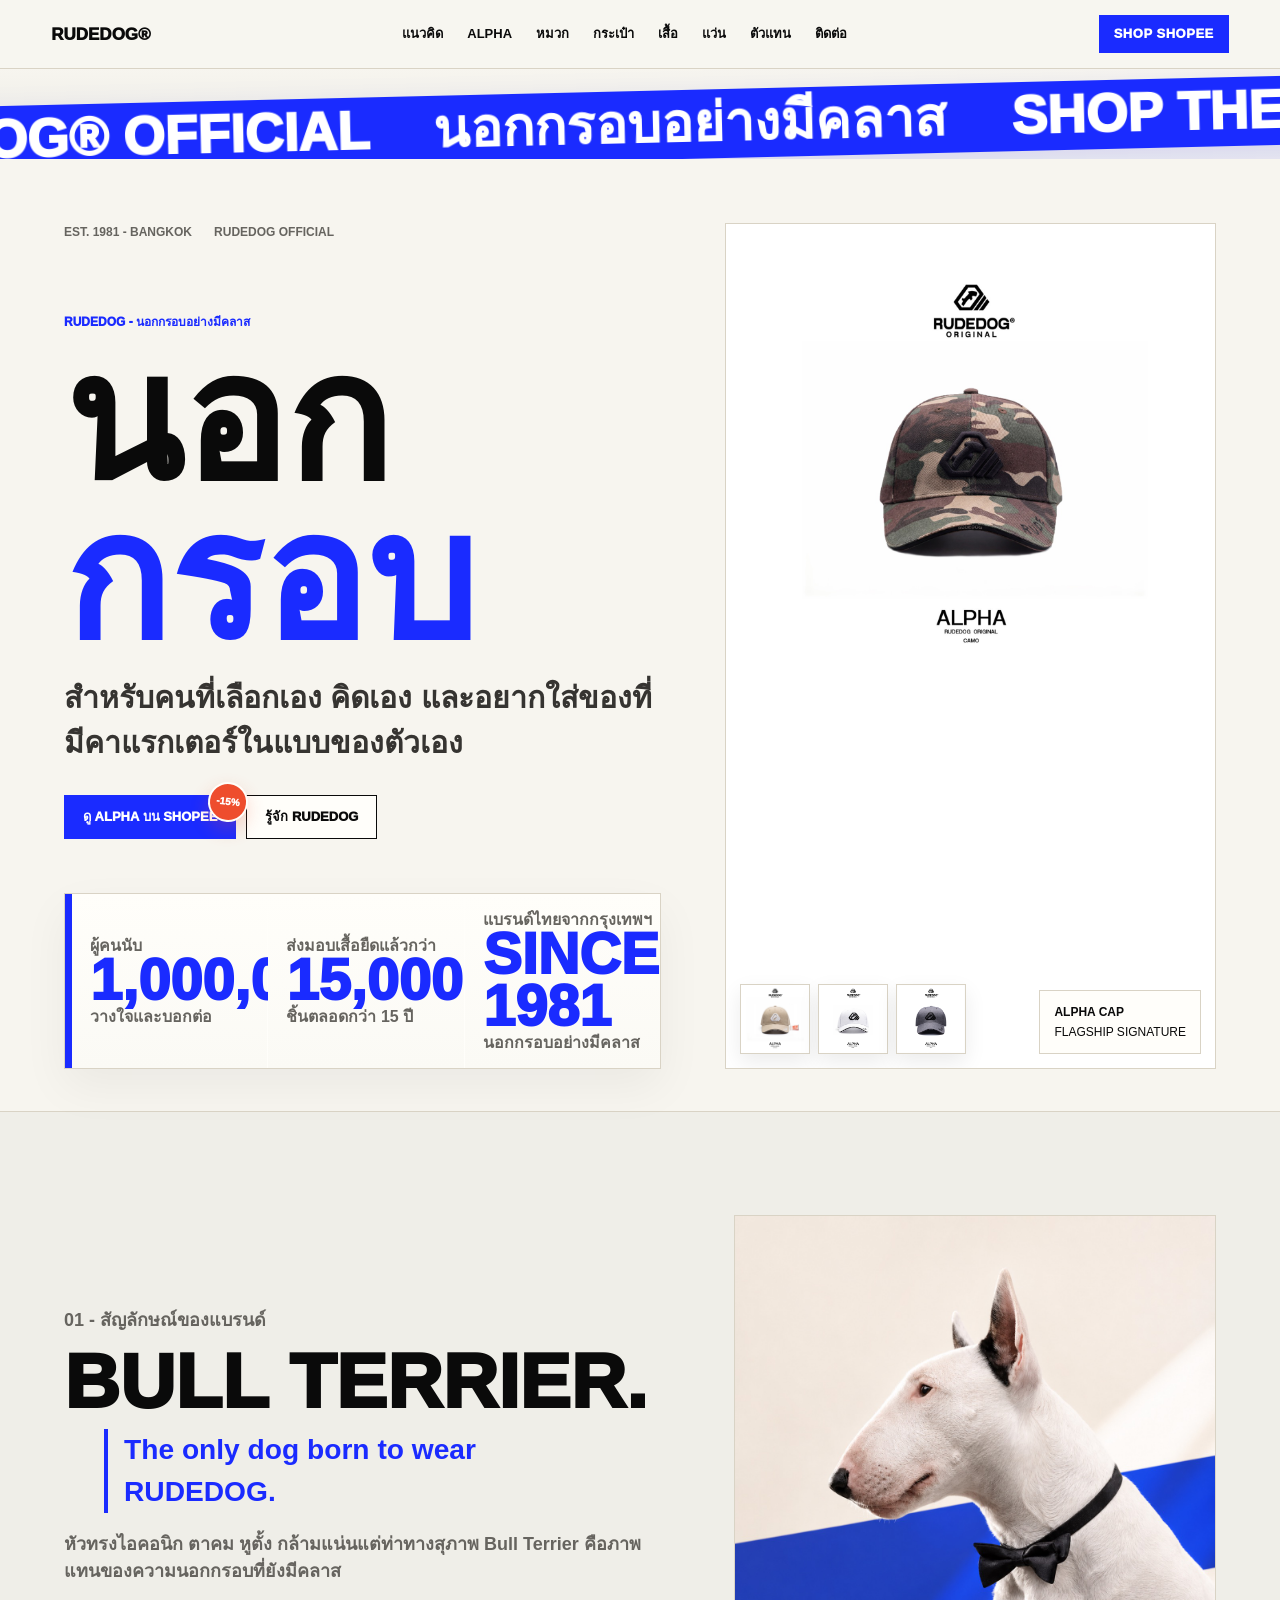
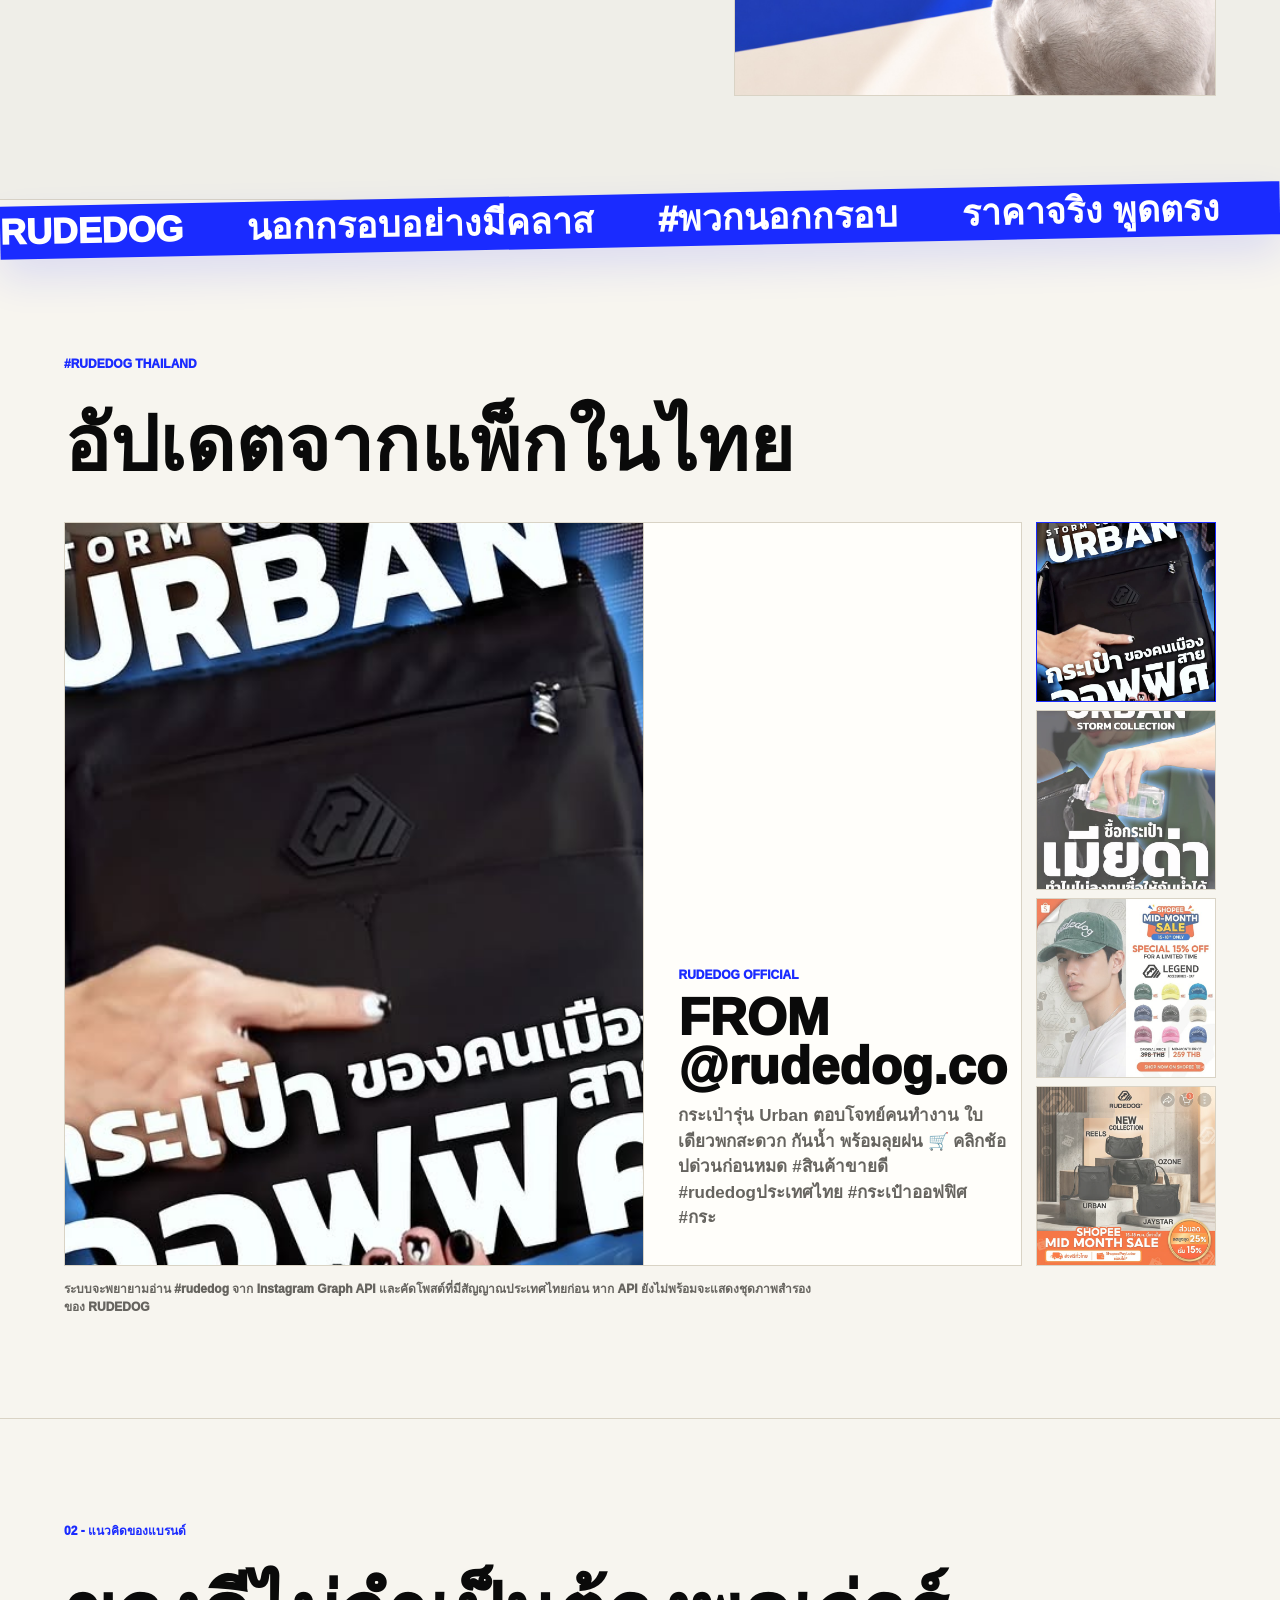
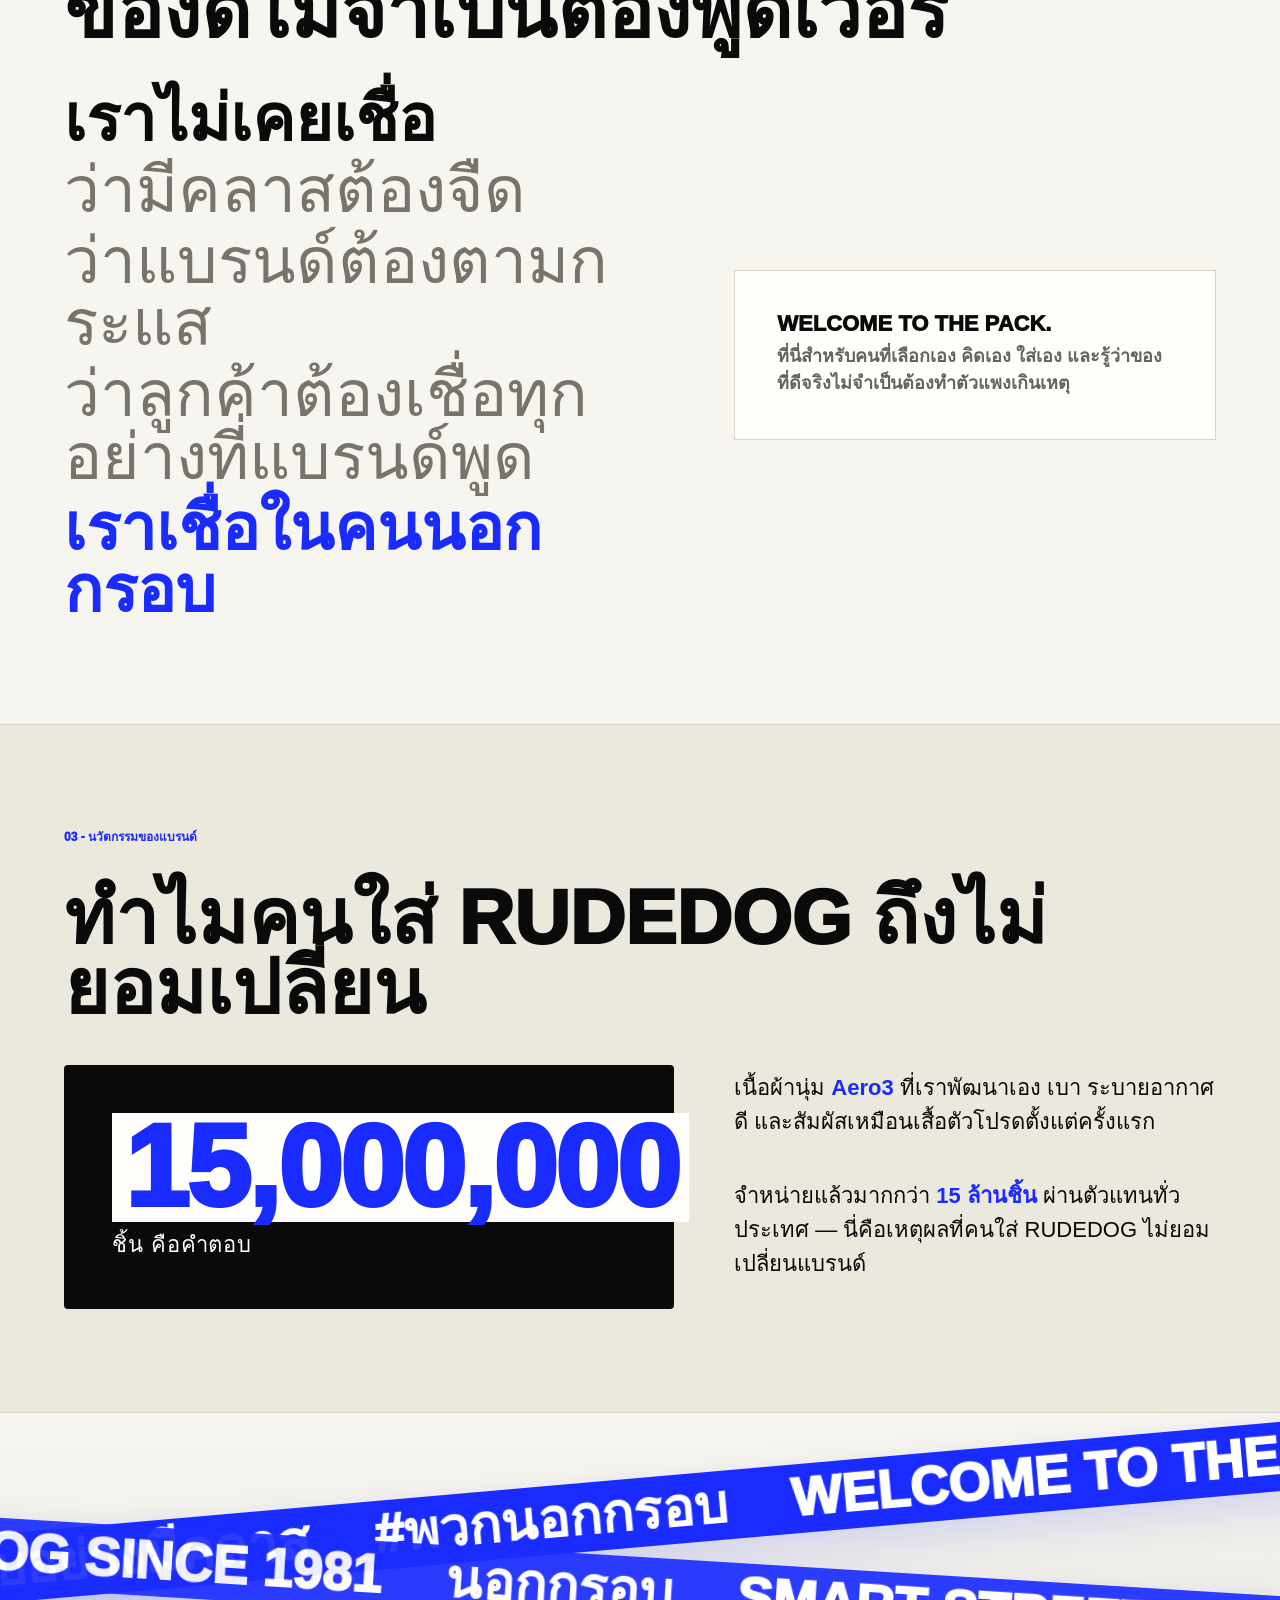
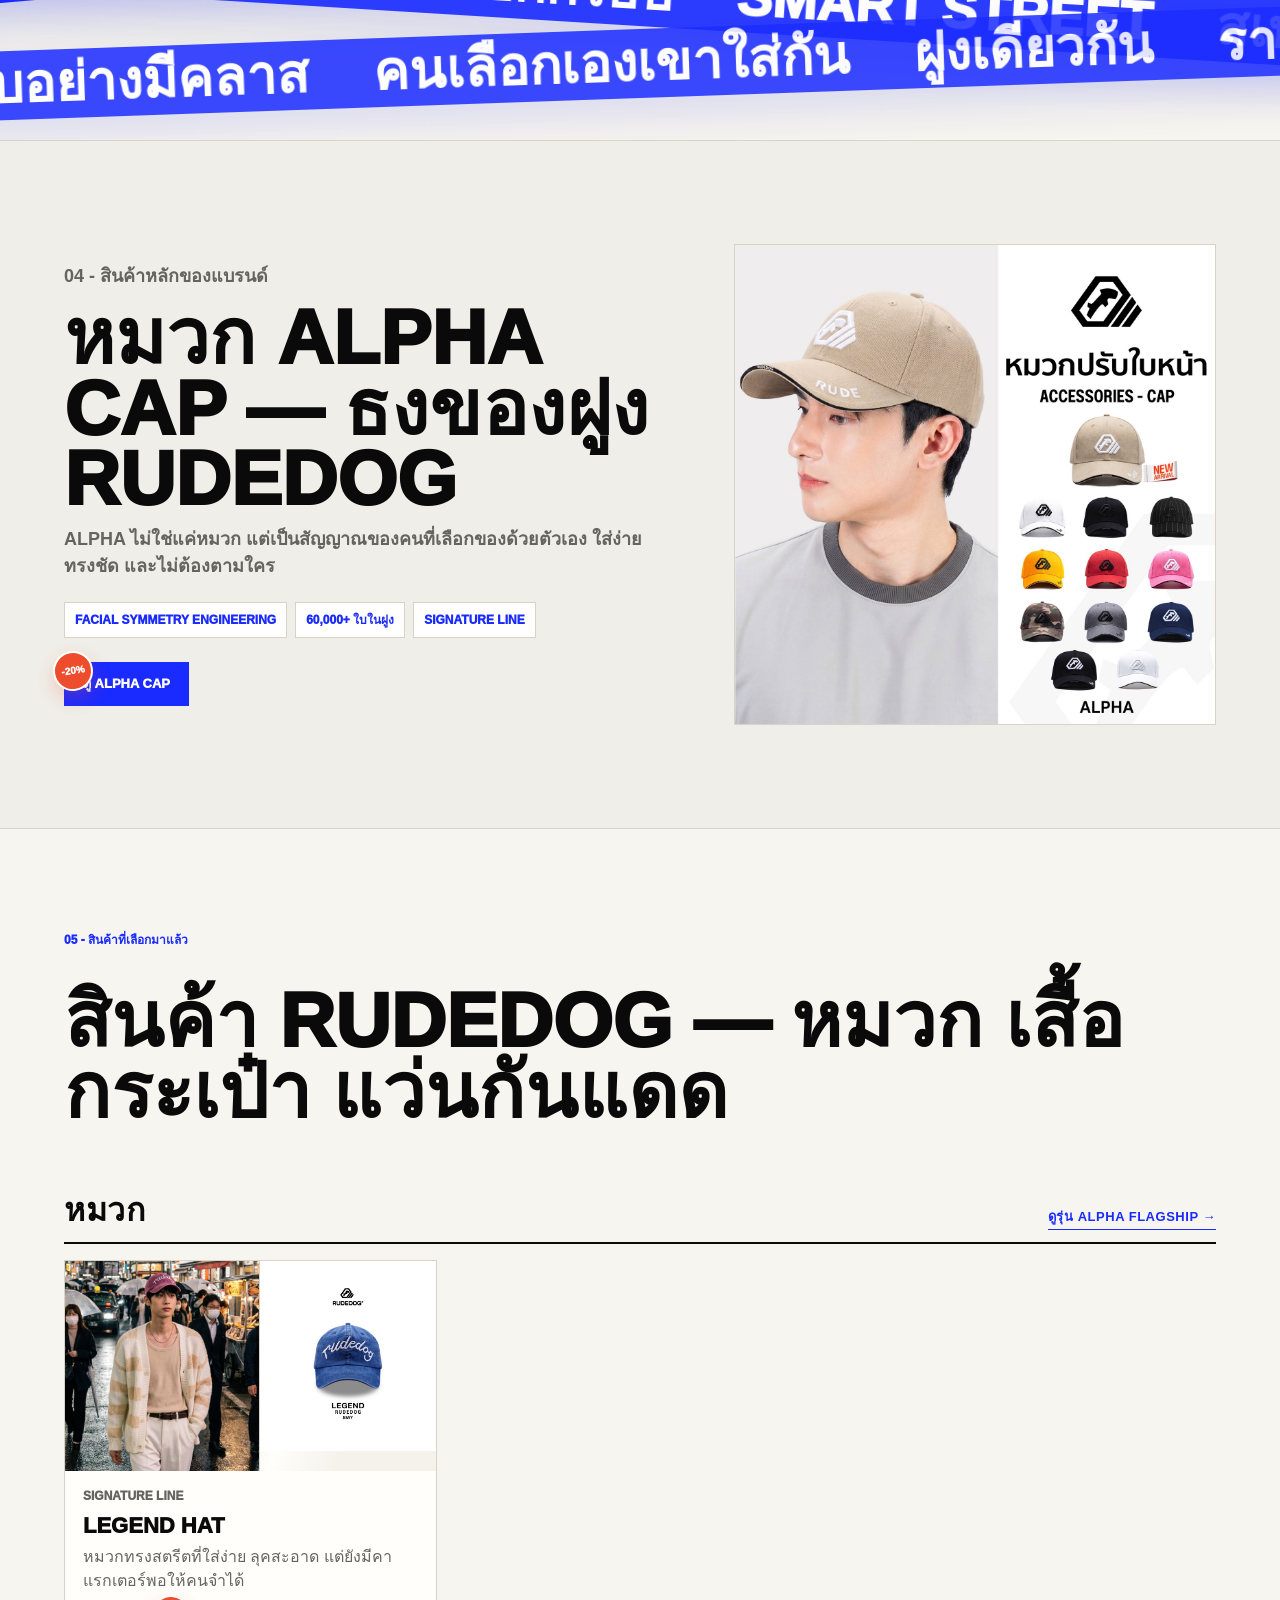
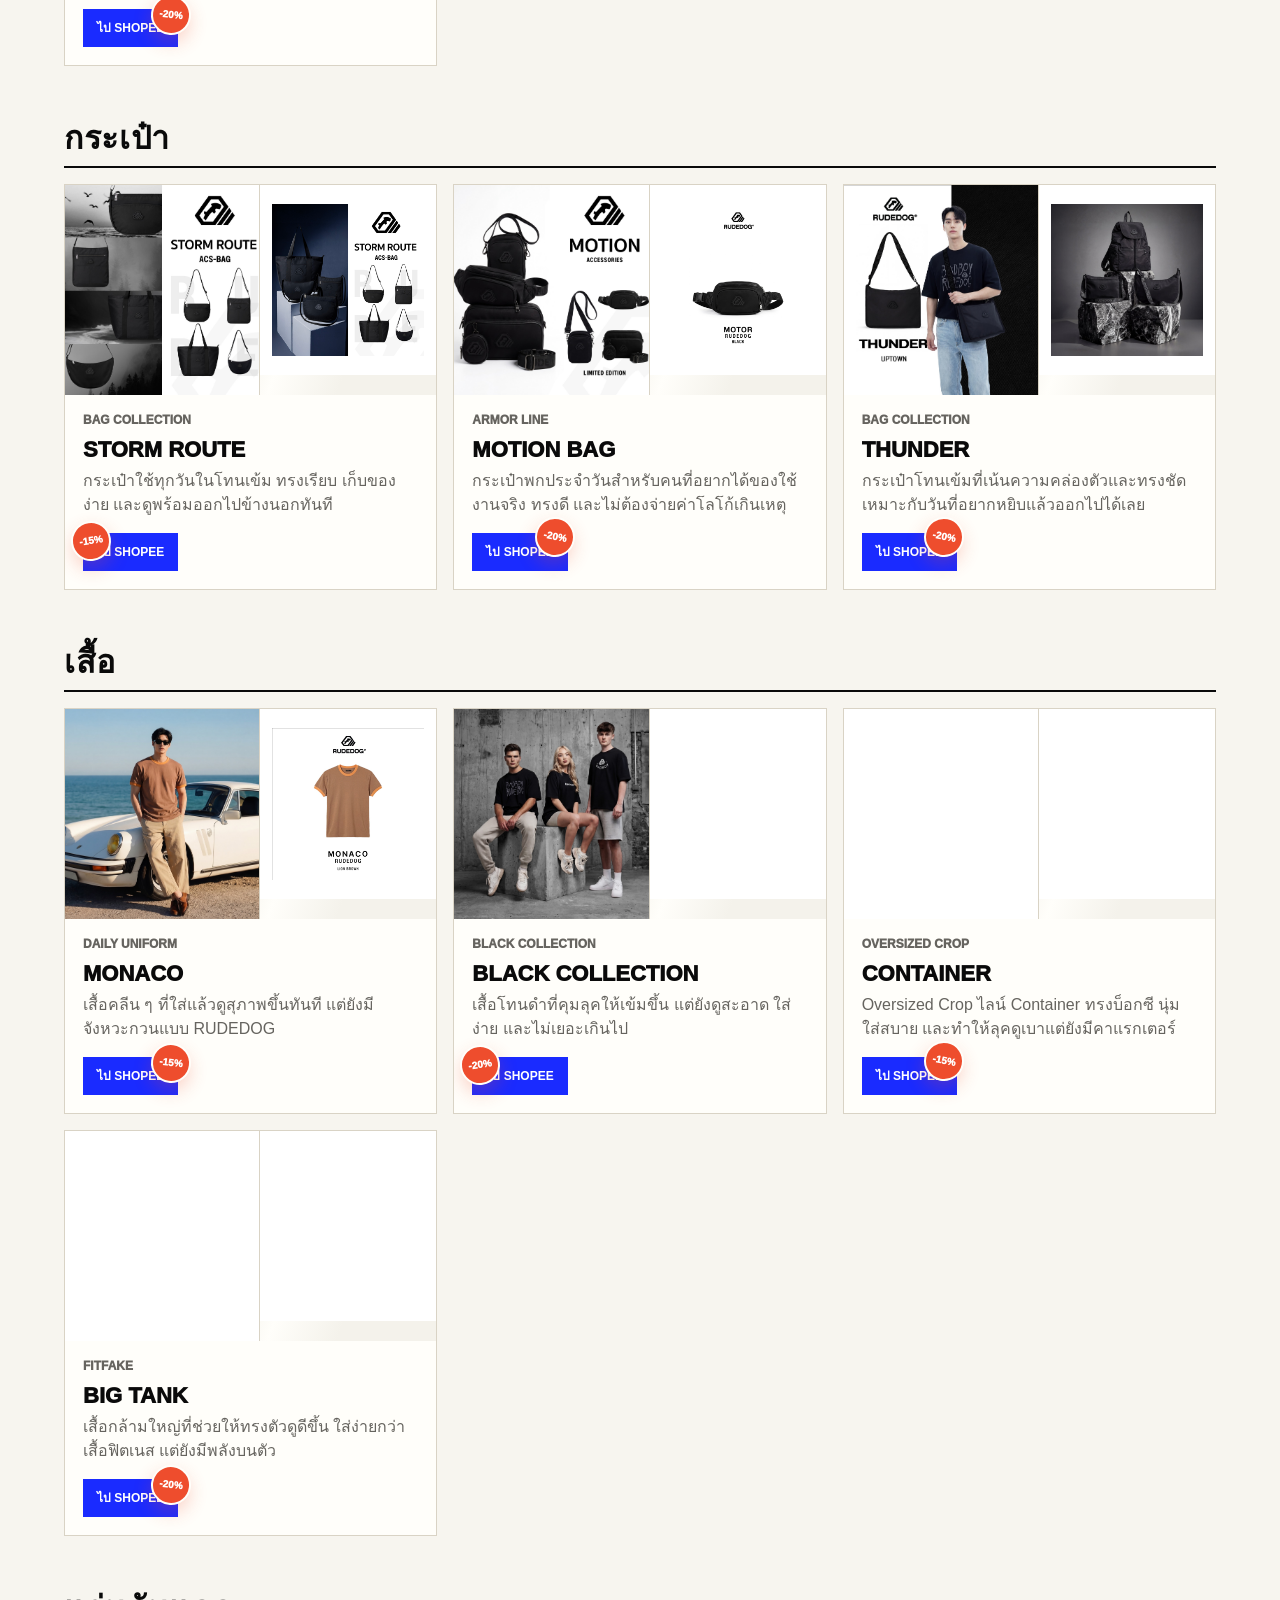
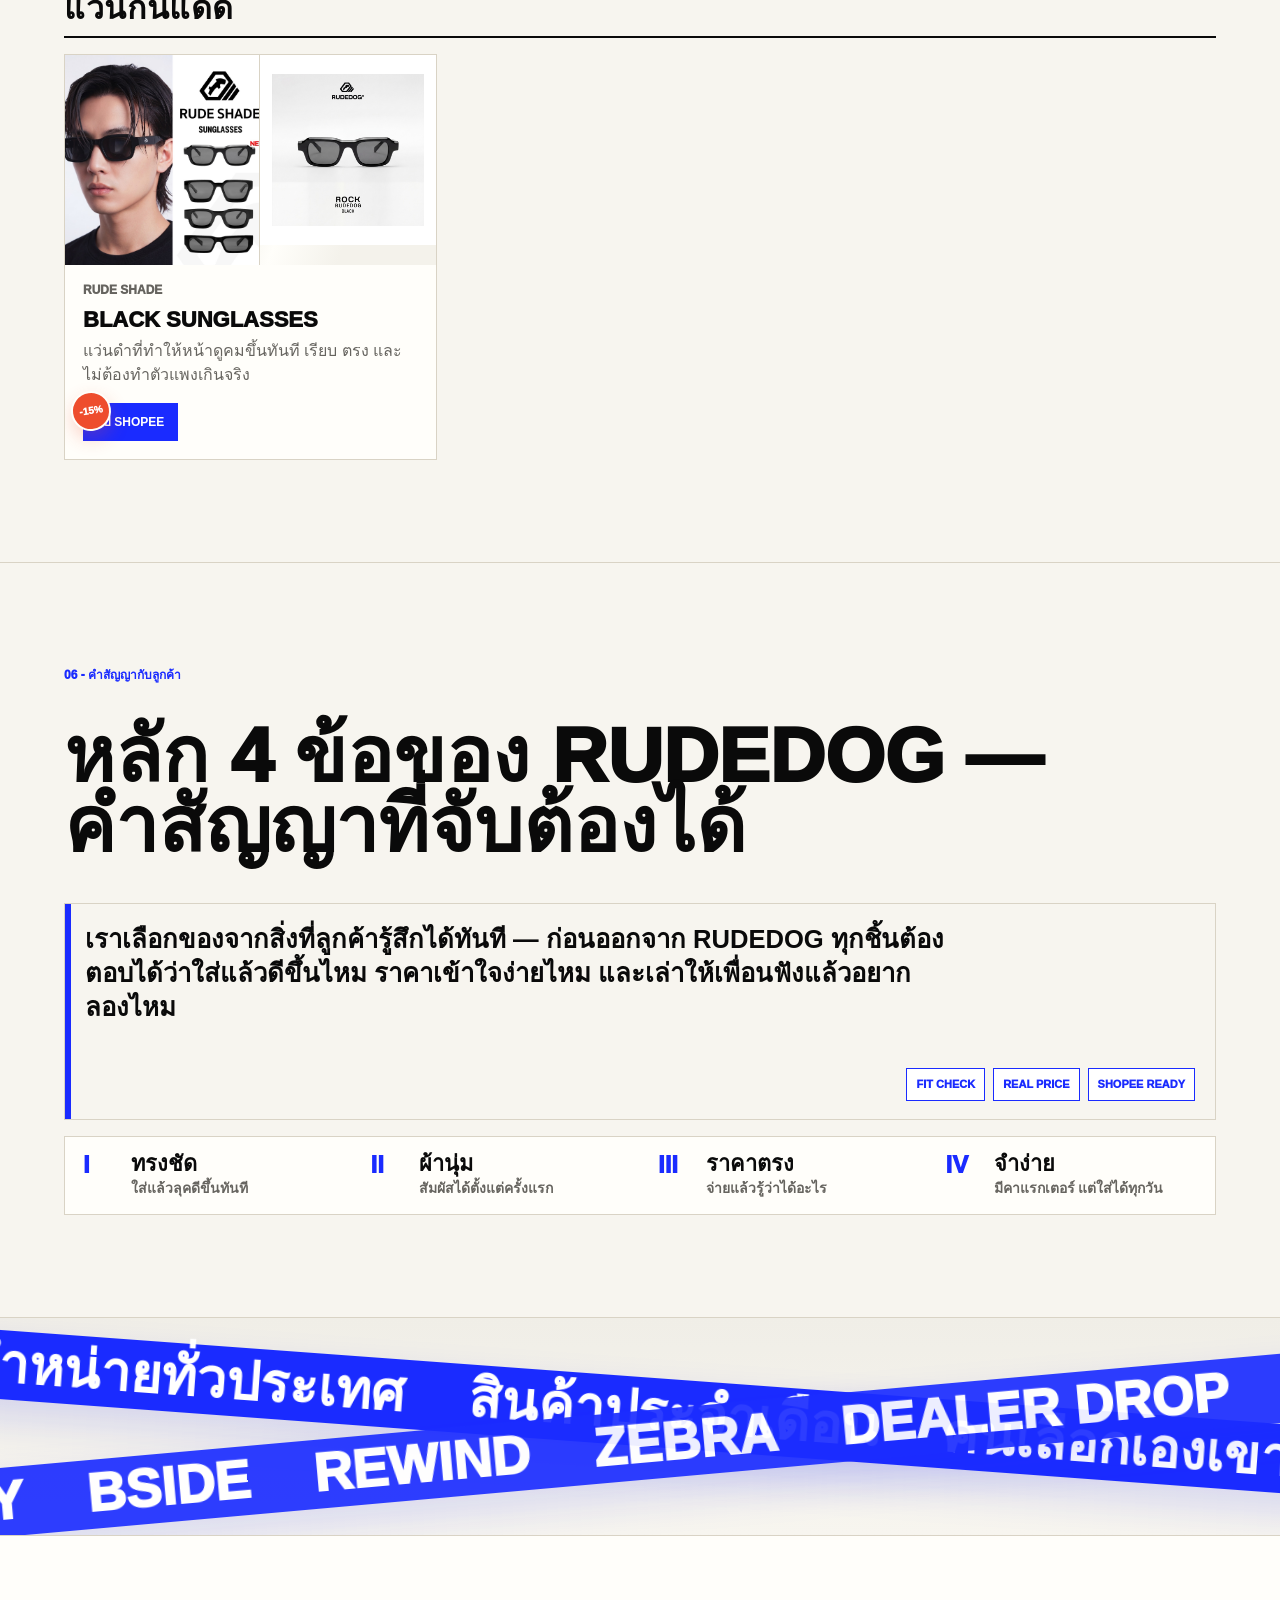
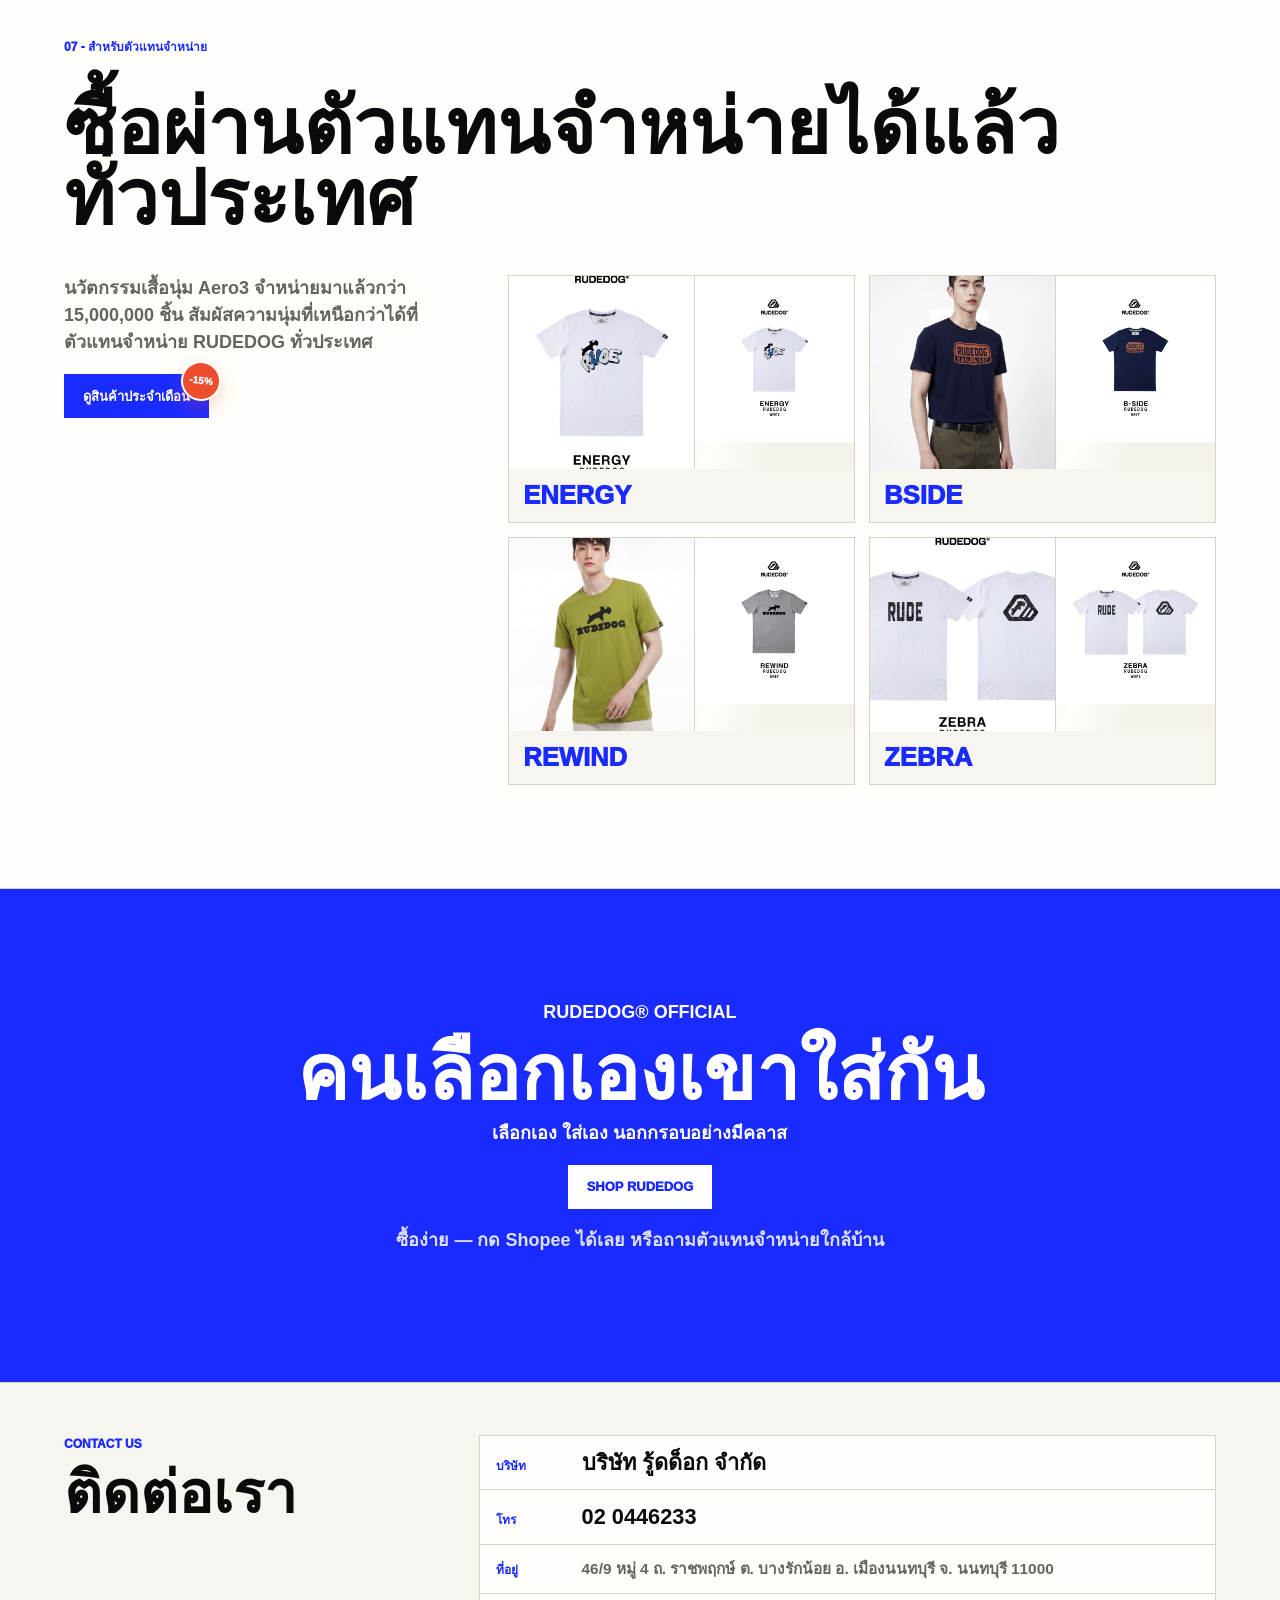
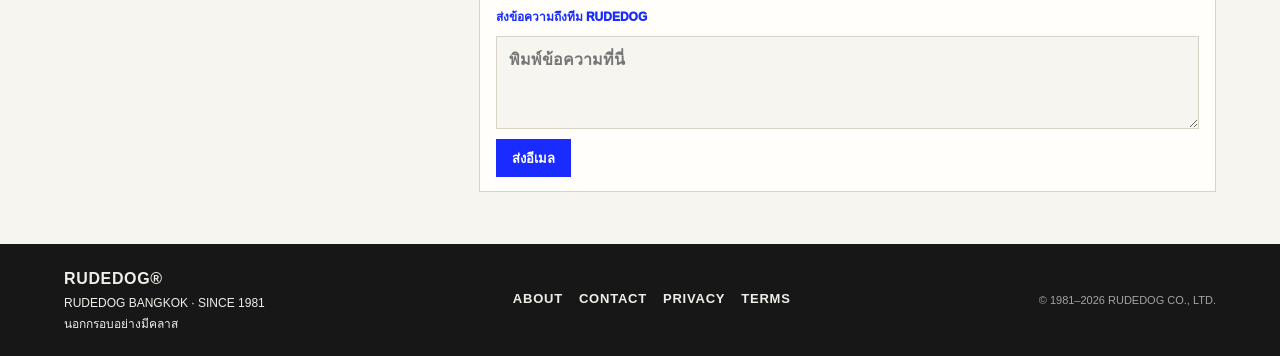
==== index.html @ b054948a "Install Instagram hashtag feed worker config" ====
<!doctype html>
<html lang="th" xmlns:mso="urn:schemas-microsoft-com:office:office" xmlns:msdt="uuid:C2F41010-65B3-11d1-A29F-00AA00C14882">
<head>
  <meta charset="utf-8">
  <meta name="viewport" content="width=device-width, initial-scale=1">
  <title>RUDEDOG® หมวก ALPHA CAP เสื้อสตรีทไทย Since 1981 | นอกกรอบอย่างมีคลาส</title>
  <meta name="description" content="RUDEDOG® แบรนด์ไทย Since 1981 สำหรับคนที่เลือกเอง คิดเอง และอยากใส่ของที่มีคาแรกเตอร์ เริ่มจาก ALPHA CAP พร้อมหมวก เสื้อ กระเป๋า และแว่น">
  <link rel="canonical" href="https://rudedog.co/">
  <meta property="og:type" content="website">
  <meta property="og:title" content="RUDEDOG® - นอกกรอบอย่างมีคลาส">
  <meta property="og:description" content="สำหรับคนที่เลือกเอง คิดเอง และอยากใส่ของที่มีคาแรกเตอร์โดยไม่ต้องตามใคร">
  <meta property="og:image" content="https://rudedog.co/assets/images/og-rudedog-cover-1200x630.webp">
  <meta property="og:image:width" content="1200">
  <meta property="og:image:height" content="630">
  <meta property="og:url" content="https://rudedog.co/">
  <meta name="twitter:card" content="summary_large_image">
  <meta name="twitter:image" content="https://rudedog.co/assets/images/og-rudedog-cover-1200x630.webp">
  <meta name="twitter:title" content="RUDEDOG® - นอกกรอบอย่างมีคลาส">
  <meta name="twitter:description" content="สำหรับคนที่เลือกเอง คิดเอง และอยากใส่ของที่มีคาแรกเตอร์โดยไม่ต้องตามใคร">
  <!-- Meta Pixel Code -->
  <script>
  !function(f,b,e,v,n,t,s)
  {if(f.fbq)return;n=f.fbq=function(){n.callMethod?
  n.callMethod.apply(n,arguments):n.queue.push(arguments)};
  if(!f._fbq)f._fbq=n;n.push=n;n.loaded=!0;n.version='2.0';
  n.queue=[];t=b.createElement(e);t.async=!0;
  t.src=v;s=b.getElementsByTagName(e)[0];
  s.parentNode.insertBefore(t,s)}(window, document,'script',
  'https://connect.facebook.net/en_US/fbevents.js');
  fbq('init', '863556705699201');
  fbq('track', 'PageView');
  </script>
  <noscript><img height="1" width="1" style="display:none"
  src="https://www.facebook.com/tr?id=863556705699201&ev=PageView&noscript=1"
  /></noscript>
  <!-- End Meta Pixel Code -->
  <link rel="stylesheet" href="assets/css/styles.css">
  <script type="application/ld+json">
  {
    "@context": "https://schema.org",
    "@type": "Organization",
    "name": "RUDEDOG",
    "legalName": "บริษัท รู้ดด็อก จำกัด",
    "alternateName": ["RUDEDOG Bangkok", "RUDEDOG®"],
    "url": "https://rudedog.co/",
    "foundingDate": "1981",
    "slogan": "นอกกรอบอย่างมีคลาส",
    "description": "RUDEDOG แบรนด์ไทยจากกรุงเทพฯ Since 1981 หมวก เสื้อ กระเป๋า แว่นกันแดด สำหรับคนนอกกรอบอย่างมีคลาส",
    "brand": { "@type": "Brand", "name": "RUDEDOG" },
    "address": {
      "@type": "PostalAddress",
      "streetAddress": "46/9 หมู่ 4 ถ. ราชพฤกษ์",
      "addressLocality": "บางรักน้อย เมืองนนทบุรี",
      "addressRegion": "นนทบุรี",
      "postalCode": "11000",
      "addressCountry": "TH"
    },
    "contactPoint": {
      "@type": "ContactPoint",
      "telephone": "+66-2-044-6233",
      "contactType": "customer service",
      "areaServed": "TH",
      "availableLanguage": ["Thai", "English"]
    },
    "sameAs": [
      "https://shopee.co.th/rudedog_official",
      "https://www.facebook.com/rudedog.co",
      "https://www.tiktok.com/@rudedog.co",
      "https://www.instagram.com/rudedog.co"
    ]
  }
  </script>
  <script type="application/ld+json">
  {
    "@context": "https://schema.org",
    "@type": "LocalBusiness",
    "@id": "https://rudedog.co/#localbusiness",
    "name": "RUDEDOG Co., Ltd.",
    "image": "https://rudedog.co/assets/images/og-rudedog-cover-1200x630.webp",
    "url": "https://rudedog.co/",
    "telephone": "+66-2-044-6233",
    "priceRange": "฿฿",
    "address": {
      "@type": "PostalAddress",
      "streetAddress": "46/9 หมู่ 4 ถ. ราชพฤกษ์",
      "addressLocality": "บางรักน้อย เมืองนนทบุรี",
      "addressRegion": "นนทบุรี",
      "postalCode": "11000",
      "addressCountry": "TH"
    },
    "geo": {
      "@type": "GeoCoordinates",
      "latitude": "13.8685",
      "longitude": "100.4562"
    },
    "openingHoursSpecification": [{
      "@type": "OpeningHoursSpecification",
      "dayOfWeek": ["Monday", "Tuesday", "Wednesday", "Thursday", "Friday"],
      "opens": "09:00",
      "closes": "18:00"
    }]
  }
  </script>

<!--[if gte mso 9]><xml>
<mso:CustomDocumentProperties>
<mso:_dlc_DocId msdt:dt="string">WKUJWUTCZMZF-1517827325-363231</mso:_dlc_DocId>
<mso:_dlc_DocIdItemGuid msdt:dt="string">2cb55a46-9153-404e-b94e-358282664cfb</mso:_dlc_DocIdItemGuid>
<mso:_dlc_DocIdUrl msdt:dt="string">https://rudedogbrand.sharepoint.com/sites/DATA/_layouts/15/DocIdRedir.aspx?ID=WKUJWUTCZMZF-1517827325-363231, WKUJWUTCZMZF-1517827325-363231</mso:_dlc_DocIdUrl>
</mso:CustomDocumentProperties>
</xml><![endif]-->
</head>
<body>
  <header class="site-header" aria-label="RUDEDOG header">
    <a class="brand" href="#top" aria-label="RUDEDOG home">RUDEDOG®</a>
    <nav id="primary-nav" aria-label="Primary">
      <a href="#manifesto">แนวคิด</a>
      <a href="#alpha">Alpha</a>
      <a href="#hats">หมวก</a>
      <a href="#bags">กระเป๋า</a>
      <a href="#apparel">เสื้อ</a>
      <a href="#eyewear">แว่น</a>
      <a href="#dealers">ตัวแทน</a>
      <a href="#contact">ติดต่อ</a>
    </nav>
    <div class="header-actions">
      <a class="shop-link" href="https://shopee.co.th/search?keyword=RUDEDOG&utm_source=rudedog_site&utm_medium=organic&utm_campaign=homepage" target="_blank" rel="noopener">Shop Shopee</a>
      <button class="nav-toggle" type="button" aria-label="เปิดเมนู" aria-expanded="false" aria-controls="primary-nav">
        <span></span><span></span><span></span>
      </button>
    </div>
  </header>

  <main id="top">
    <section class="motion-signature motion-top" aria-label="RUDEDOG moving header signature">
      <div class="marquee-band marquee-band-one">
        <div class="marquee-track">
          <span>RUDEDOG® OFFICIAL</span><span>นอกกรอบอย่างมีคลาส</span><span>SHOP THE PACK</span><span>SINCE 1981</span>
          <span>RUDEDOG® OFFICIAL</span><span>นอกกรอบอย่างมีคลาส</span><span>SHOP THE PACK</span><span>SINCE 1981</span>
        </div>
      </div>
    </section>

    <section class="hero">
      <div class="hero-copy reveal">
        <div class="hero-meta" aria-label="brand meta">
          <span>EST. 1981 - BANGKOK</span>
          <span>RUDEDOG OFFICIAL</span>
        </div>
        <p class="eyebrow">RUDEDOG - นอกกรอบอย่างมีคลาส</p>
        <h1 class="hero-title">
          <span>นอก</span><span class="title-blue">กรอบ</span>
          <span class="visually-hidden">RUDEDOG® หมวก ALPHA CAP &amp; เสื้อสตรีทไทย — นอกกรอบอย่างมีคลาส Since 1981</span>
        </h1>
        <p class="lead">สำหรับคนที่เลือกเอง คิดเอง และอยากใส่ของที่มีคาแรกเตอร์ในแบบของตัวเอง</p>
        <div class="hero-actions">
          <a class="button primary deal-pop deal-pop-a" data-deal="-15%" href="https://s.shopee.co.th/4qCWMobiTN" target="_blank" rel="noopener">ดู ALPHA บน Shopee</a>
          <a class="button ghost" href="#manifesto">รู้จัก RUDEDOG</a>
        </div>
        <div class="trust-proof" aria-label="RUDEDOG brand proof">
          <div>
            <span>ผู้คนนับ</span>
            <strong>1,000,000+</strong>
            <span>วางใจและบอกต่อ</span>
          </div>
          <div>
            <span>ส่งมอบเสื้อยืดแล้วกว่า</span>
            <strong>15,000,000</strong>
            <span>ชิ้นตลอดกว่า 15 ปี</span>
          </div>
          <div>
            <span>แบรนด์ไทยจากกรุงเทพฯ</span>
            <strong>SINCE 1981</strong>
            <span>นอกกรอบอย่างมีคลาส</span>
          </div>
        </div>
      </div>
      <div class="hero-visual hero-product reveal">
        <a class="image-link" href="https://s.shopee.co.th/4qCWMobiTN" target="_blank" rel="noopener" aria-label="ดูสินค้า RUDEDOG ALPHA CAP บน Shopee">
          <img src="assets/images/alpha-cap-camo.jpg" alt="หมวก RUDEDOG ALPHA CAP สี Camo สินค้า flagship ของแบรนด์" width="1200" height="1200" decoding="async" fetchpriority="high">
        </a>
        <div class="hero-note">
          <strong>ALPHA CAP</strong>
          <span>flagship signature</span>
        </div>
        <div class="alpha-swatches" aria-label="สีหมวก ALPHA CAP ที่คัดสำหรับเว็บ">
          <img src="assets/images/alpha-cap-oatmilk.jpg" alt="หมวก RUDEDOG ALPHA CAP สี Oatmilk" width="1200" height="1200" decoding="async" fetchpriority="high">
          <img src="assets/images/alpha-cap-white.jpg" alt="หมวก RUDEDOG ALPHA CAP สี White" width="1000" height="1000" decoding="async" fetchpriority="high">
          <img src="assets/images/alpha-cap-grey.jpg" alt="หมวก RUDEDOG ALPHA CAP สี Grey" width="1000" height="1000" decoding="async" fetchpriority="high">
        </div>
      </div>
    </section>

    <section id="mascot" class="section mascot-band">
      <div class="mascot-copy reveal">
        <p class="eyebrow">01 - สัญลักษณ์ของแบรนด์</p>
        <h2>BULL TERRIER.</h2>
        <blockquote>The only dog born to wear RUDEDOG.</blockquote>
        <p>หัวทรงไอคอนิก ตาคม หูตั้ง กล้ามแน่นแต่ท่าทางสุภาพ Bull Terrier คือภาพแทนของความนอกกรอบที่ยังมีคลาส</p>
      </div>
      <div class="mascot-card reveal">
        <img src="assets/images/brand-mascot-dog-v2.jpg" alt="Bull Terrier สีขาวผูกโบว์ไทบนพื้นหลังเส้นน้ำเงิน สัญลักษณ์นอกกรอบอย่างมีคลาสของ RUDEDOG" width="1200" height="1200" decoding="async" fetchpriority="high">
      </div>
    </section>

    <section class="ticker" aria-label="brand keywords">
      <div class="ticker-track">
        <span>RUDEDOG</span><span>นอกกรอบอย่างมีคลาส</span><span>#พวกนอกกรอบ</span><span>ราคาจริง พูดตรง</span><span>WELCOME TO THE PACK</span>
        <span>RUDEDOG</span><span>นอกกรอบอย่างมีคลาส</span><span>#พวกนอกกรอบ</span><span>ราคาจริง พูดตรง</span><span>WELCOME TO THE PACK</span>
      </div>
    </section>

    <section id="live-pack" class="section instagram-section">
      <div class="section-heading reveal">
        <p class="eyebrow">#RUDEDOG THAILAND</p>
        <h2>อัปเดตจากแพ็กในไทย</h2>
      </div>
      <div class="instagram-feed reveal" data-instagram-feed data-feed-src="/api/instagram-feed?mode=hashtag&amp;tag=rudedog&amp;market=TH" data-feed-fallback-src="assets/data/instagram-feed.json">
        <a class="ig-spotlight" data-ig-link href="https://www.instagram.com/rudedog.co/" target="_blank" rel="noopener">
          <img data-ig-image src="assets/images/alpha-cap-hero.jpg" alt="ภาพจาก Instagram hashtag #rudedog ในประเทศไทย" width="1600" height="1600" loading="lazy" decoding="async">
          <div>
            <span data-ig-tag>#RUDEDOG</span>
            <strong data-ig-title>THAILAND PACK</strong>
            <p data-ig-caption>ภาพล่าสุดจาก #rudedog ที่ผ่านตัวกรองประเทศไทย</p>
          </div>
        </a>
        <div class="ig-thumbs" data-ig-thumbs aria-label="RUDEDOG Instagram preview"></div>
      </div>
      <p class="ig-disclaimer reveal">ระบบจะพยายามอ่าน #rudedog จาก Instagram Graph API และคัดโพสต์ที่มีสัญญาณประเทศไทยก่อน หาก API ยังไม่พร้อมจะแสดงชุดภาพสำรองของ RUDEDOG</p>
    </section>

    <section id="manifesto" class="section manifesto-section">
      <div class="section-heading reveal">
        <p class="eyebrow">02 - แนวคิดของแบรนด์</p>
        <h2>ของดีไม่จำเป็นต้องพูดเว่อร์</h2>
      </div>
      <div class="manifesto-grid">
        <div class="manifesto-lines reveal">
          <p><strong>เราไม่เคยเชื่อ</strong></p>
          <p>ว่ามีคลาสต้องจืด</p>
          <p>ว่าแบรนด์ต้องตามกระแส</p>
          <p>ว่าลูกค้าต้องเชื่อทุกอย่างที่แบรนด์พูด</p>
          <p><strong>เราเชื่อในคนนอกกรอบ</strong></p>
        </div>
        <div class="manifesto-card reveal">
          <h3>WELCOME TO THE PACK.</h3>
          <p>ที่นี่สำหรับคนที่เลือกเอง คิดเอง ใส่เอง และรู้ว่าของที่ดีจริงไม่จำเป็นต้องทำตัวแพงเกินเหตุ</p>
        </div>
      </div>
    </section>

    <section id="aero3" class="section aero3-section">
      <div class="section-heading reveal">
        <p class="eyebrow">03 - นวัตกรรมของแบรนด์</p>
        <h2>ทำไมคนใส่ RUDEDOG ถึงไม่ยอมเปลี่ยน</h2>
      </div>
      <div class="aero3-grid">
        <div class="aero3-figure reveal" aria-hidden="true">
          <strong>15,000,000</strong>
          <span>ชิ้น คือคำตอบ</span>
        </div>
        <div class="aero3-copy reveal">
          <p>เนื้อผ้านุ่ม <strong>Aero3</strong> ที่เราพัฒนาเอง เบา ระบายอากาศดี และสัมผัสเหมือนเสื้อตัวโปรดตั้งแต่ครั้งแรก</p>
          <p>จำหน่ายแล้วมากกว่า <strong>15 ล้านชิ้น</strong> ผ่านตัวแทนทั่วประเทศ — นี่คือเหตุผลที่คนใส่ RUDEDOG ไม่ยอมเปลี่ยนแบรนด์</p>
        </div>
      </div>
    </section>

    <section class="motion-signature motion-mid" aria-label="RUDEDOG moving brand signature">
      <div class="marquee-band marquee-band-one">
        <div class="marquee-track">
          <span>นอกกรอบอย่างมีคลาส</span><span>#พวกนอกกรอบ</span><span>WELCOME TO THE PACK</span><span>ราคาจริง พูดตรง</span>
          <span>นอกกรอบอย่างมีคลาส</span><span>#พวกนอกกรอบ</span><span>WELCOME TO THE PACK</span><span>ราคาจริง พูดตรง</span>
        </div>
      </div>
      <div class="marquee-band marquee-band-two">
        <div class="marquee-track">
          <span>RUDEDOG SINCE 1981</span><span>นอกกรอบ</span><span>SMART STREET</span><span>สเปกดี เล่าได้</span>
          <span>RUDEDOG SINCE 1981</span><span>นอกกรอบ</span><span>SMART STREET</span><span>สเปกดี เล่าได้</span>
        </div>
      </div>
      <div class="marquee-band marquee-band-three">
        <div class="marquee-track">
          <span>นอกกรอบอย่างมีคลาส</span><span>คนเลือกเองเขาใส่กัน</span><span>ฝูงเดียวกัน</span><span>ราคาจริง พูดตรง</span>
          <span>นอกกรอบอย่างมีคลาส</span><span>คนเลือกเองเขาใส่กัน</span><span>ฝูงเดียวกัน</span><span>ราคาจริง พูดตรง</span>
        </div>
      </div>
    </section>

    <section id="alpha" class="section alpha-feature">
      <div class="feature-copy reveal">
        <p class="eyebrow">04 - สินค้าหลักของแบรนด์</p>
        <h2>หมวก ALPHA CAP — ธงของฝูง RUDEDOG</h2>
        <p>ALPHA ไม่ใช่แค่หมวก แต่เป็นสัญญาณของคนที่เลือกของด้วยตัวเอง ใส่ง่าย ทรงชัด และไม่ต้องตามใคร</p>
        <div class="proof-list">
          <span>Facial Symmetry Engineering</span>
          <span>60,000+ ใบในฝูง</span>
          <span>Signature Line</span>
        </div>
        <a class="button primary deal-pop deal-pop-b" data-deal="-20%" href="https://s.shopee.co.th/4qCWMobiTN" target="_blank" rel="noopener">ดู ALPHA CAP</a>
      </div>
      <div class="feature-image reveal">
        <a class="image-link" href="https://s.shopee.co.th/4qCWMobiTN" target="_blank" rel="noopener" aria-label="ดูสินค้า RUDEDOG ALPHA CAP บน Shopee">
          <img src="assets/images/alpha-cap-cover.jpg" alt="ภาพสินค้า RUDEDOG ALPHA CAP พร้อมสีสินค้า" width="1400" height="1400" loading="lazy" decoding="async">
        </a>
      </div>
    </section>

    <section id="products" class="section product-section">
      <div class="section-heading reveal">
        <p class="eyebrow">05 - สินค้าที่เลือกมาแล้ว</p>
        <h2>สินค้า RUDEDOG — หมวก เสื้อ กระเป๋า แว่นกันแดด</h2>
      </div>
      <div id="hats" class="category-group reveal">
        <div class="category-head">
          <h3 class="category-title">หมวก</h3>
          <a class="category-cross" href="#alpha">ดูรุ่น ALPHA flagship →</a>
        </div>
        <div class="product-grid">
          <article class="product-card reveal">
            <div class="product-media">
              <a href="https://s.shopee.co.th/4AwpZg40Xd" target="_blank" rel="noopener" aria-label="ดู RUDEDOG LEGEND HAT บน Shopee"><img src="assets/images/legend-model.jpg" alt="โมเดลใส่หมวก RUDEDOG LEGEND" width="1200" height="1680" loading="lazy" decoding="async"></a>
              <a href="https://s.shopee.co.th/4AwpZg40Xd" target="_blank" rel="noopener" aria-label="ดู RUDEDOG LEGEND HAT บน Shopee"><img src="assets/images/legend-packshot.jpg" alt="หมวก RUDEDOG LEGEND สีน้ำเงิน Navy" width="1100" height="1100" loading="lazy" decoding="async"></a>
            </div>
            <div>
              <p class="tag">SIGNATURE LINE</p>
              <h4>LEGEND HAT</h4>
              <p>หมวกทรงสตรีตที่ใส่ง่าย ลุคสะอาด แต่ยังมีคาแรกเตอร์พอให้คนจำได้</p>
              <a class="deal-pop deal-pop-a" data-deal="-20%" href="https://s.shopee.co.th/4AwpZg40Xd" target="_blank" rel="noopener">ไป Shopee</a>
            </div>
          </article>
        </div>
      </div>

      <div id="bags" class="category-group reveal">
        <div class="category-head">
          <h3 class="category-title">กระเป๋า</h3>
        </div>
        <div class="product-grid">
          <article class="product-card reveal">
            <div class="product-media">
              <a href="https://s.shopee.co.th/1gFUb7gHHV" target="_blank" rel="noopener" aria-label="ดู RUDEDOG STORM ROUTE บน Shopee"><img src="assets/images/storm-model.jpg" alt="ภาพคอลเลกชั่นกระเป๋า RUDEDOG STORM Route" width="1200" height="1200" loading="lazy" decoding="async"></a>
              <a href="https://s.shopee.co.th/1gFUb7gHHV" target="_blank" rel="noopener" aria-label="ดู RUDEDOG STORM ROUTE บน Shopee"><img src="assets/images/storm-packshot.jpg" alt="ภาพสินค้า RUDEDOG STORM Route Pack" width="1200" height="1200" loading="lazy" decoding="async"></a>
            </div>
            <div>
              <p class="tag">BAG COLLECTION</p>
              <h4>STORM ROUTE</h4>
              <p>กระเป๋าใช้ทุกวันในโทนเข้ม ทรงเรียบ เก็บของง่าย และดูพร้อมออกไปข้างนอกทันที</p>
              <a class="deal-pop deal-pop-b" data-deal="-15%" href="https://s.shopee.co.th/1gFUb7gHHV" target="_blank" rel="noopener">ไป Shopee</a>
            </div>
          </article>
          <article class="product-card reveal">
            <div class="product-media">
              <a href="https://s.shopee.co.th/8ASyL8SI78" target="_blank" rel="noopener" aria-label="ดู RUDEDOG MOTION BAG บน Shopee"><img src="assets/images/motion-model.jpg" alt="ภาพ cover กระเป๋า RUDEDOG MOTION" width="1200" height="1200" loading="lazy" decoding="async"></a>
              <a href="https://s.shopee.co.th/8ASyL8SI78" target="_blank" rel="noopener" aria-label="ดู RUDEDOG MOTION BAG บน Shopee"><img src="assets/images/motion-packshot.jpg" alt="กระเป๋า RUDEDOG MOTION รุ่น Motor" width="1200" height="1200" loading="lazy" decoding="async"></a>
            </div>
            <div>
              <p class="tag">ARMOR LINE</p>
              <h4>MOTION BAG</h4>
              <p>กระเป๋าพกประจำวันสำหรับคนที่อยากได้ของใช้งานจริง ทรงดี และไม่ต้องจ่ายค่าโลโก้เกินเหตุ</p>
              <a class="deal-pop deal-pop-c" data-deal="-20%" href="https://s.shopee.co.th/8ASyL8SI78" target="_blank" rel="noopener">ไป Shopee</a>
            </div>
          </article>
          <article class="product-card reveal">
            <div class="product-media">
              <a href="https://shopee.co.th/search?keyword=RUDEDOG%20THUNDER%20BAG&utm_source=rudedog_site&utm_medium=organic&utm_campaign=thunder_card" target="_blank" rel="noopener" aria-label="ดู RUDEDOG THUNDER บน Shopee"><img src="assets/images/thunder-model.jpg" alt="โมเดลสะพายกระเป๋า RUDEDOG Thunder" width="1200" height="1200" loading="lazy" decoding="async"></a>
              <a href="https://shopee.co.th/search?keyword=RUDEDOG%20THUNDER%20BAG&utm_source=rudedog_site&utm_medium=organic&utm_campaign=thunder_card" target="_blank" rel="noopener" aria-label="ดู RUDEDOG THUNDER บน Shopee"><img src="assets/images/thunder-packshot.jpg" alt="รูปสินค้า กระเป๋า RUDEDOG Thunder Collection" width="1000" height="1000" loading="lazy" decoding="async"></a>
            </div>
            <div>
              <p class="tag">BAG COLLECTION</p>
              <h4>THUNDER</h4>
              <p>กระเป๋าโทนเข้มที่เน้นความคล่องตัวและทรงชัด เหมาะกับวันที่อยากหยิบแล้วออกไปได้เลย</p>
              <a class="deal-pop deal-pop-c" data-deal="-20%" href="https://shopee.co.th/search?keyword=RUDEDOG%20THUNDER%20BAG&utm_source=rudedog_site&utm_medium=organic&utm_campaign=thunder_card" target="_blank" rel="noopener">ไป Shopee</a>
            </div>
          </article>
        </div>
      </div>

      <div id="apparel" class="category-group reveal">
        <div class="category-head">
          <h3 class="category-title">เสื้อ</h3>
        </div>
        <div class="product-grid">
          <article class="product-card reveal">
            <div class="product-media">
              <a href="https://shopee.co.th/search?keyword=RUDEDOG%20MONACO&utm_source=rudedog_site&utm_medium=organic&utm_campaign=monaco_card" target="_blank" rel="noopener" aria-label="ดู RUDEDOG MONACO บน Shopee"><img src="assets/images/monaco-model.jpg" alt="โมเดลใส่เสื้อ RUDEDOG MONACO" width="1200" height="1200" loading="lazy" decoding="async"></a>
              <a href="https://shopee.co.th/search?keyword=RUDEDOG%20MONACO&utm_source=rudedog_site&utm_medium=organic&utm_campaign=monaco_card" target="_blank" rel="noopener" aria-label="ดู RUDEDOG MONACO บน Shopee"><img src="assets/images/monaco-packshot.jpg" alt="รูปสินค้าเสื้อ RUDEDOG MONACO" width="1200" height="1200" loading="lazy" decoding="async"></a>
            </div>
            <div>
              <p class="tag">DAILY UNIFORM</p>
              <h4>MONACO</h4>
              <p>เสื้อคลีน ๆ ที่ใส่แล้วดูสุภาพขึ้นทันที แต่ยังมีจังหวะกวนแบบ RUDEDOG</p>
              <a class="deal-pop deal-pop-a" data-deal="-15%" href="https://shopee.co.th/search?keyword=RUDEDOG%20MONACO&utm_source=rudedog_site&utm_medium=organic&utm_campaign=monaco_card" target="_blank" rel="noopener">ไป Shopee</a>
            </div>
          </article>
          <article class="product-card reveal">
            <div class="product-media">
              <a href="https://shopee.co.th/search?keyword=RUDEDOG%20BLACK%20COLLECTION&utm_source=rudedog_site&utm_medium=organic&utm_campaign=black_collection_card" target="_blank" rel="noopener" aria-label="ดู RUDEDOG BLACK COLLECTION บน Shopee"><img src="assets/images/oversized-crop-model.jpg" alt="โมเดลใส่เสื้อ RUDEDOG Black Collection" width="1200" height="1200" loading="lazy" decoding="async"></a>
              <a href="https://shopee.co.th/search?keyword=RUDEDOG%20BLACK%20COLLECTION&utm_source=rudedog_site&utm_medium=organic&utm_campaign=black_collection_card" target="_blank" rel="noopener" aria-label="ดู RUDEDOG BLACK COLLECTION บน Shopee"><img src="assets/images/oversized-crop-packshot.jpg" alt="รูปสินค้าเสื้อ RUDEDOG Black Collection" width="1200" height="1200" loading="lazy" decoding="async"></a>
            </div>
            <div>
              <p class="tag">BLACK COLLECTION</p>
              <h4>BLACK COLLECTION</h4>
              <p>เสื้อโทนดำที่คุมลุคให้เข้มขึ้น แต่ยังดูสะอาด ใส่ง่าย และไม่เยอะเกินไป</p>
              <a class="deal-pop deal-pop-b" data-deal="-20%" href="https://shopee.co.th/search?keyword=RUDEDOG%20BLACK%20COLLECTION&utm_source=rudedog_site&utm_medium=organic&utm_campaign=black_collection_card" target="_blank" rel="noopener">ไป Shopee</a>
            </div>
          </article>
          <article class="product-card reveal">
            <div class="product-media">
              <a href="https://shopee.co.th/search?keyword=RUDEDOG%20CONTAINER&utm_source=rudedog_site&utm_medium=organic&utm_campaign=container_card" target="_blank" rel="noopener" aria-label="ดู RUDEDOG CONTAINER บน Shopee"><img src="assets/images/container-cover.jpg" alt="โมเดลใส่เสื้อ RUDEDOG Container Oversized Crop" width="1200" height="1200" loading="lazy" decoding="async"></a>
              <a href="https://shopee.co.th/search?keyword=RUDEDOG%20CONTAINER&utm_source=rudedog_site&utm_medium=organic&utm_campaign=container_card" target="_blank" rel="noopener" aria-label="ดู RUDEDOG CONTAINER บน Shopee"><img src="assets/images/container-packshot.jpg" alt="รูปสินค้าเสื้อ RUDEDOG Container Oversized Crop" width="1000" height="1000" loading="lazy" decoding="async"></a>
            </div>
            <div>
              <p class="tag">OVERSIZED CROP</p>
              <h4>CONTAINER</h4>
              <p>Oversized Crop ไลน์ Container ทรงบ็อกซี นุ่ม ใส่สบาย และทำให้ลุคดูเบาแต่ยังมีคาแรกเตอร์</p>
              <a class="deal-pop deal-pop-c" data-deal="-15%" href="https://shopee.co.th/search?keyword=RUDEDOG%20CONTAINER&utm_source=rudedog_site&utm_medium=organic&utm_campaign=container_card" target="_blank" rel="noopener">ไป Shopee</a>
            </div>
          </article>
          <article class="product-card reveal">
            <div class="product-media">
              <a href="https://shopee.co.th/search?keyword=RUDEDOG%20FITFAKE&utm_source=rudedog_site&utm_medium=organic&utm_campaign=fitfake_card" target="_blank" rel="noopener" aria-label="ดู RUDEDOG FITFAKE บน Shopee"><img src="assets/images/fitfake-model.jpg" alt="โมเดลใส่เสื้อกล้ามใหญ่ RUDEDOG FITFAKE" width="1200" height="1200" loading="lazy" decoding="async"></a>
              <a href="https://shopee.co.th/search?keyword=RUDEDOG%20FITFAKE&utm_source=rudedog_site&utm_medium=organic&utm_campaign=fitfake_card" target="_blank" rel="noopener" aria-label="ดู RUDEDOG FITFAKE บน Shopee"><img src="assets/images/fitfake-packshot.jpg" alt="รูปสินค้าเสื้อกล้ามใหญ่ RUDEDOG FITFAKE" width="1200" height="1200" loading="lazy" decoding="async"></a>
            </div>
            <div>
              <p class="tag">FITFAKE</p>
              <h4>BIG TANK</h4>
              <p>เสื้อกล้ามใหญ่ที่ช่วยให้ทรงตัวดูดีขึ้น ใส่ง่ายกว่าเสื้อฟิตเนส แต่ยังมีพลังบนตัว</p>
              <a class="deal-pop deal-pop-a" data-deal="-20%" href="https://shopee.co.th/search?keyword=RUDEDOG%20FITFAKE&utm_source=rudedog_site&utm_medium=organic&utm_campaign=fitfake_card" target="_blank" rel="noopener">ไป Shopee</a>
            </div>
          </article>
        </div>
      </div>

      <div id="eyewear" class="category-group reveal">
        <div class="category-head">
          <h3 class="category-title">แว่นกันแดด</h3>
        </div>
        <div class="product-grid">
          <article class="product-card reveal">
            <div class="product-media">
              <a href="https://s.shopee.co.th/50VwZHSZdv" target="_blank" rel="noopener" aria-label="ดูแว่นดำ RUDEDOG บน Shopee"><img src="assets/images/sunglasses-model.jpg" alt="โมเดลใส่แว่นดำ RUDEDOG RUDE SHADE" width="1200" height="1200" loading="lazy" decoding="async"></a>
              <a href="https://s.shopee.co.th/50VwZHSZdv" target="_blank" rel="noopener" aria-label="ดูแว่นดำ RUDEDOG บน Shopee"><img src="assets/images/sunglasses-packshot.jpg" alt="รูปสินค้าแว่นดำ RUDEDOG RUDE SHADE" width="1200" height="1200" loading="lazy" decoding="async"></a>
            </div>
            <div>
              <p class="tag">RUDE SHADE</p>
              <h4>BLACK SUNGLASSES</h4>
              <p>แว่นดำที่ทำให้หน้าดูคมขึ้นทันที เรียบ ตรง และไม่ต้องทำตัวแพงเกินจริง</p>
              <a class="deal-pop deal-pop-b" data-deal="-15%" href="https://s.shopee.co.th/50VwZHSZdv" target="_blank" rel="noopener">ไป Shopee</a>
            </div>
          </article>
        </div>
      </div>
    </section>

    <section id="pack" class="section pack-section">
      <div class="section-heading reveal">
        <p class="eyebrow">06 - คำสัญญากับลูกค้า</p>
        <h2>หลัก 4 ข้อของ RUDEDOG — คำสัญญาที่จับต้องได้</h2>
      </div>
      <div class="pack-note reveal">
        <p>เราเลือกของจากสิ่งที่ลูกค้ารู้สึกได้ทันที — ก่อนออกจาก RUDEDOG ทุกชิ้นต้องตอบได้ว่าใส่แล้วดีขึ้นไหม ราคาเข้าใจง่ายไหม และเล่าให้เพื่อนฟังแล้วอยากลองไหม</p>
        <div class="proof-tags" aria-label="RUDEDOG product proof points">
          <span>FIT CHECK</span>
          <span>REAL PRICE</span>
          <span>SHOPEE READY</span>
        </div>
      </div>
      <div class="pillar-grid">
        <article class="pillar reveal"><span>I</span><h3>ทรงชัด</h3><p>ใส่แล้วลุคดีขึ้นทันที</p></article>
        <article class="pillar reveal"><span>II</span><h3>ผ้านุ่ม</h3><p>สัมผัสได้ตั้งแต่ครั้งแรก</p></article>
        <article class="pillar reveal"><span>III</span><h3>ราคาตรง</h3><p>จ่ายแล้วรู้ว่าได้อะไร</p></article>
        <article class="pillar reveal"><span>IV</span><h3>จำง่าย</h3><p>มีคาแรกเตอร์ แต่ใส่ได้ทุกวัน</p></article>
      </div>
    </section>

    <section class="motion-signature motion-bottom" aria-label="RUDEDOG moving footer signature">
      <div class="marquee-band marquee-band-one">
        <div class="marquee-track">
          <span>ตัวแทนจำหน่ายทั่วประเทศ</span><span>สินค้าประจำเดือน</span><span>คนเลือกเองเขาใส่กัน</span>
          <span>ตัวแทนจำหน่ายทั่วประเทศ</span><span>สินค้าประจำเดือน</span><span>คนเลือกเองเขาใส่กัน</span>
        </div>
      </div>
      <div class="marquee-band marquee-band-two">
        <div class="marquee-track">
          <span>ENERGY</span><span>BSIDE</span><span>REWIND</span><span>ZEBRA</span><span>DEALER DROP</span><span>RUDEDOG TS</span>
          <span>ENERGY</span><span>BSIDE</span><span>REWIND</span><span>ZEBRA</span><span>DEALER DROP</span><span>RUDEDOG TS</span>
        </div>
      </div>
    </section>

    <section id="dealers" class="section dealer-section">
      <div class="section-heading reveal">
        <p class="eyebrow">07 - สำหรับตัวแทนจำหน่าย</p>
        <h2>ซื้อผ่านตัวแทนจำหน่ายได้แล้วทั่วประเทศ</h2>
      </div>
      <div class="dealer-layout">
        <div class="dealer-copy reveal">
          <p>นวัตกรรมเสื้อนุ่ม Aero3 จำหน่ายมาแล้วกว่า 15,000,000 ชิ้น สัมผัสความนุ่มที่เหนือกว่าได้ที่ตัวแทนจำหน่าย RUDEDOG ทั่วประเทศ</p>
          <a class="button primary deal-pop deal-pop-a" data-deal="-15%" href="https://shopee.co.th/search?keyword=RUDEDOG&utm_source=rudedog_site&utm_medium=organic&utm_campaign=dealer_section" target="_blank" rel="noopener">ดูสินค้าประจำเดือน</a>
        </div>
        <div class="dealer-grid">
          <article class="dealer-card reveal">
            <div class="dealer-media">
              <a href="https://shopee.co.th/search?keyword=RUDEDOG%20ENERGY&utm_source=rudedog_site&utm_medium=organic&utm_campaign=dealer_energy" target="_blank" rel="noopener" aria-label="ดู RUDEDOG Energy บน Shopee"><img src="assets/images/dealer-energy-detail.jpg" alt="รายละเอียดสินค้าเสื้อ RUDEDOG Energy" width="648" height="648" loading="lazy" decoding="async"></a>
              <a href="https://shopee.co.th/search?keyword=RUDEDOG%20ENERGY&utm_source=rudedog_site&utm_medium=organic&utm_campaign=dealer_energy" target="_blank" rel="noopener" aria-label="ดู RUDEDOG Energy บน Shopee"><img src="assets/images/dealer-energy-packshot.jpg" alt="รูปสินค้าเสื้อ RUDEDOG Energy" width="1000" height="1000" loading="lazy" decoding="async"></a>
            </div>
            <h3>Energy</h3>
          </article>
          <article class="dealer-card reveal">
            <div class="dealer-media">
              <a href="https://shopee.co.th/search?keyword=RUDEDOG%20BSIDE&utm_source=rudedog_site&utm_medium=organic&utm_campaign=dealer_bside" target="_blank" rel="noopener" aria-label="ดู RUDEDOG Bside บน Shopee"><img src="assets/images/dealer-bside-model.jpg" alt="โมเดลใส่เสื้อ RUDEDOG Bside" width="1200" height="1607" loading="lazy" decoding="async"></a>
              <a href="https://shopee.co.th/search?keyword=RUDEDOG%20BSIDE&utm_source=rudedog_site&utm_medium=organic&utm_campaign=dealer_bside" target="_blank" rel="noopener" aria-label="ดู RUDEDOG Bside บน Shopee"><img src="assets/images/dealer-bside-packshot.jpg" alt="รูปสินค้าเสื้อ RUDEDOG Bside" width="1000" height="1000" loading="lazy" decoding="async"></a>
            </div>
            <h3>Bside</h3>
          </article>
          <article class="dealer-card reveal">
            <div class="dealer-media">
              <a href="https://shopee.co.th/search?keyword=RUDEDOG%20REWIND&utm_source=rudedog_site&utm_medium=organic&utm_campaign=dealer_rewind" target="_blank" rel="noopener" aria-label="ดู RUDEDOG Rewind บน Shopee"><img src="assets/images/dealer-rewind-model.jpg" alt="โมเดลใส่เสื้อ RUDEDOG Rewind" width="1200" height="1607" loading="lazy" decoding="async"></a>
              <a href="https://shopee.co.th/search?keyword=RUDEDOG%20REWIND&utm_source=rudedog_site&utm_medium=organic&utm_campaign=dealer_rewind" target="_blank" rel="noopener" aria-label="ดู RUDEDOG Rewind บน Shopee"><img src="assets/images/dealer-rewind-packshot.jpg" alt="รูปสินค้าเสื้อ RUDEDOG Rewind" width="1000" height="1000" loading="lazy" decoding="async"></a>
            </div>
            <h3>Rewind</h3>
          </article>
          <article class="dealer-card reveal">
            <div class="dealer-media">
              <a href="https://shopee.co.th/search?keyword=RUDEDOG%20ZEBRA&utm_source=rudedog_site&utm_medium=organic&utm_campaign=dealer_zebra" target="_blank" rel="noopener" aria-label="ดู RUDEDOG Zebra บน Shopee"><img src="assets/images/dealer-zebra-detail.jpg" alt="รายละเอียดสินค้าเสื้อ RUDEDOG Zebra" width="648" height="648" loading="lazy" decoding="async"></a>
              <a href="https://shopee.co.th/search?keyword=RUDEDOG%20ZEBRA&utm_source=rudedog_site&utm_medium=organic&utm_campaign=dealer_zebra" target="_blank" rel="noopener" aria-label="ดู RUDEDOG Zebra บน Shopee"><img src="assets/images/dealer-zebra-packshot.jpg" alt="รูปสินค้าเสื้อ RUDEDOG Zebra" width="1000" height="1000" loading="lazy" decoding="async"></a>
            </div>
            <h3>Zebra</h3>
          </article>
        </div>
      </div>
    </section>

    <section class="closing">
      <p class="eyebrow">RUDEDOG® OFFICIAL</p>
      <h2>คนเลือกเองเขาใส่กัน</h2>
      <p>เลือกเอง ใส่เอง นอกกรอบอย่างมีคลาส</p>
      <a class="button primary" href="https://shopee.co.th/search?keyword=RUDEDOG&utm_source=rudedog_site&utm_medium=organic&utm_campaign=closing" target="_blank" rel="noopener">Shop RUDEDOG</a>
      <p class="closing-microcopy">ซื้อง่าย — กด Shopee ได้เลย หรือถามตัวแทนจำหน่ายใกล้บ้าน</p>
    </section>

    <section id="contact" class="contact-section" aria-label="Contact RUDEDOG">
      <div>
        <p class="eyebrow">CONTACT US</p>
        <h2>ติดต่อเรา</h2>
      </div>
      <div class="contact-card">
        <div>
          <span>บริษัท</span>
          <strong>บริษัท รู้ดด็อก จำกัด</strong>
        </div>
        <div>
          <span>โทร</span>
          <a href="tel:+6620446233">02 0446233</a>
        </div>
        <div>
          <span>ที่อยู่</span>
          <address class="compact-address">46/9 หมู่ 4 ถ. ราชพฤกษ์ ต. บางรักน้อย อ. เมืองนนทบุรี จ. นนทบุรี 11000</address>
        </div>
        <form class="contact-form" data-contact-form>
          <label for="contact-message">ส่งข้อความถึงทีม RUDEDOG</label>
          <textarea id="contact-message" name="message" rows="3" placeholder="พิมพ์ข้อความที่นี่"></textarea>
          <button type="submit">ส่งอีเมล</button>
        </form>
      </div>
    </section>
  </main>

  <footer class="site-footer">
    <div class="footer-brand">
      <strong>RUDEDOG®</strong>
      <span>RUDEDOG BANGKOK · Since 1981</span>
      <span>นอกกรอบอย่างมีคลาส</span>
    </div>
    <nav class="footer-links" aria-label="Footer">
      <a href="/about">About</a>
      <a href="#contact">Contact</a>
      <a href="/privacy">Privacy</a>
      <a href="/terms">Terms</a>
    </nav>
    <span class="footer-copy">© 1981–2026 RUDEDOG CO., LTD.</span>
  </footer>

  <script src="assets/js/main.js"></script>
</body>
</html>
---- assets/css/styles.css ----
:root {
  --ink: #0a0a0a;
  --muted: #66645f;
  --paper: #f7f5ef;
  --soft: #ebe8dd;
  --line: #d9d3c5;
  --blue: #1a2bff;
  --white: #fffefa;
}

* { box-sizing: border-box; }

.visually-hidden {
  position: absolute;
  width: 1px;
  height: 1px;
  padding: 0;
  margin: -1px;
  overflow: hidden;
  clip: rect(0, 0, 0, 0);
  white-space: nowrap;
  border: 0;
}

html {
  scroll-behavior: smooth;
}

body {
  margin: 0;
  font-family: Inter, Arial, Helvetica, sans-serif;
  color: var(--ink);
  background: var(--paper);
  line-height: 1.5;
  overflow-x: hidden;
}

a {
  color: inherit;
  text-decoration: none;
}

img {
  display: block;
  max-width: 100%;
  height: auto;
}

img[loading="lazy"] {
  background:
    linear-gradient(110deg, #f4f2eb 8%, #fffefa 18%, #f4f2eb 33%);
  background-size: 220% 100%;
  animation: image-placeholder 1.6s linear infinite;
}

.site-header {
  position: sticky;
  top: 0;
  z-index: 10;
  display: flex;
  align-items: center;
  justify-content: space-between;
  gap: 20px;
  padding: 14px clamp(18px, 4vw, 54px);
  background: color-mix(in srgb, var(--paper) 94%, white);
  border-bottom: 1px solid var(--line);
  backdrop-filter: blur(14px);
  transition: transform .28s ease, box-shadow .28s ease;
  will-change: transform;
}

.site-header.is-hidden {
  transform: translateY(-100%);
}

.site-header.is-pinned {
  box-shadow: 0 6px 20px rgba(0, 0, 0, .06);
}

.header-actions {
  display: flex;
  align-items: center;
  gap: 10px;
}

.nav-toggle {
  display: none;
  width: 40px;
  height: 40px;
  padding: 8px;
  background: transparent;
  border: 1px solid var(--line);
  border-radius: 6px;
  cursor: pointer;
}

.nav-toggle span {
  display: block;
  width: 22px;
  height: 2px;
  margin: 4px auto;
  background: var(--ink);
  transition: transform .25s ease, opacity .2s ease;
}

.nav-toggle[aria-expanded="true"] span:nth-child(1) {
  transform: translateY(6px) rotate(45deg);
}

.nav-toggle[aria-expanded="true"] span:nth-child(2) {
  opacity: 0;
}

.nav-toggle[aria-expanded="true"] span:nth-child(3) {
  transform: translateY(-6px) rotate(-45deg);
}

body.nav-open {
  overflow: hidden;
}

.brand {
  display: inline-flex;
  align-items: center;
  min-height: 40px;
  font-size: 17px;
  font-weight: 950;
  letter-spacing: 0;
  line-height: 1;
}

nav {
  display: flex;
  align-items: center;
  gap: clamp(10px, 2vw, 24px);
  font-size: 13px;
  font-weight: 850;
  text-transform: uppercase;
}

.eyebrow,
.tag {
  color: var(--blue);
}

.shop-link {
  display: inline-flex;
  align-items: center;
  padding: 8px 14px;
  font-size: 13px;
  font-weight: 950;
  letter-spacing: 0.04em;
  text-transform: uppercase;
  color: white;
  background: var(--blue);
  border: 1px solid var(--blue);
  transition: transform .2s ease, background .2s ease;
}

.shop-link:hover {
  transform: translateY(-1px);
  background: var(--ink);
  border-color: var(--ink);
}

.hero {
  min-height: calc(100svh - 58px);
  display: grid;
  grid-template-columns: minmax(0, .95fr) minmax(320px, 0.78fr);
  gap: clamp(28px, 5vw, 74px);
  align-items: center;
  padding: clamp(34px, 5vw, 74px) clamp(18px, 5vw, 70px) 42px;
  border-bottom: 1px solid var(--line);
}

.hero-meta {
  display: flex;
  flex-wrap: wrap;
  gap: 10px 22px;
  margin-bottom: clamp(26px, 8vh, 82px);
  color: var(--muted);
  font-size: 12px;
  font-weight: 850;
  text-transform: uppercase;
}

.eyebrow {
  margin: 0 0 12px;
  font-size: 12px;
  font-weight: 950;
  letter-spacing: 0;
  text-transform: uppercase;
}

h1,
h2,
h3,
p,
blockquote {
  margin-top: 0;
}

h1 {
  margin-bottom: 18px;
  max-width: 100%;
  font-size: clamp(76px, 13.5vw, 194px);
  line-height: 0.9;
  letter-spacing: 0;
  font-weight: 1000;
  text-transform: uppercase;
}

.hero-title {
  display: flex;
  flex-wrap: wrap;
  gap: .02em;
  align-items: baseline;
  text-transform: none;
}

.hero-title .title-blue {
  color: var(--blue);
}

h2 {
  margin-bottom: 12px;
  font-size: clamp(34px, 6vw, 82px);
  line-height: 0.92;
  letter-spacing: 0;
  font-weight: 1000;
  text-transform: uppercase;
}

h3 {
  margin-bottom: 8px;
  font-size: 22px;
  line-height: 1;
  font-weight: 950;
  text-transform: uppercase;
}

.lead {
  max-width: 650px;
  color: #363431;
  font-size: clamp(20px, 2.4vw, 30px);
  font-weight: 760;
}

.hero-actions {
  display: flex;
  flex-wrap: wrap;
  gap: 10px;
  margin-top: 26px;
}

.button {
  position: relative;
  display: inline-flex;
  align-items: center;
  justify-content: center;
  min-height: 44px;
  padding: 0 18px;
  border: 1px solid var(--ink);
  font-size: 13px;
  font-weight: 950;
  text-transform: uppercase;
  transition: transform .2s ease, background .2s ease, color .2s ease;
}

.button:hover {
  transform: translateY(-2px);
}

.button.primary {
  color: white;
  background: var(--blue);
  border-color: var(--blue);
}

.button.ghost {
  background: var(--white);
}

.deal-pop {
  position: relative;
  overflow: visible;
}

.deal-pop::after {
  content: attr(data-deal);
  position: absolute;
  top: -14px;
  right: -13px;
  z-index: 2;
  display: grid;
  width: 36px;
  height: 36px;
  place-items: center;
  color: white;
  background: #ee4d2d;
  border: 2px solid var(--white);
  border-radius: 999px;
  box-shadow: 0 8px 18px rgba(238, 77, 45, .24);
  font-size: 10px;
  font-weight: 1000;
  line-height: 1;
  pointer-events: none;
  transform: rotate(7deg);
  animation: deal-float 2.8s ease-in-out infinite;
}

.deal-pop-b::after {
  top: -12px;
  right: auto;
  left: -12px;
  transform: rotate(-8deg);
  animation-duration: 3.2s;
  animation-delay: .25s;
}

.deal-pop-c::after {
  top: -16px;
  right: -7px;
  transform: rotate(11deg);
  animation-duration: 3.6s;
  animation-delay: .45s;
}

.trust-proof {
  position: relative;
  max-width: 900px;
  margin: clamp(28px, 5vw, 54px) 0 0;
  display: grid;
  grid-template-columns: repeat(3, minmax(0, 1fr));
  gap: 1px;
  padding: 0 0 0 7px;
  background: var(--white);
  border: 1px solid var(--line);
  box-shadow: 0 18px 44px rgba(10, 10, 10, .05);
}

.trust-proof::before {
  content: "";
  position: absolute;
  inset: 0 auto 0 0;
  width: 7px;
  background: var(--blue);
}

.trust-proof div {
  display: grid;
  align-content: center;
  min-height: 126px;
  padding: 16px 18px;
  background: linear-gradient(180deg, var(--white), #fbfaf5);
}

.trust-proof strong {
  margin: 0;
  color: var(--blue);
  font-size: clamp(34px, 4.5vw, 66px);
  font-weight: 1000;
  line-height: .9;
}

.trust-proof span {
  display: block;
  color: var(--muted);
  font-size: clamp(13px, 1.28vw, 16px);
  font-weight: 850;
  line-height: 1.2;
}

.hero-visual {
  position: relative;
  align-self: stretch;
  min-height: 560px;
  overflow: hidden;
  background: white;
  border: 1px solid var(--line);
}

.hero-visual img,
.hero-visual .image-link {
  width: 100%;
  height: 100%;
}

.image-link {
  display: block;
}

.hero-visual img {
  object-fit: cover;
  object-position: center top;
}

.hero-product > .image-link > img {
  object-fit: contain;
  padding: clamp(18px, 3vw, 44px);
}

.alpha-swatches {
  position: absolute;
  left: 14px;
  bottom: 14px;
  display: grid;
  grid-template-columns: repeat(3, 70px);
  gap: 8px;
}

.alpha-swatches img {
  width: 70px;
  height: 70px;
  object-fit: cover;
  background: white;
  border: 1px solid var(--line);
  box-shadow: 0 8px 20px rgba(10, 10, 10, .08);
  animation: bob 3.2s ease-in-out infinite;
}

.alpha-swatches img:nth-child(2) { animation-delay: .25s; }
.alpha-swatches img:nth-child(3) { animation-delay: .5s; }

.hero-note {
  position: absolute;
  right: 14px;
  bottom: 14px;
  display: grid;
  gap: 2px;
  padding: 12px 14px;
  color: var(--ink);
  background: var(--white);
  border: 1px solid var(--line);
  font-size: 12px;
  text-transform: uppercase;
}

.ticker {
  display: flex;
  overflow: hidden;
  position: relative;
  z-index: 2;
  margin: -6px 0 6px;
  padding: calc(11px * .95) 0;
  color: white;
  background: var(--blue);
  box-shadow: 0 18px 42px rgba(26, 43, 255, .12);
  transform: rotate(-1.15deg);
  transform-origin: center;
}

.ticker-track {
  display: flex;
  width: max-content;
  gap: clamp(28px, 5vw, 76px);
  align-items: center;
  white-space: nowrap;
  animation: marquee-left 23s linear infinite;
}

.ticker-track span {
  display: inline-flex;
  align-items: center;
  min-width: max-content;
  font-size: clamp(20px, 2.8vw, 42px);
  line-height: .9;
  font-weight: 1000;
  letter-spacing: 0;
  text-transform: uppercase;
}

.section {
  padding: clamp(54px, 8vw, 104px) clamp(18px, 5vw, 70px);
  border-bottom: 1px solid var(--line);
}

.section-heading {
  display: grid;
  gap: 24px;
  margin-bottom: 30px;
}

.section-heading h2 {
  max-width: 1060px;
}

.instagram-section {
  background: var(--paper);
}

.instagram-feed {
  display: grid;
  grid-template-columns: minmax(0, 1fr) 180px;
  gap: 14px;
}

.ig-spotlight {
  position: relative;
  display: grid;
  grid-template-columns: minmax(0, .95fr) minmax(240px, .62fr);
  min-height: 430px;
  overflow: hidden;
  background: var(--white);
  border: 1px solid var(--line);
}

.ig-spotlight img {
  width: 100%;
  height: 100%;
  object-fit: cover;
  background: white;
  transition: opacity .35s ease, transform .35s ease;
}

.ig-spotlight:hover img {
  transform: scale(1.02);
}

.ig-spotlight > div {
  display: grid;
  align-content: end;
  padding: clamp(18px, 3vw, 34px);
  border-left: 1px solid var(--line);
}

.ig-spotlight span,
.ig-disclaimer {
  color: var(--blue);
  font-size: 12px;
  font-weight: 950;
  text-transform: uppercase;
}

.ig-spotlight strong {
  margin-top: 10px;
  color: var(--ink);
  font-size: clamp(30px, 4vw, 60px);
  font-weight: 1000;
  line-height: .95;
}

.ig-spotlight p {
  margin: 12px 0 0;
  color: var(--muted);
  font-size: 17px;
  font-weight: 750;
}

.ig-thumbs {
  display: grid;
  grid-template-rows: repeat(4, 1fr);
  gap: 8px;
}

.ig-thumb {
  position: relative;
  width: 100%;
  min-height: 0;
  padding: 0;
  overflow: hidden;
  background: var(--white);
  border: 1px solid var(--line);
  cursor: pointer;
}

.ig-thumb img {
  width: 100%;
  height: 100%;
  object-fit: cover;
  opacity: .72;
}

.ig-thumb.is-active {
  border-color: var(--blue);
}

.ig-thumb.is-active img {
  opacity: 1;
}

.ig-disclaimer {
  max-width: 760px;
  margin: 14px 0 0;
  color: var(--muted);
  text-transform: none;
}

.manifesto-grid,
.alpha-feature,
.mascot-band,
.aero3-grid {
  display: grid;
  grid-template-columns: minmax(0, .95fr) minmax(280px, .75fr);
  gap: clamp(20px, 5vw, 60px);
  align-items: center;
}

.aero3-section {
  background: var(--soft);
}

.aero3-figure {
  display: grid;
  align-content: center;
  gap: 6px;
  padding: clamp(24px, 4vw, 48px);
  background: var(--ink);
  color: var(--white);
  border-radius: 4px;
  text-align: left;
}

.aero3-figure strong {
  font-size: clamp(52px, 9vw, 120px);
  line-height: .95;
  font-weight: 1000;
  letter-spacing: -0.02em;
  color: var(--blue);
  background: var(--white);
  padding: 0 12px;
  display: inline-block;
  width: max-content;
}

.aero3-figure span {
  font-size: clamp(16px, 2vw, 22px);
  letter-spacing: .04em;
  text-transform: uppercase;
}

.aero3-copy {
  display: grid;
  gap: 18px;
  font-size: clamp(17px, 1.8vw, 22px);
  line-height: 1.55;
}

.aero3-copy strong {
  color: var(--blue);
  font-weight: 900;
}

.closing-microcopy {
  margin-top: 18px;
  font-size: 14px;
  font-weight: 500;
  opacity: .85;
}

.manifesto-lines {
  display: grid;
  gap: 8px;
  font-size: clamp(30px, 5vw, 72px);
  line-height: .98;
  font-weight: 350;
}

.manifesto-lines p {
  margin-bottom: 0;
  color: #77746c;
}

.manifesto-lines strong {
  color: var(--ink);
  font-weight: 1000;
}

.manifesto-lines p:last-child strong {
  color: var(--blue);
}

.manifesto-card,
.pillar,
.promise,
.product-card {
  background: var(--white);
  border: 1px solid var(--line);
}

.manifesto-card {
  padding: clamp(22px, 4vw, 42px);
}

.manifesto-card p {
  margin-bottom: 0;
  color: var(--muted);
  font-size: 18px;
  font-weight: 650;
}

.motion-signature {
  position: relative;
  height: clamp(240px, 27vw, 390px);
  overflow: hidden;
  background:
    linear-gradient(180deg, var(--paper) 0%, #efeee8 52%, var(--paper) 100%);
  border-bottom: 1px solid var(--line);
}

.motion-top {
  height: clamp(70px, 7vw, 104px);
  border-bottom: 0;
}

.motion-mid {
  height: clamp(226px, 25.65vw, 370px);
}

.motion-bottom {
  height: clamp(150px, 17vw, 245px);
  background: linear-gradient(180deg, #f0eee7 0%, var(--paper) 100%);
}

.marquee-band {
  position: absolute;
  left: -16vw;
  width: 132vw;
  padding: calc(11px * .95) 0;
  color: white;
  background: var(--blue);
  box-shadow: 0 18px 40px rgba(26, 43, 255, .14);
  will-change: transform;
}

.marquee-band-one {
  top: 20%;
  transform: rotate(-5deg);
}

.marquee-band-two {
  top: 44%;
  transform: rotate(3.5deg);
  opacity: .92;
  background: var(--blue);
}

.marquee-band-three {
  top: 66%;
  transform: rotate(-2deg);
  opacity: .86;
}

.marquee-track {
  display: flex;
  width: max-content;
  gap: clamp(28px, 5vw, 76px);
  align-items: center;
  white-space: nowrap;
  animation: marquee-left 23s linear infinite;
}

.marquee-band-two .marquee-track {
  animation-name: marquee-right;
  animation-duration: 29s;
}

.marquee-band-three .marquee-track {
  animation-duration: 19s;
}

.marquee-track span {
  display: inline-flex;
  align-items: center;
  min-width: max-content;
  font-size: clamp(23px, 4.18vw, 68px);
  line-height: .9;
  font-weight: 1000;
  letter-spacing: 0;
  text-transform: uppercase;
}

.motion-top .marquee-band-one {
  top: 24%;
  transform: rotate(-1.35deg);
}

.motion-top .marquee-track {
  animation-duration: 21s;
}

.motion-bottom .marquee-band-one {
  top: 27%;
  transform: rotate(4.2deg);
}

.motion-bottom .marquee-band-two {
  top: 43%;
  transform: rotate(-5.1deg);
}

.motion-bottom .marquee-track {
  animation-duration: 24s;
}

.motion-bottom .marquee-band-two .marquee-track {
  animation-duration: 34s;
}

.alpha-feature {
  background: #efeee8;
}

.feature-copy p,
.mascot-copy p,
.closing p {
  max-width: 620px;
  color: var(--muted);
  font-size: 18px;
  font-weight: 650;
}

.proof-list {
  display: flex;
  flex-wrap: wrap;
  gap: 8px;
  margin: 22px 0 24px;
}

.proof-list span {
  padding: 8px 10px;
  color: var(--blue);
  background: white;
  border: 1px solid var(--line);
  font-size: 12px;
  font-weight: 950;
  text-transform: uppercase;
}

.feature-image {
  overflow: hidden;
  background: white;
  border: 1px solid var(--line);
}

.feature-image .image-link,
.feature-image img {
  width: 100%;
}

.feature-image img {
  max-height: 760px;
  object-fit: cover;
}

.product-grid,
.pillar-grid {
  display: grid;
  grid-template-columns: repeat(3, minmax(0, 1fr));
  gap: 16px;
}

.product-card {
  overflow: hidden;
}

.product-media {
  display: grid;
  grid-template-columns: 1.05fr .95fr;
  gap: 1px;
  background: var(--line);
}

.product-media a,
.dealer-media a {
  display: block;
  min-height: 0;
  padding: 0;
  color: inherit;
  background:
    linear-gradient(110deg, #f4f2eb 8%, #fffefa 18%, #f4f2eb 33%);
  background-size: 220% 100%;
  animation: image-placeholder 1.6s linear infinite;
}

.product-media a:hover,
.dealer-media a:hover,
.feature-image .image-link:hover,
.hero-visual .image-link:hover {
  opacity: .92;
}

.product-media img {
  width: 100%;
  aspect-ratio: 1 / 1.08;
  object-fit: cover;
  background: white;
}

.product-media a:nth-child(2) img {
  object-fit: contain;
  padding: 12px;
}

.product-card > div:not(.product-media) {
  padding: 16px 18px 18px;
}

.product-card h4 {
  margin: 0 0 8px;
  font-size: 22px;
  line-height: 1;
  font-weight: 950;
  text-transform: uppercase;
}

.product-card p,
.pillar p,
.promise p {
  color: var(--muted);
}

.category-group {
  margin-top: clamp(32px, 5vw, 56px);
  scroll-margin-top: 84px;
}

.category-group:first-of-type {
  margin-top: clamp(24px, 4vw, 40px);
}

.category-head {
  display: flex;
  align-items: baseline;
  justify-content: space-between;
  gap: 16px;
  margin-bottom: 16px;
  padding-bottom: 12px;
  border-bottom: 2px solid var(--ink);
}

.category-title {
  margin: 0;
  font-size: clamp(22px, 3vw, 32px);
  line-height: 1;
  font-weight: 1000;
  text-transform: uppercase;
  letter-spacing: 0.02em;
}

.category-cross {
  font-size: 13px;
  font-weight: 800;
  letter-spacing: 0.04em;
  text-transform: uppercase;
  color: var(--blue);
  border-bottom: 1px solid var(--blue);
  padding-bottom: 2px;
}

.product-card > div:not(.product-media) a {
  position: relative;
  display: inline-flex;
  min-height: 38px;
  align-items: center;
  padding: 0 14px;
  color: white;
  background: var(--blue);
  font-size: 12px;
  font-weight: 900;
  text-transform: uppercase;
}

.tag {
  margin-bottom: 10px;
  font-size: 12px;
  font-weight: 950;
  text-transform: uppercase;
}

.pillars-section {
  background: var(--white);
}

.proof-panel,
.pack-note {
  display: grid;
  grid-template-columns: minmax(0, 1fr) auto;
  gap: 18px;
  align-items: center;
  margin-bottom: 16px;
  padding: 18px 20px;
  background:
    linear-gradient(116deg, rgba(34, 48, 255, .1) 0 16%, transparent 16% 100%),
    var(--paper);
  border: 1px solid var(--line);
}

.proof-panel p,
.pack-note p {
  max-width: 860px;
  color: var(--ink);
  font-size: clamp(18px, 2vw, 26px);
  font-weight: 850;
  line-height: 1.34;
}

.proof-tags {
  display: flex;
  flex-wrap: wrap;
  justify-content: flex-end;
  gap: 8px;
}

.proof-tags span {
  padding: 7px 9px;
  color: var(--blue);
  background: white;
  border: 1px solid var(--blue);
  font-size: 11px;
  font-weight: 950;
}

.pillar-grid {
  grid-template-columns: repeat(4, minmax(0, 1fr));
  gap: 0;
  border: 1px solid var(--line);
  background: var(--line);
}

.pillar,
.promise {
  position: relative;
  min-height: 0;
  display: grid;
  grid-template-columns: auto minmax(0, 1fr);
  gap: 4px 14px;
  align-content: start;
  padding: 16px 18px;
  border: 0;
}

.pillar span,
.promise span {
  grid-row: span 2;
  display: inline-grid;
  min-width: 34px;
  margin-bottom: 0;
  color: var(--blue);
  font-size: 24px;
  font-weight: 1000;
  line-height: 1;
}

.pillar h3,
.promise h3 {
  margin-bottom: 0;
  font-size: clamp(19px, 1.7vw, 26px);
  line-height: 1.02;
}

.pillar p,
.promise p {
  margin-bottom: 0;
  font-size: 14px;
  font-weight: 700;
  line-height: 1.35;
}

.mascot-band {
  background: #efeee8;
}

blockquote {
  margin-bottom: 18px;
  padding-left: 16px;
  color: var(--blue);
  border-left: 4px solid var(--blue);
  font-size: clamp(20px, 2.2vw, 30px);
  font-weight: 900;
}

.mascot-card {
  overflow: hidden;
  max-width: 520px;
  justify-self: end;
  background: var(--white);
  border: 1px solid var(--line);
}

.mascot-card img {
  width: 100%;
  aspect-ratio: 1 / 1;
  object-fit: cover;
}

.promise-grid {
  display: grid;
  grid-template-columns: repeat(5, minmax(0, 1fr));
  gap: 0;
  border: 1px solid var(--line);
  background: var(--line);
}

.pack-note {
  grid-template-columns: 1fr;
  background:
    linear-gradient(90deg, var(--blue) 0 6px, transparent 6px 100%),
    var(--paper);
}

.dealer-section {
  background: var(--white);
}

.dealer-layout {
  display: grid;
  grid-template-columns: minmax(0, .54fr) minmax(320px, 1fr);
  gap: clamp(22px, 5vw, 62px);
  align-items: start;
}

.dealer-copy p {
  max-width: 620px;
  color: var(--muted);
  font-size: 18px;
  font-weight: 650;
}

.dealer-grid {
  display: grid;
  grid-template-columns: repeat(2, minmax(0, 1fr));
  gap: 14px;
}

.dealer-card {
  background: var(--paper);
  border: 1px solid var(--line);
}

.dealer-media {
  display: grid;
  grid-template-columns: 1fr .86fr;
  gap: 1px;
  background: var(--line);
}

.dealer-media img {
  width: 100%;
  aspect-ratio: 1 / 1.04;
  object-fit: cover;
  background: white;
}

.dealer-media a:nth-child(2) img {
  object-fit: contain;
  padding: 12px;
}

.dealer-card h3 {
  margin: 0;
  padding: 14px;
  color: var(--blue);
  font-size: clamp(18px, 2vw, 28px);
  font-weight: 1000;
  line-height: 1;
  text-transform: uppercase;
}

.closing {
  padding: clamp(58px, 9vw, 110px) 18px;
  color: white;
  text-align: center;
  background: var(--blue);
}

.closing h2 {
  max-width: 900px;
  margin-inline: auto;
}

.closing .eyebrow,
.closing p {
  color: white;
  margin-inline: auto;
}

.closing .button.primary {
  color: var(--blue);
  background: white;
  border-color: white;
}

.contact-section {
  display: grid;
  grid-template-columns: minmax(180px, .48fr) minmax(320px, .95fr);
  gap: clamp(16px, 4vw, 42px);
  padding: clamp(26px, 4.5vw, 52px) clamp(18px, 5vw, 70px);
  background: var(--paper);
  border-top: 1px solid var(--line);
}

.contact-section h2 {
  max-width: 300px;
  font-size: clamp(32px, 4.8vw, 58px);
  line-height: .98;
}

.contact-card {
  display: grid;
  gap: 1px;
  align-self: start;
  background: var(--line);
  border: 1px solid var(--line);
}

.contact-card > div {
  display: grid;
  grid-template-columns: 72px minmax(0, 1fr);
  gap: 14px;
  align-items: baseline;
  padding: 13px 16px;
  background: var(--white);
}

.contact-form {
  display: grid;
  gap: 10px;
  padding: 14px 16px;
  background: var(--white);
}

.contact-form label {
  color: var(--blue);
  font-size: 12px;
  font-weight: 950;
  text-transform: uppercase;
}

.contact-form textarea {
  width: 100%;
  min-height: 78px;
  resize: vertical;
  padding: 11px 12px;
  color: var(--ink);
  background: var(--paper);
  border: 1px solid var(--line);
  border-radius: 0;
  font: inherit;
  font-size: 16px;
  font-weight: 650;
  line-height: 1.45;
}

.contact-form textarea:focus {
  outline: 2px solid var(--blue);
  outline-offset: 0;
}

.contact-form button {
  justify-self: start;
  min-height: 38px;
  padding: 0 15px;
  color: white;
  background: var(--blue);
  border: 1px solid var(--blue);
  font: inherit;
  font-size: 13px;
  font-weight: 950;
  text-transform: uppercase;
  cursor: pointer;
}

.contact-form button:hover {
  background: var(--ink);
  border-color: var(--ink);
}

.contact-card span {
  color: var(--blue);
  font-size: 12px;
  font-weight: 950;
  text-transform: uppercase;
}

.contact-card strong,
.contact-card a,
.contact-card address {
  color: var(--ink);
  font-size: clamp(16px, 1.7vw, 22px);
  font-style: normal;
  font-weight: 850;
  line-height: 1.25;
}

.contact-card .compact-address {
  max-width: 520px;
  color: var(--muted);
  font-size: clamp(13px, 1.2vw, 16px);
  font-weight: 700;
  line-height: 1.45;
}

.contact-card a {
  text-decoration: none;
}

.contact-card a:hover {
  color: var(--blue);
}

footer,
.site-footer {
  display: flex;
  flex-wrap: wrap;
  justify-content: space-between;
  align-items: center;
  gap: 14px;
  padding: 24px clamp(18px, 5vw, 70px);
  color: #efeee8;
  background: #171717;
  font-size: 12px;
  text-transform: uppercase;
}

.site-footer .footer-brand {
  display: grid;
  gap: 4px;
  line-height: 1.4;
}

.site-footer .footer-brand strong {
  font-size: 16px;
  letter-spacing: 0.04em;
}

.site-footer .footer-links {
  display: flex;
  flex-wrap: wrap;
  gap: 16px;
  font-weight: 700;
  letter-spacing: 0.06em;
}

.site-footer .footer-links a {
  color: #efeee8;
  border-bottom: 1px solid transparent;
  padding-bottom: 2px;
  transition: border-color .2s ease;
}

.site-footer .footer-links a:hover {
  border-bottom-color: var(--blue);
}

.site-footer .footer-copy {
  opacity: .65;
  font-size: 11px;
}

.about-hero {
  min-height: 0;
  padding-block: clamp(60px, 9vw, 130px);
}

.about-hero .hero-title {
  font-size: clamp(54px, 10vw, 140px);
}

.about-section {
  background: var(--paper);
}

.about-grid {
  display: grid;
  gap: 16px;
  max-width: 760px;
  font-size: clamp(16px, 1.6vw, 20px);
  line-height: 1.6;
}

.about-grid strong {
  color: var(--blue);
}

.about-todo {
  margin-top: 10px;
  padding: 12px 14px;
  background: rgba(26, 43, 255, 0.06);
  border-left: 3px solid var(--blue);
  color: var(--muted);
  font-size: 14px;
  font-style: italic;
}

.legal-section {
  background: var(--paper);
  max-width: 820px;
  margin-inline: auto;
}

.legal-body {
  display: grid;
  gap: 14px;
  font-size: 16px;
  line-height: 1.65;
}

.legal-body h2 {
  margin-top: 16px;
  font-size: clamp(20px, 2.4vw, 28px);
  text-transform: none;
  letter-spacing: 0;
}

.legal-body em {
  color: var(--muted);
  font-size: 14px;
}

.legal-body a {
  color: var(--blue);
  border-bottom: 1px solid var(--blue);
}

@media (max-width: 720px) {
  .site-footer {
    justify-content: flex-start;
  }

  .site-footer .footer-links {
    width: 100%;
  }
}

.reveal {
  opacity: 1;
  transform: none;
}

@keyframes drift {
  from { transform: translateX(0); }
  to { transform: translateX(-120px); }
}

@keyframes bob {
  0%, 100% { transform: translateY(0); }
  50% { transform: translateY(-6px); }
}

@keyframes deal-float {
  0%, 100% { translate: 0 0; }
  50% { translate: 0 -4px; }
}

@keyframes image-placeholder {
  from { background-position: 200% 0; }
  to { background-position: -200% 0; }
}

@keyframes marquee-left {
  from { transform: translateX(0); }
  to { transform: translateX(-50%); }
}

@keyframes marquee-right {
  from { transform: translateX(-50%); }
  to { transform: translateX(0); }
}

@media (max-width: 1100px) {
  .pillar-grid,
  .promise-grid {
    grid-template-columns: repeat(2, minmax(0, 1fr));
  }

  .promise-grid .promise:last-child {
    grid-column: 1 / -1;
  }
}

@media (max-width: 900px) {
  .nav-toggle {
    display: block;
  }

  .site-header > nav {
    position: fixed;
    top: 64px;
    left: 0;
    right: 0;
    display: flex;
    flex-direction: column;
    align-items: stretch;
    gap: 0;
    padding: 8px clamp(18px, 5vw, 32px) 24px;
    background: var(--paper);
    border-bottom: 1px solid var(--line);
    box-shadow: 0 18px 40px rgba(0, 0, 0, .08);
    transform: translateY(-110%);
    transition: transform .28s ease;
    z-index: 9;
    max-height: calc(100vh - 64px);
    overflow-y: auto;
  }

  .site-header > nav.is-open {
    transform: translateY(0);
  }

  .site-header > nav a {
    display: block;
    padding: 14px 4px;
    font-size: 18px;
    font-weight: 800;
    border-bottom: 1px solid var(--line);
    letter-spacing: 0.02em;
  }

  .site-header > nav a:last-child {
    border-bottom: none;
  }

  .header-actions .shop-link {
    font-size: 11px;
    padding: 7px 10px;
    letter-spacing: 0.02em;
  }

  .hero,
  .manifesto-grid,
  .alpha-feature,
  .mascot-band,
  .aero3-grid {
    grid-template-columns: 1fr;
  }

  .aero3-figure {
    padding: 20px;
  }

  .aero3-figure strong {
    font-size: clamp(46px, 13vw, 80px);
  }

  .instagram-feed,
  .ig-spotlight {
    grid-template-columns: 1fr;
  }

  .ig-spotlight {
    min-height: 0;
  }

  .ig-spotlight img {
    aspect-ratio: 1 / 1.04;
  }

  .ig-spotlight > div {
    border-top: 1px solid var(--line);
    border-left: 0;
  }

  .ig-thumbs {
    grid-template-columns: repeat(4, minmax(0, 1fr));
    grid-template-rows: none;
  }

  .ig-thumb img {
    aspect-ratio: 1 / 1;
  }

  .hero {
    min-height: 0;
  }

  .hero-meta {
    margin-bottom: 32px;
  }

  .hero-visual {
    min-height: 520px;
  }

  .product-grid {
    grid-template-columns: 1fr 1fr;
  }

  .dealer-layout {
    grid-template-columns: 1fr;
  }

  .contact-section {
    grid-template-columns: 1fr;
  }

  .mascot-card {
    justify-self: stretch;
    max-width: none;
  }
}

@media (max-width: 560px) {
  .site-header {
    align-items: center;
    gap: 10px;
    padding: 12px 14px;
  }

  .brand {
    min-height: 38px;
    font-size: 16px;
  }

  .header-actions {
    gap: 8px;
  }

  .header-actions .shop-link {
    min-width: 72px;
    justify-content: center;
    padding-inline: 9px;
    font-size: 0;
    white-space: nowrap;
  }

  .header-actions .shop-link::before {
    content: "Shopee";
    font-size: 11px;
    letter-spacing: 0.02em;
  }

  .nav-toggle {
    width: 38px;
    height: 38px;
  }

  .hero {
    padding-top: 28px;
  }

  .hero-meta {
    display: none;
  }

  .hero .eyebrow {
    margin-bottom: 14px;
    font-size: 11px;
  }

  .hero-title {
    flex-wrap: wrap;
    gap: 0;
    margin-bottom: 14px;
    min-width: 0;
    overflow-wrap: anywhere;
  }

  .lead {
    max-width: 100%;
    font-size: 21px;
    line-height: 1.36;
  }

  .hero-actions {
    display: grid;
    grid-template-columns: 1fr;
    gap: 8px;
    margin-top: 22px;
  }

  .hero-actions .button {
    width: 100%;
    min-height: 46px;
  }

  .trust-proof {
    margin-top: 22px;
    grid-template-columns: 1fr;
    padding-left: 6px;
  }

  .trust-proof div {
    min-height: 92px;
    padding: 14px 16px;
  }

  .trust-proof span {
    font-size: 13px;
  }

  .trust-proof strong {
    font-size: 38px;
  }

  .product-grid,
  .pillar-grid,
  .promise-grid {
    grid-template-columns: 1fr;
  }

  .hero-visual {
    min-height: 470px;
  }

  .motion-signature {
    height: 230px;
  }

  .motion-top {
    height: 86px;
  }

  .motion-bottom {
    height: 158px;
  }

  .ig-spotlight strong {
    font-size: 34px;
  }

  .ig-spotlight p {
    font-size: 15px;
  }

  .ticker {
    transform: rotate(-1.6deg);
  }

  .marquee-band {
    left: -24vw;
    width: 148vw;
    padding: calc(9px * .95) 0;
  }

  .alpha-swatches {
    grid-template-columns: repeat(3, 56px);
  }

  .alpha-swatches img {
    width: 56px;
    height: 56px;
  }

  h1 {
    font-size: clamp(58px, 19vw, 86px);
    line-height: .96;
  }

  .deal-pop::after {
    top: -11px;
    right: -8px;
    width: 31px;
    height: 31px;
    border-width: 1.5px;
    font-size: 9px;
  }

  .deal-pop-b::after {
    left: -7px;
  }

  .section {
    padding-inline: 14px;
  }

  .proof-panel,
  .pack-note {
    grid-template-columns: 1fr;
    padding: 16px;
  }

  .proof-tags {
    justify-content: flex-start;
  }

  .pillar,
  .promise {
    padding: 14px;
  }

  .pillar span,
  .promise span {
    min-width: 32px;
    font-size: 22px;
  }

  .promise-grid .promise:last-child {
    grid-column: auto;
  }

  .contact-card > div {
    grid-template-columns: 1fr;
    gap: 6px;
  }

  .product-media {
    grid-template-columns: minmax(0, 1.08fr) minmax(0, .92fr);
  }

  .product-media img {
    aspect-ratio: 1 / .96;
  }

  .product-media a:nth-child(2) img {
    padding: 8px;
  }

  .product-card > div:not(.product-media) {
    padding: 14px;
  }

  .product-card h4 {
    font-size: 20px;
  }

  .product-card > div:not(.product-media) a {
    width: 100%;
    justify-content: center;
  }

  .dealer-grid {
    grid-template-columns: 1fr;
  }

  .dealer-media {
    grid-template-columns: minmax(0, 1.08fr) minmax(0, .92fr);
  }

  .dealer-media img {
    aspect-ratio: 1 / .96;
  }

  .dealer-media a:nth-child(2) img {
    padding: 8px;
  }
}
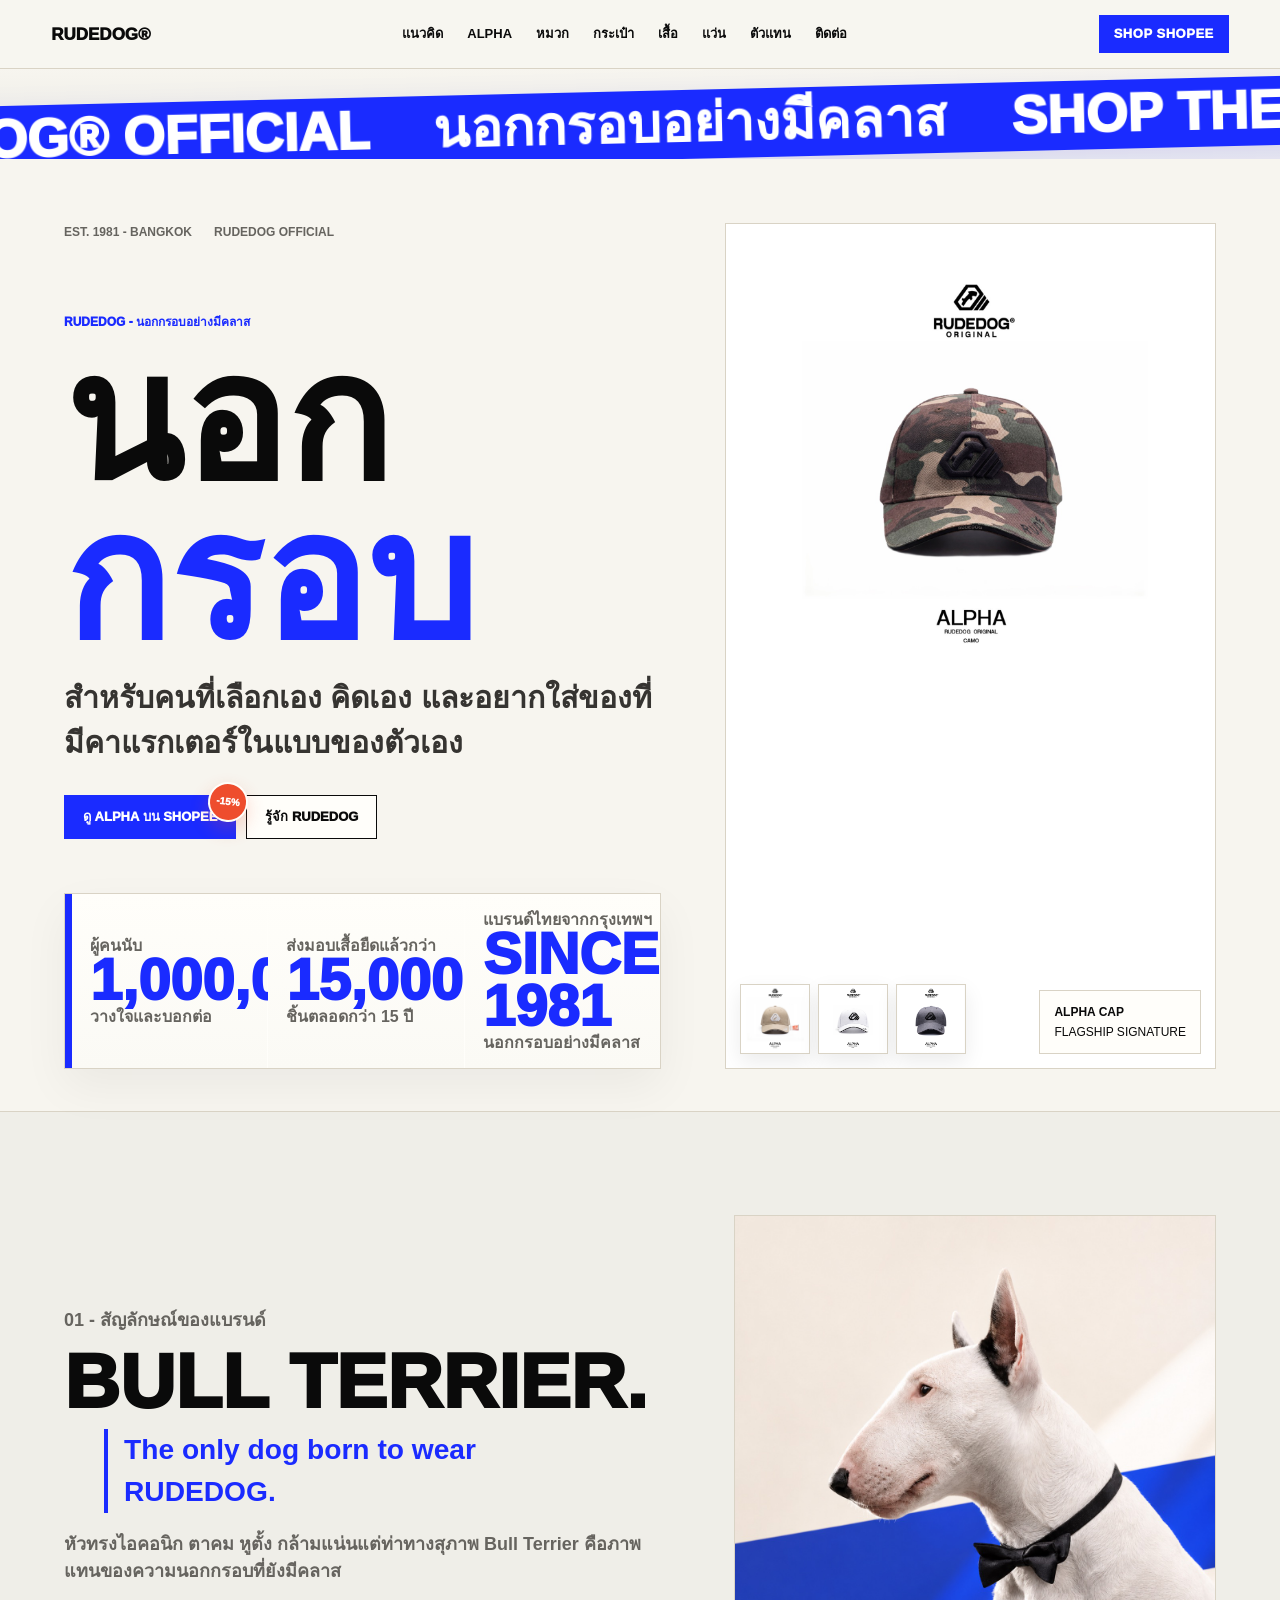
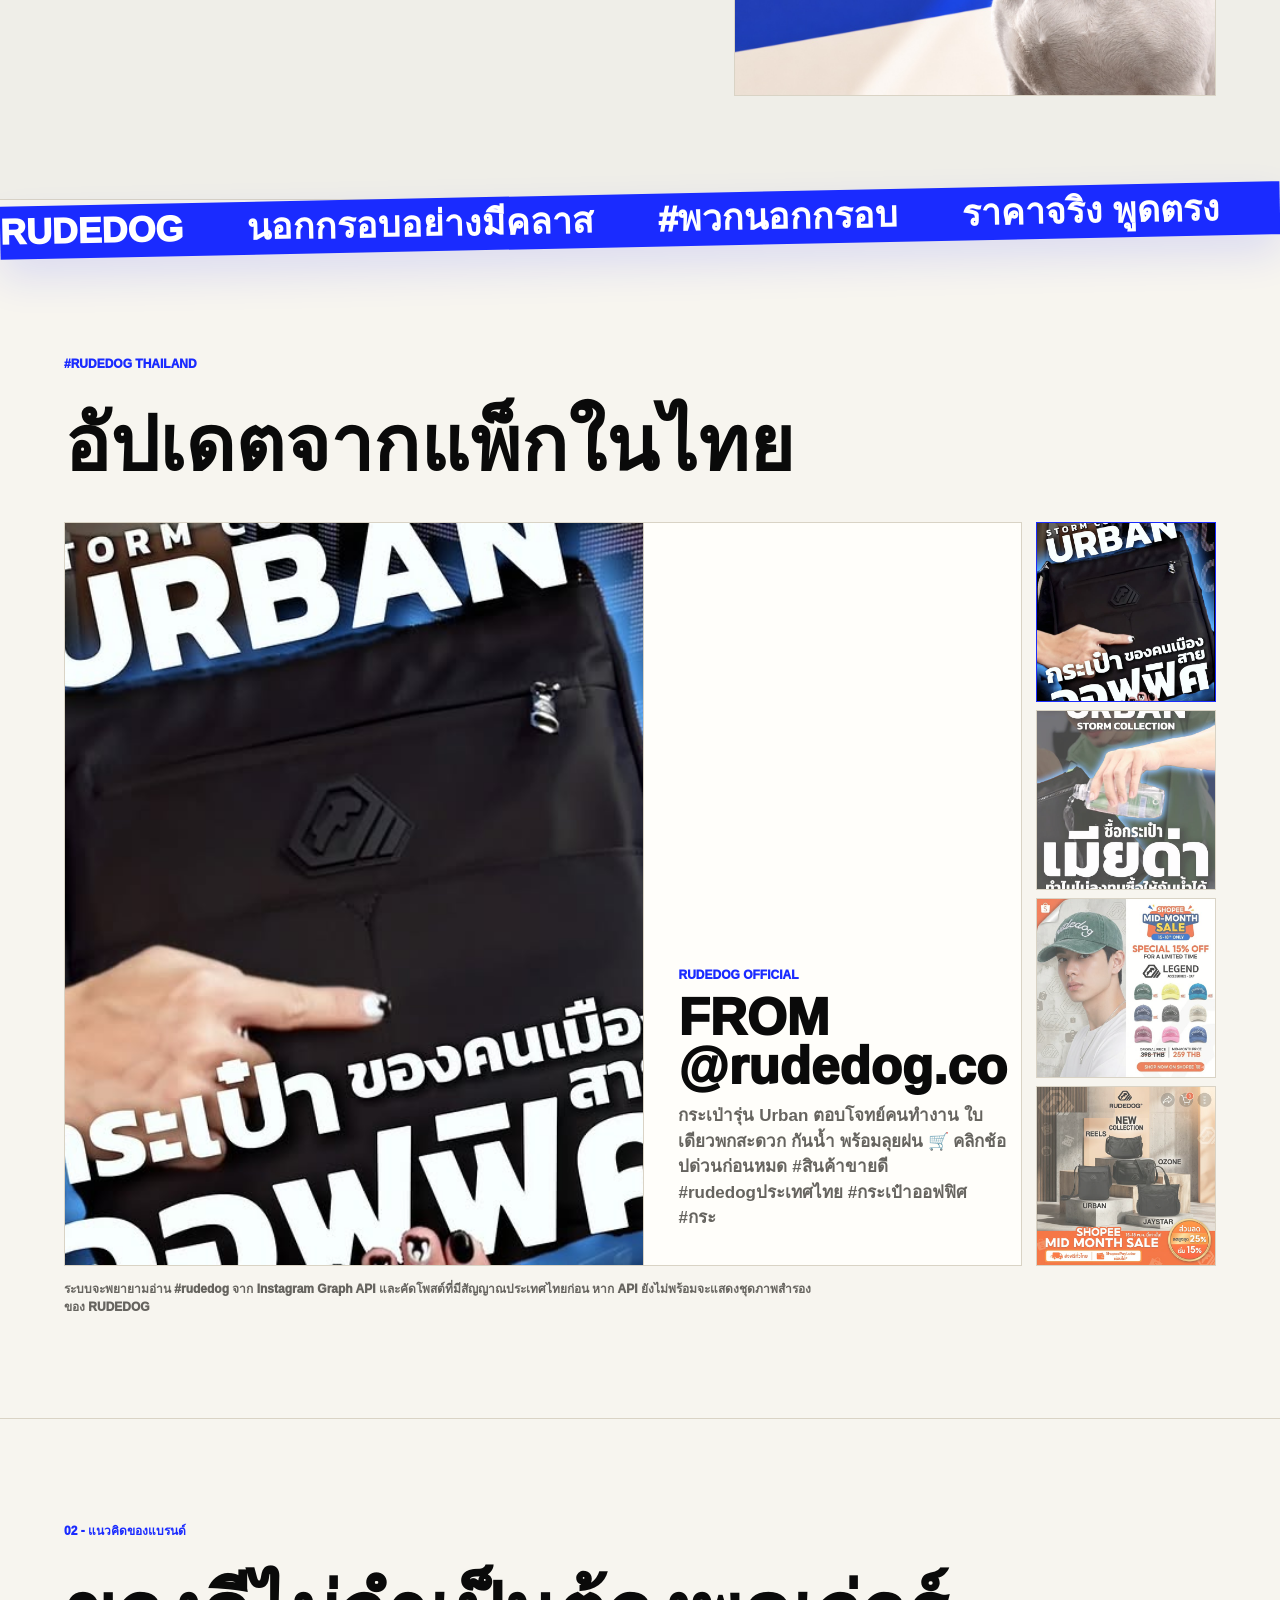
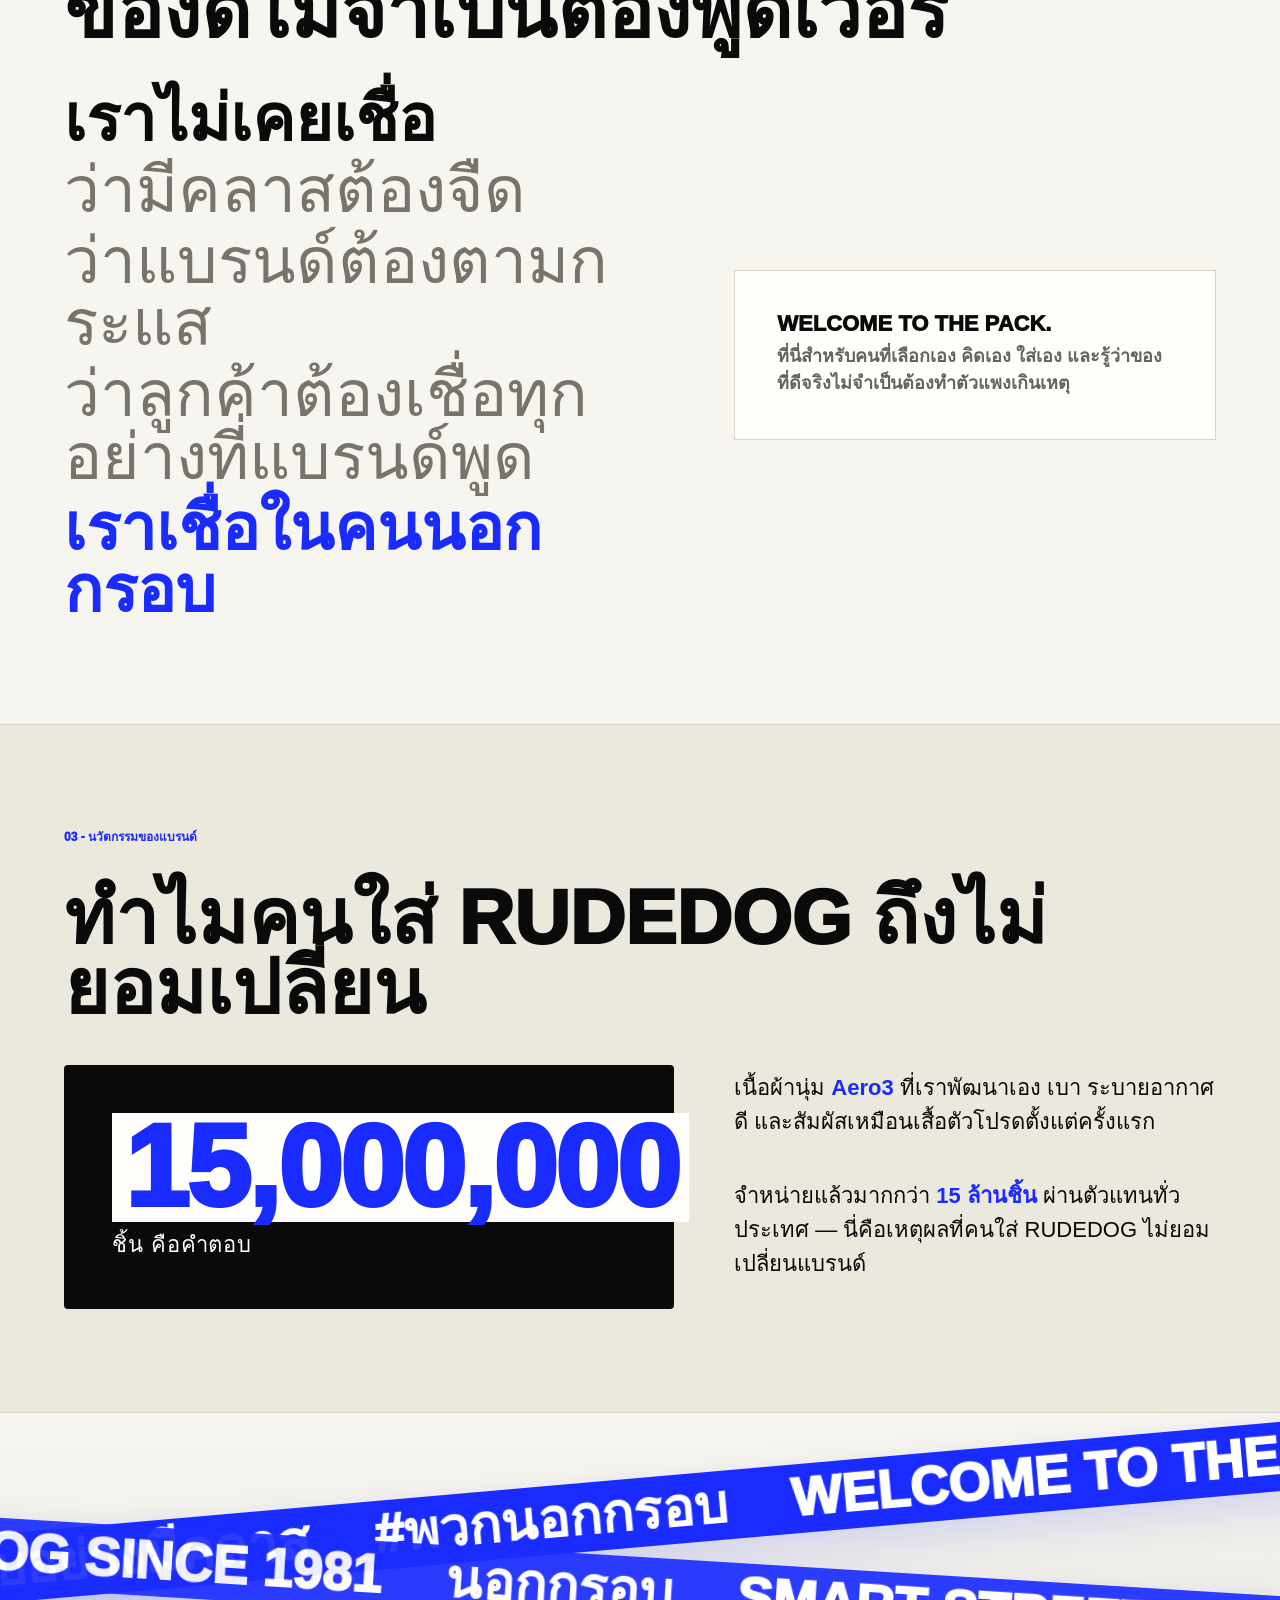
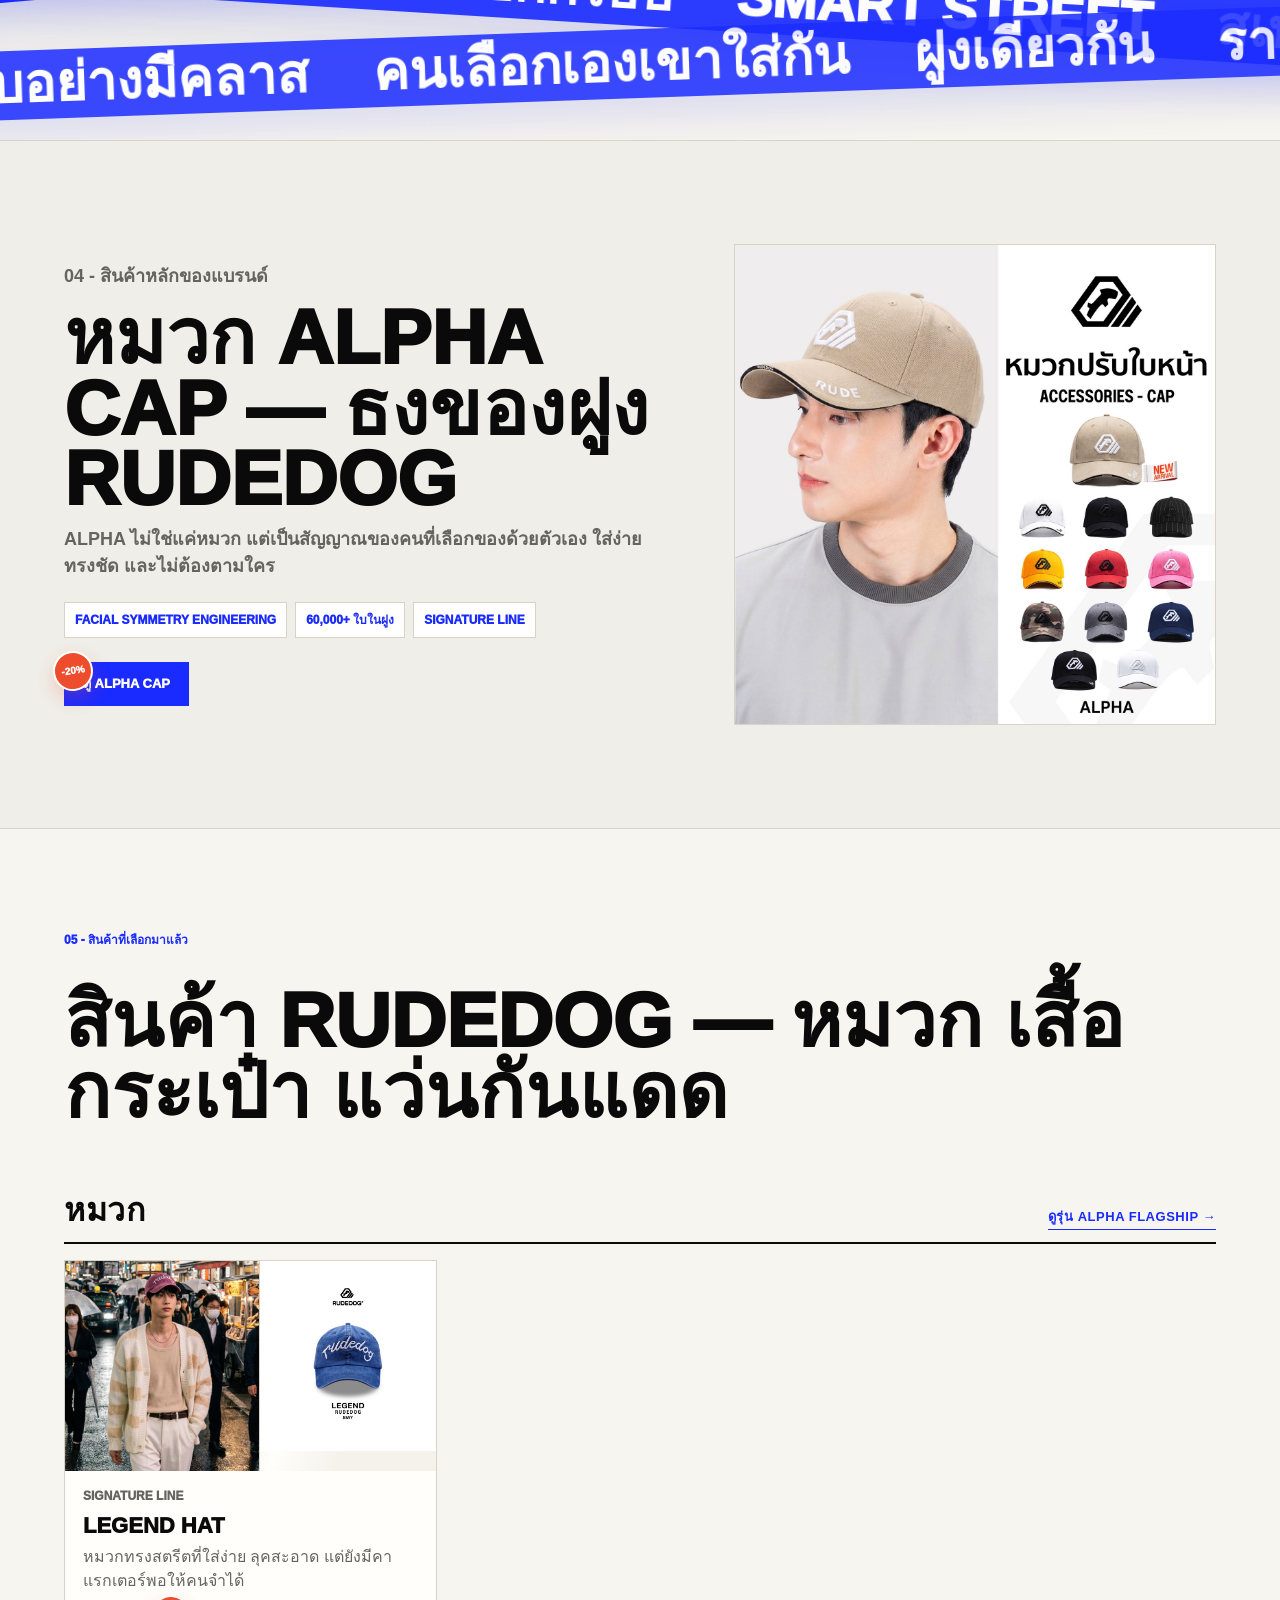
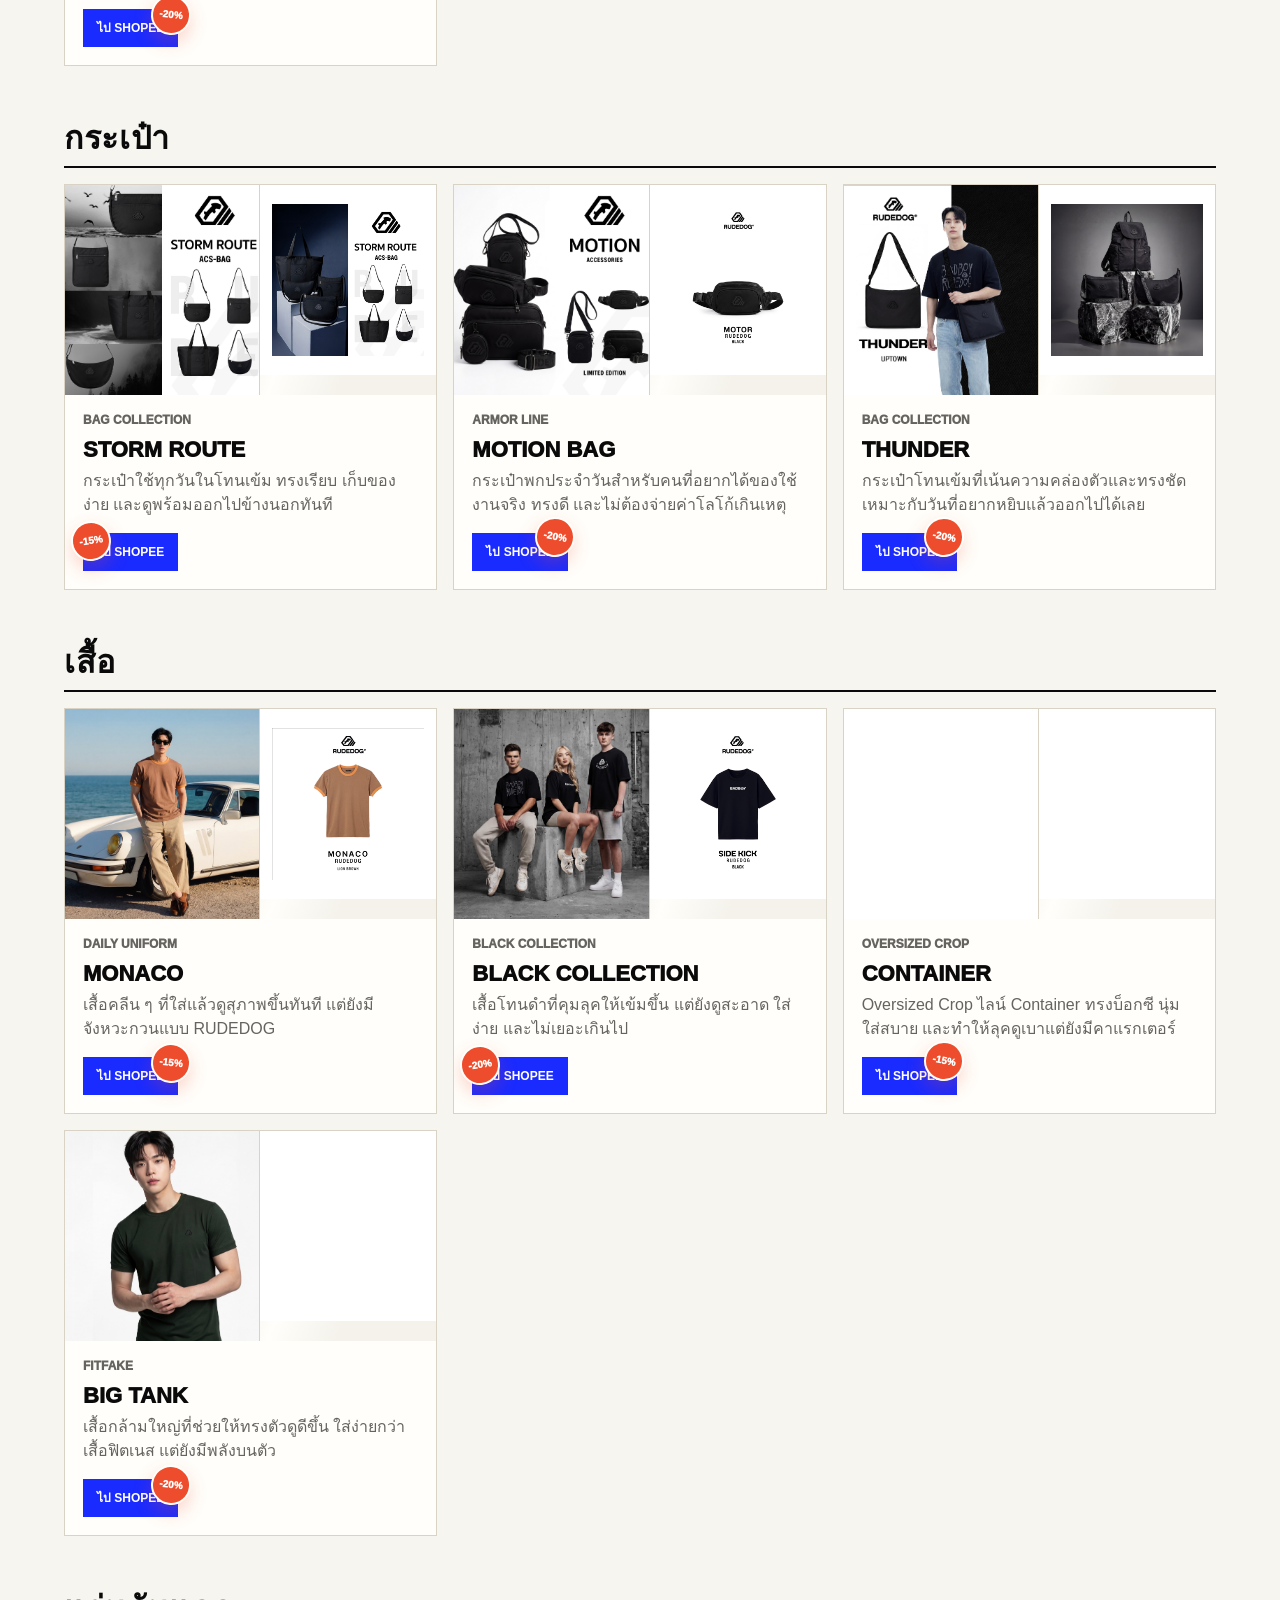
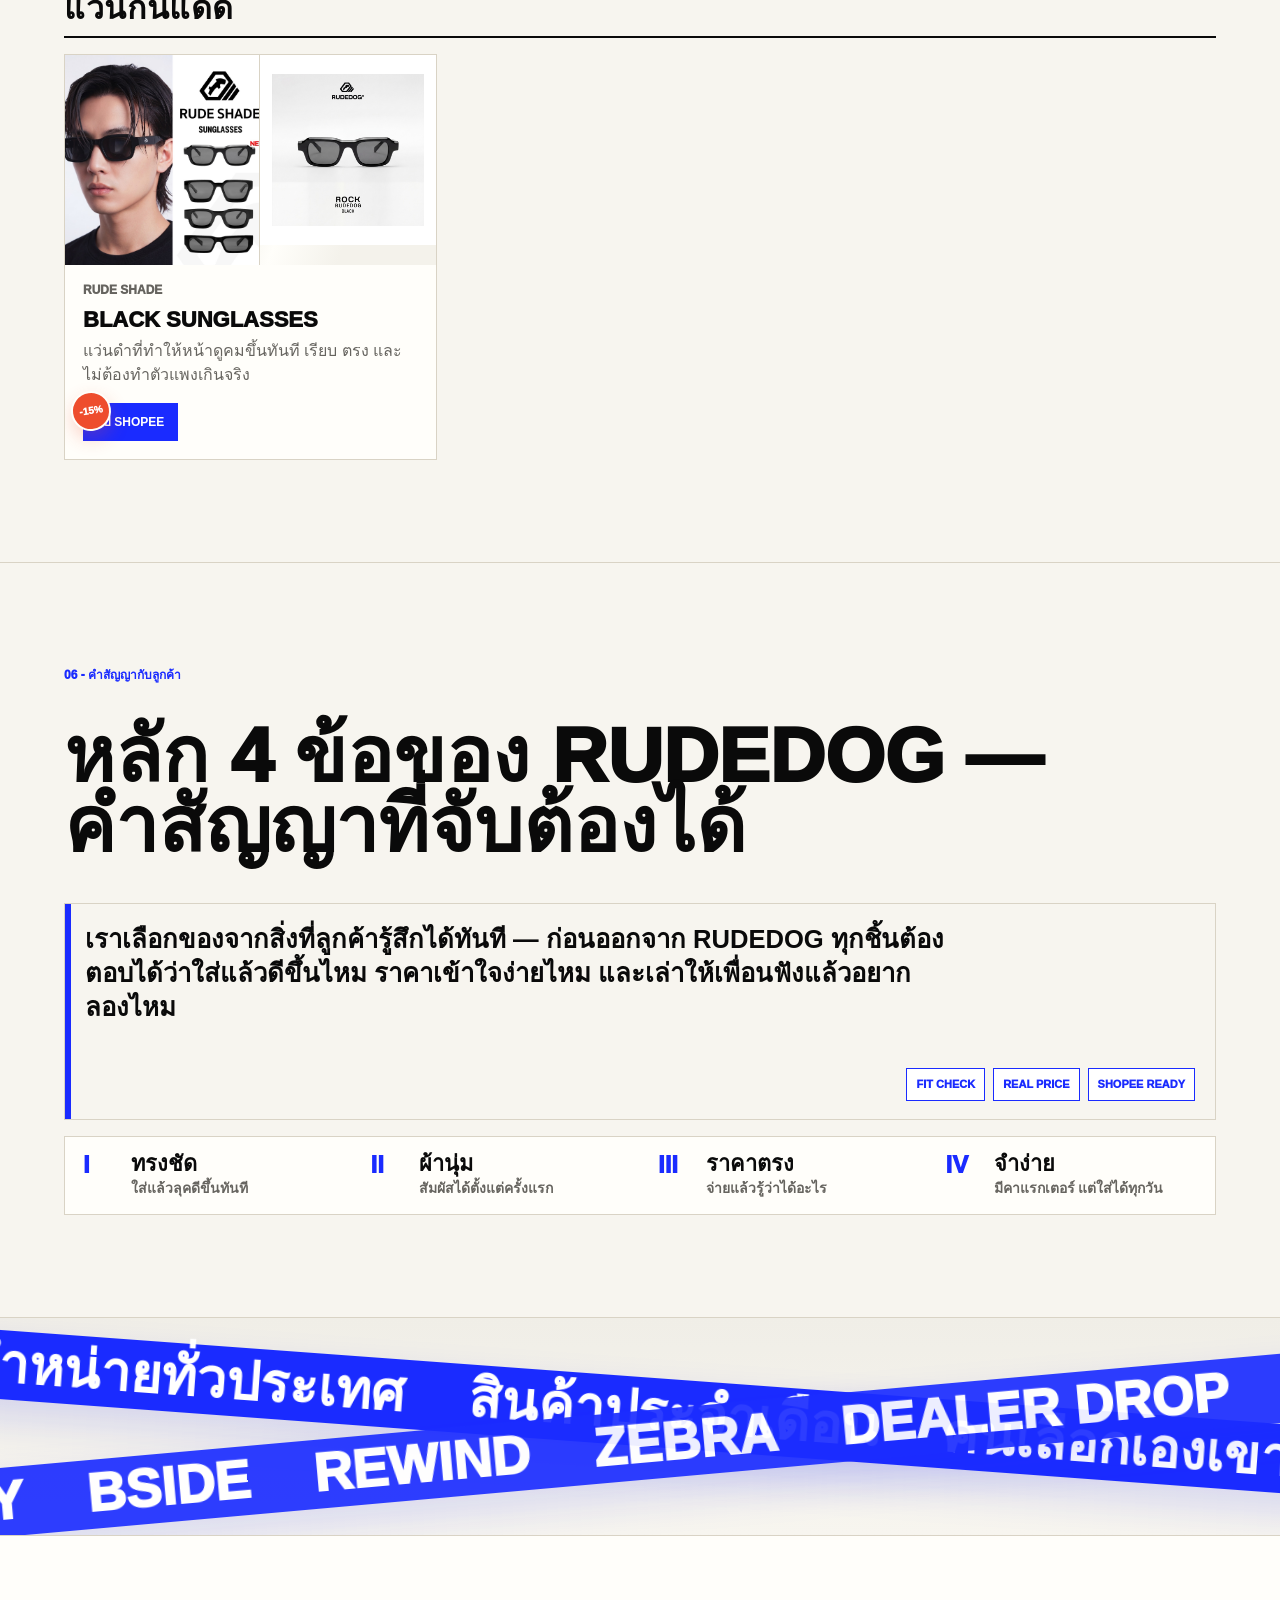
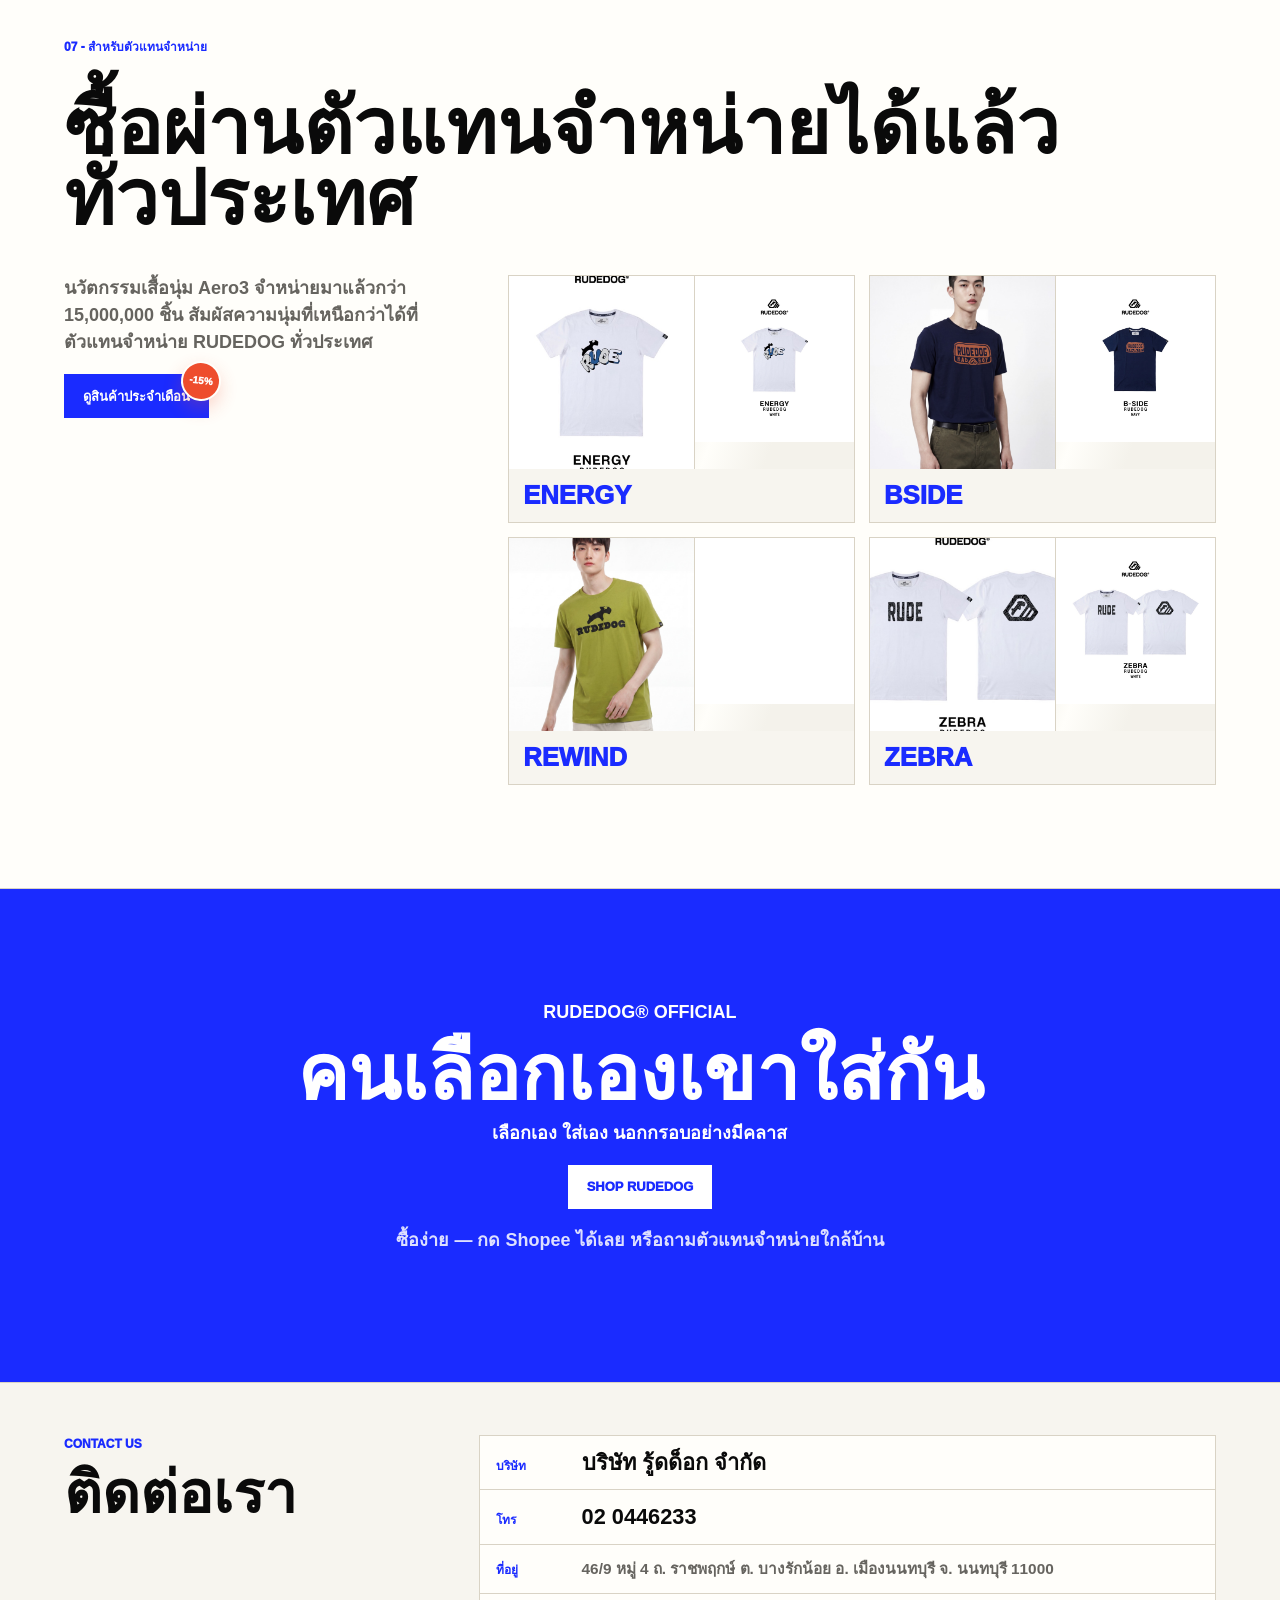
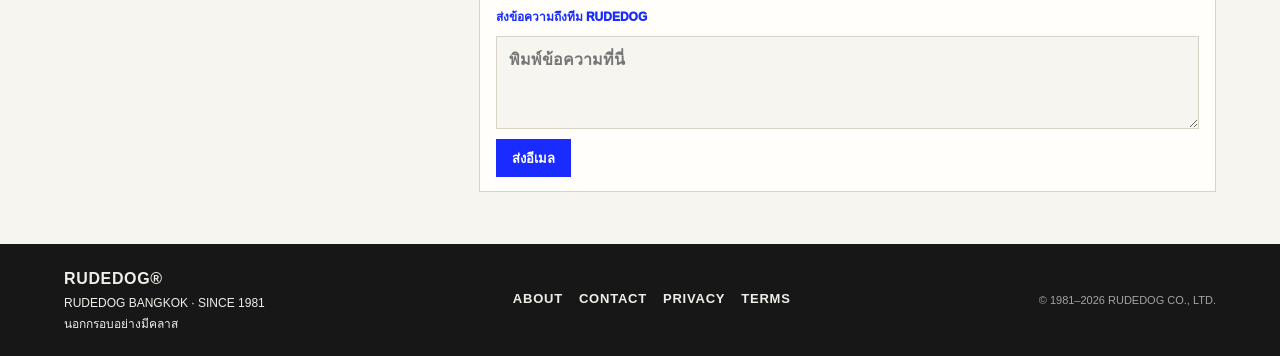
==== commit 26adbc5e: "Wire live Instagram worker fallback" ====
--- a/index.html
+++ b/index.html
@@ -215,7 +215,7 @@
         <p class="eyebrow">#RUDEDOG THAILAND</p>
         <h2>อัปเดตจากแพ็กในไทย</h2>
       </div>
-      <div class="instagram-feed reveal" data-instagram-feed data-feed-src="/api/instagram-feed?mode=hashtag&amp;tag=rudedog&amp;market=TH" data-feed-fallback-src="assets/data/instagram-feed.json">
+      <div class="instagram-feed reveal" data-instagram-feed data-feed-src="https://rudedog-instagram-feed.rudedog.workers.dev?mode=hashtag&amp;tag=rudedog&amp;market=TH" data-feed-official-src="https://rudedog-instagram-feed.rudedog.workers.dev?mode=official&amp;market=TH" data-feed-fallback-src="assets/data/instagram-feed.json">
         <a class="ig-spotlight" data-ig-link href="https://www.instagram.com/rudedog.co/" target="_blank" rel="noopener">
           <img data-ig-image src="assets/images/alpha-cap-hero.jpg" alt="ภาพจาก Instagram hashtag #rudedog ในประเทศไทย" width="1600" height="1600" loading="lazy" decoding="async">
           <div>
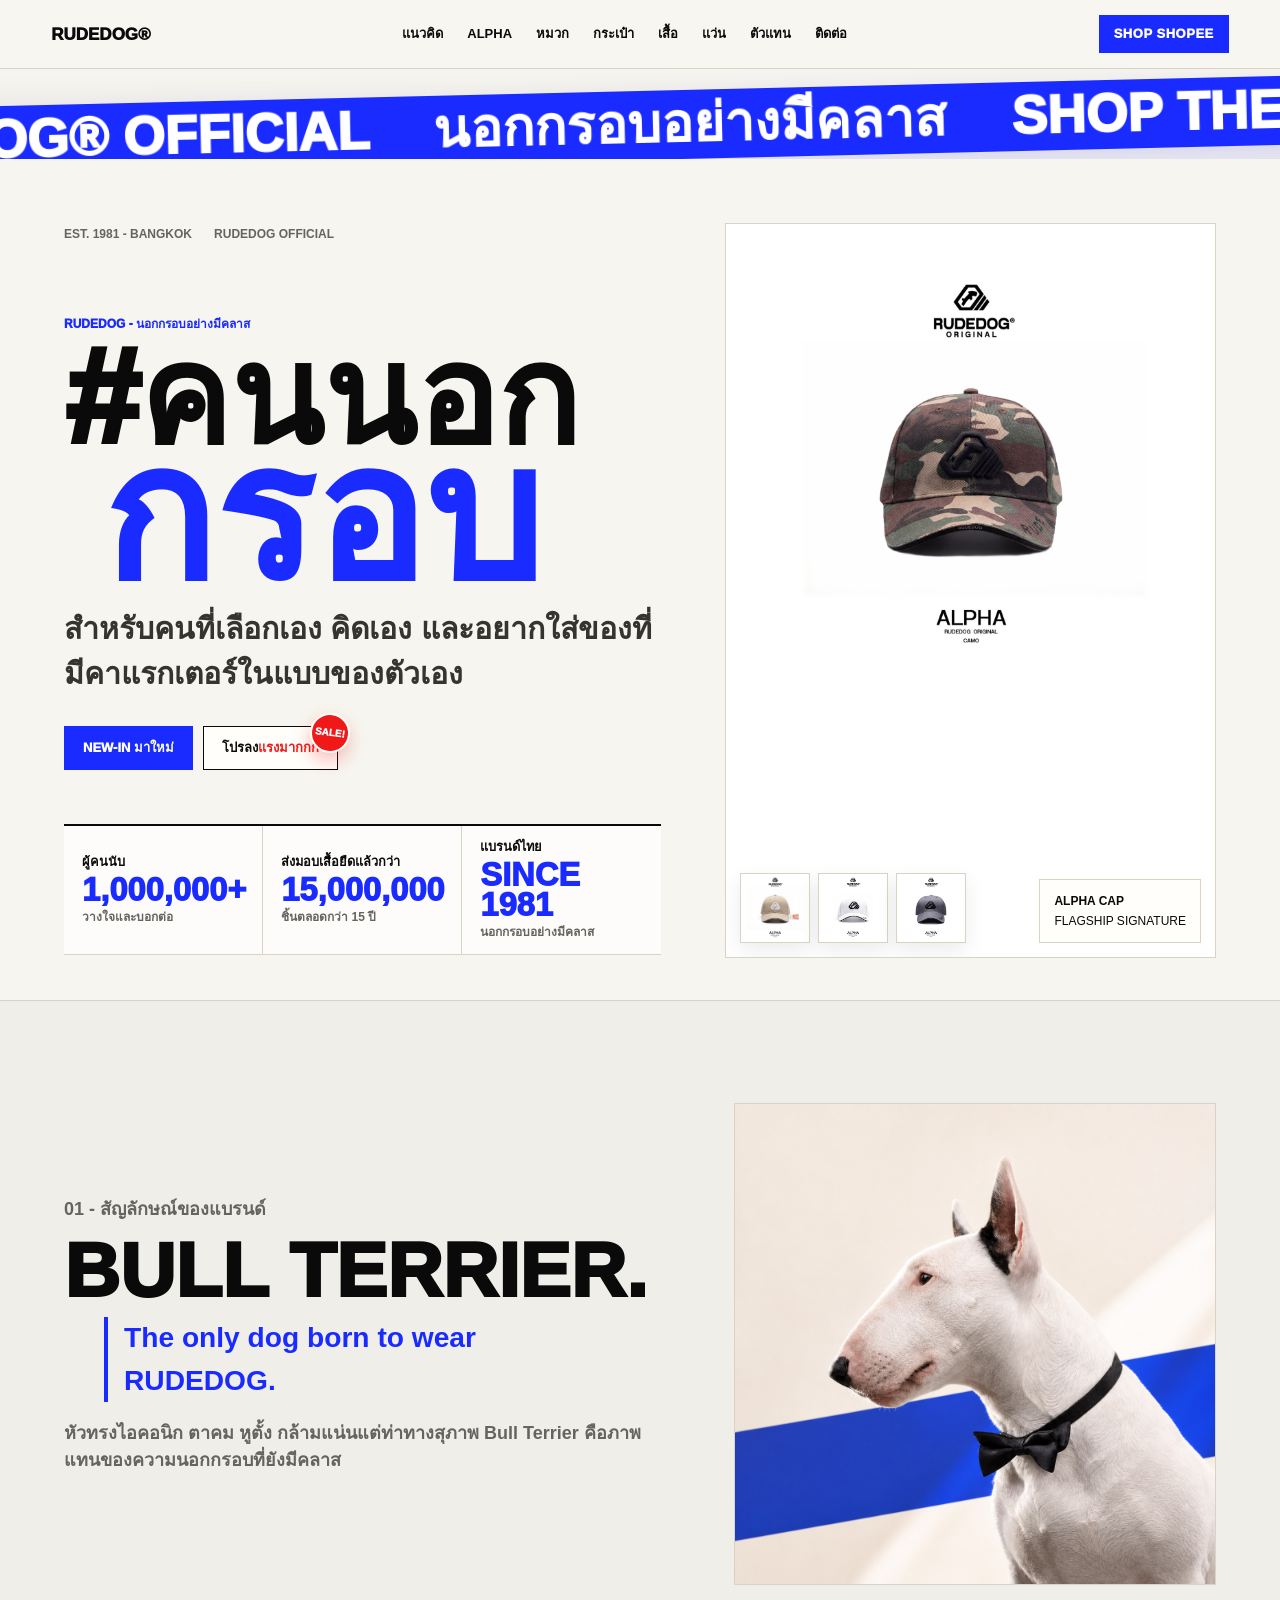
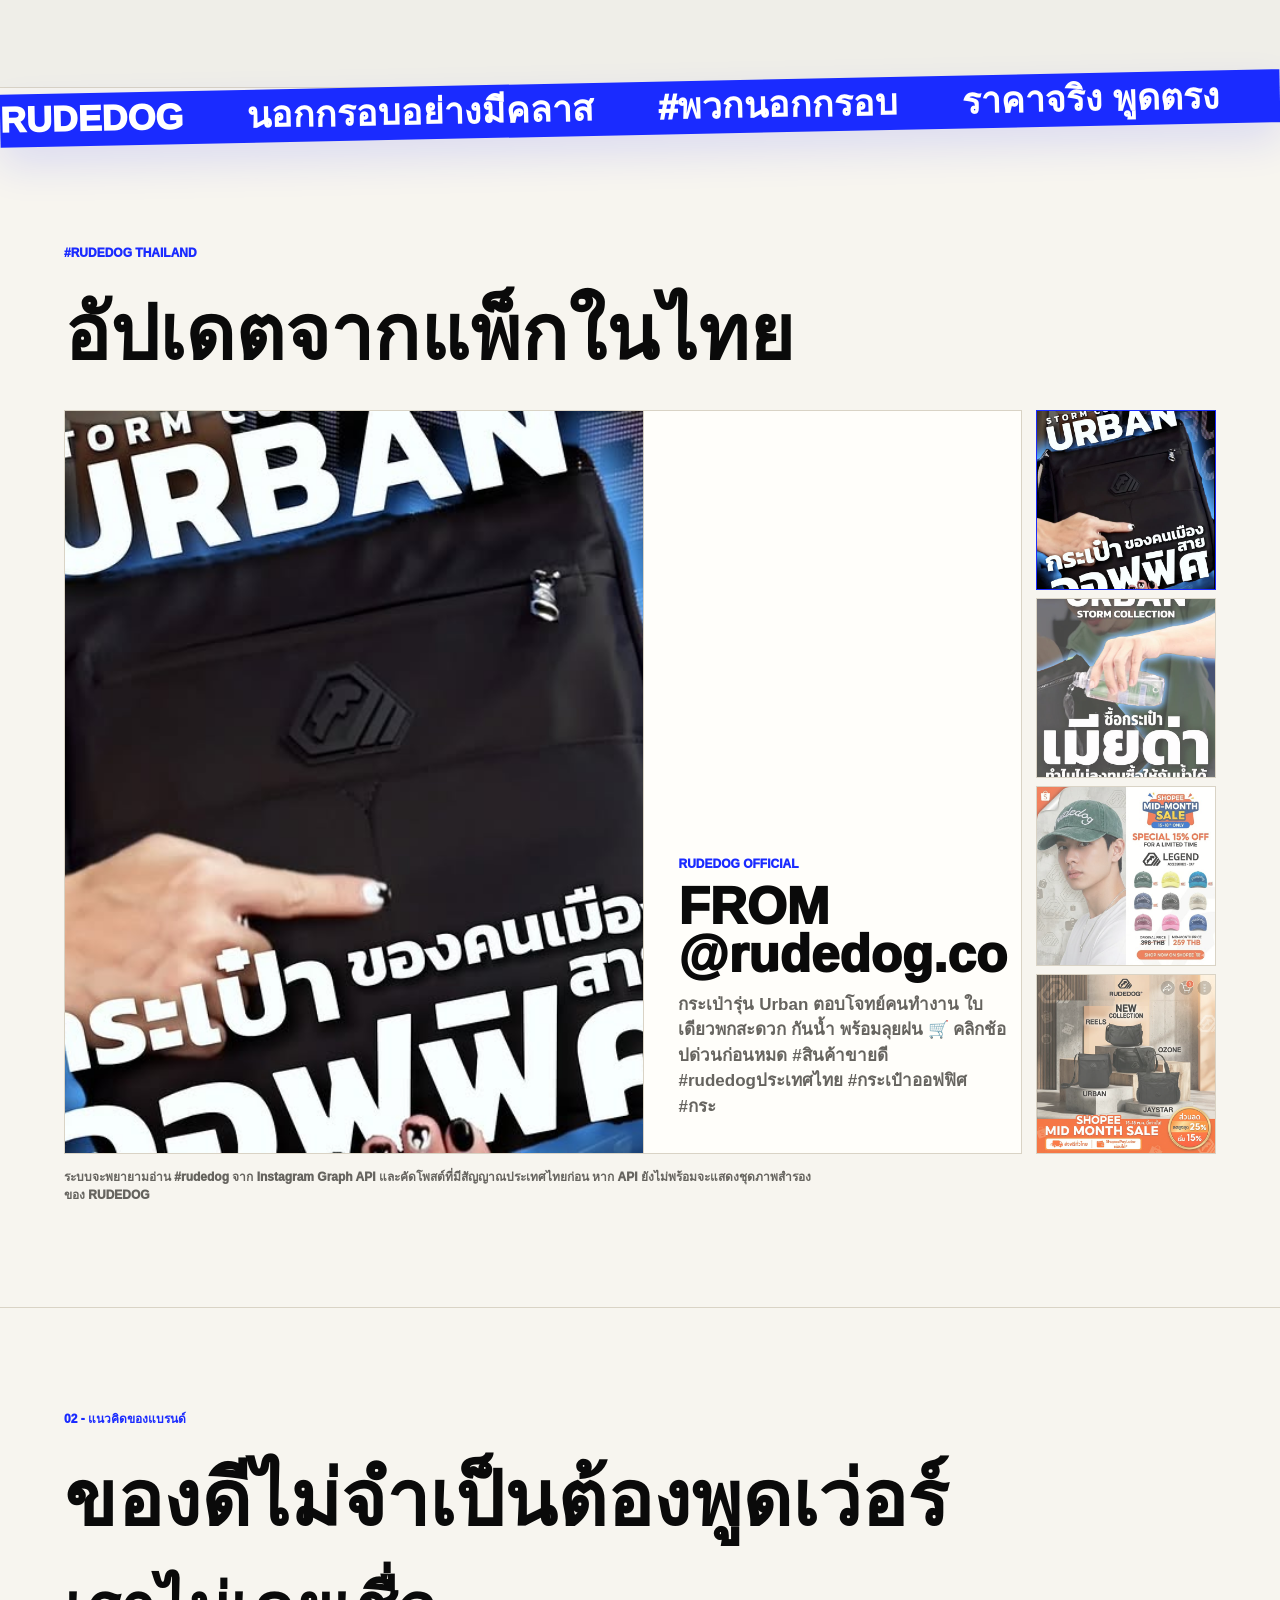
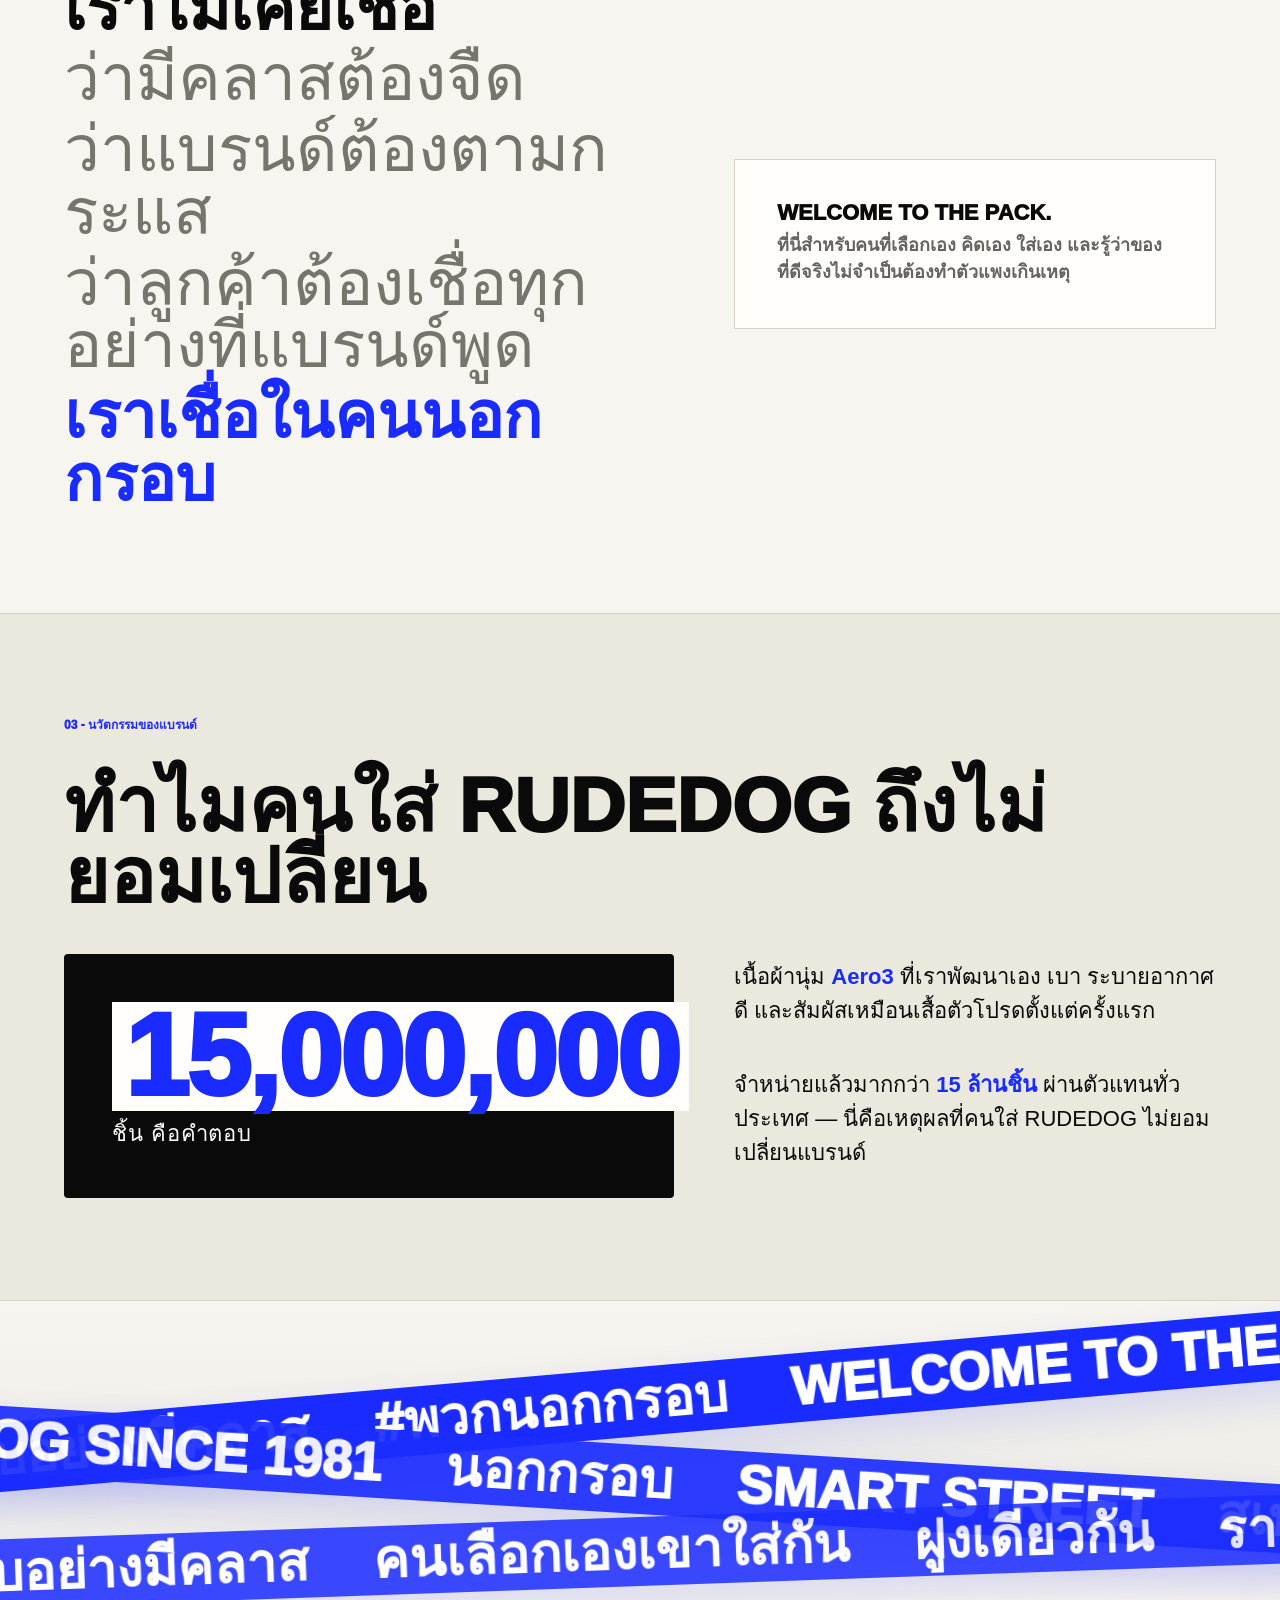
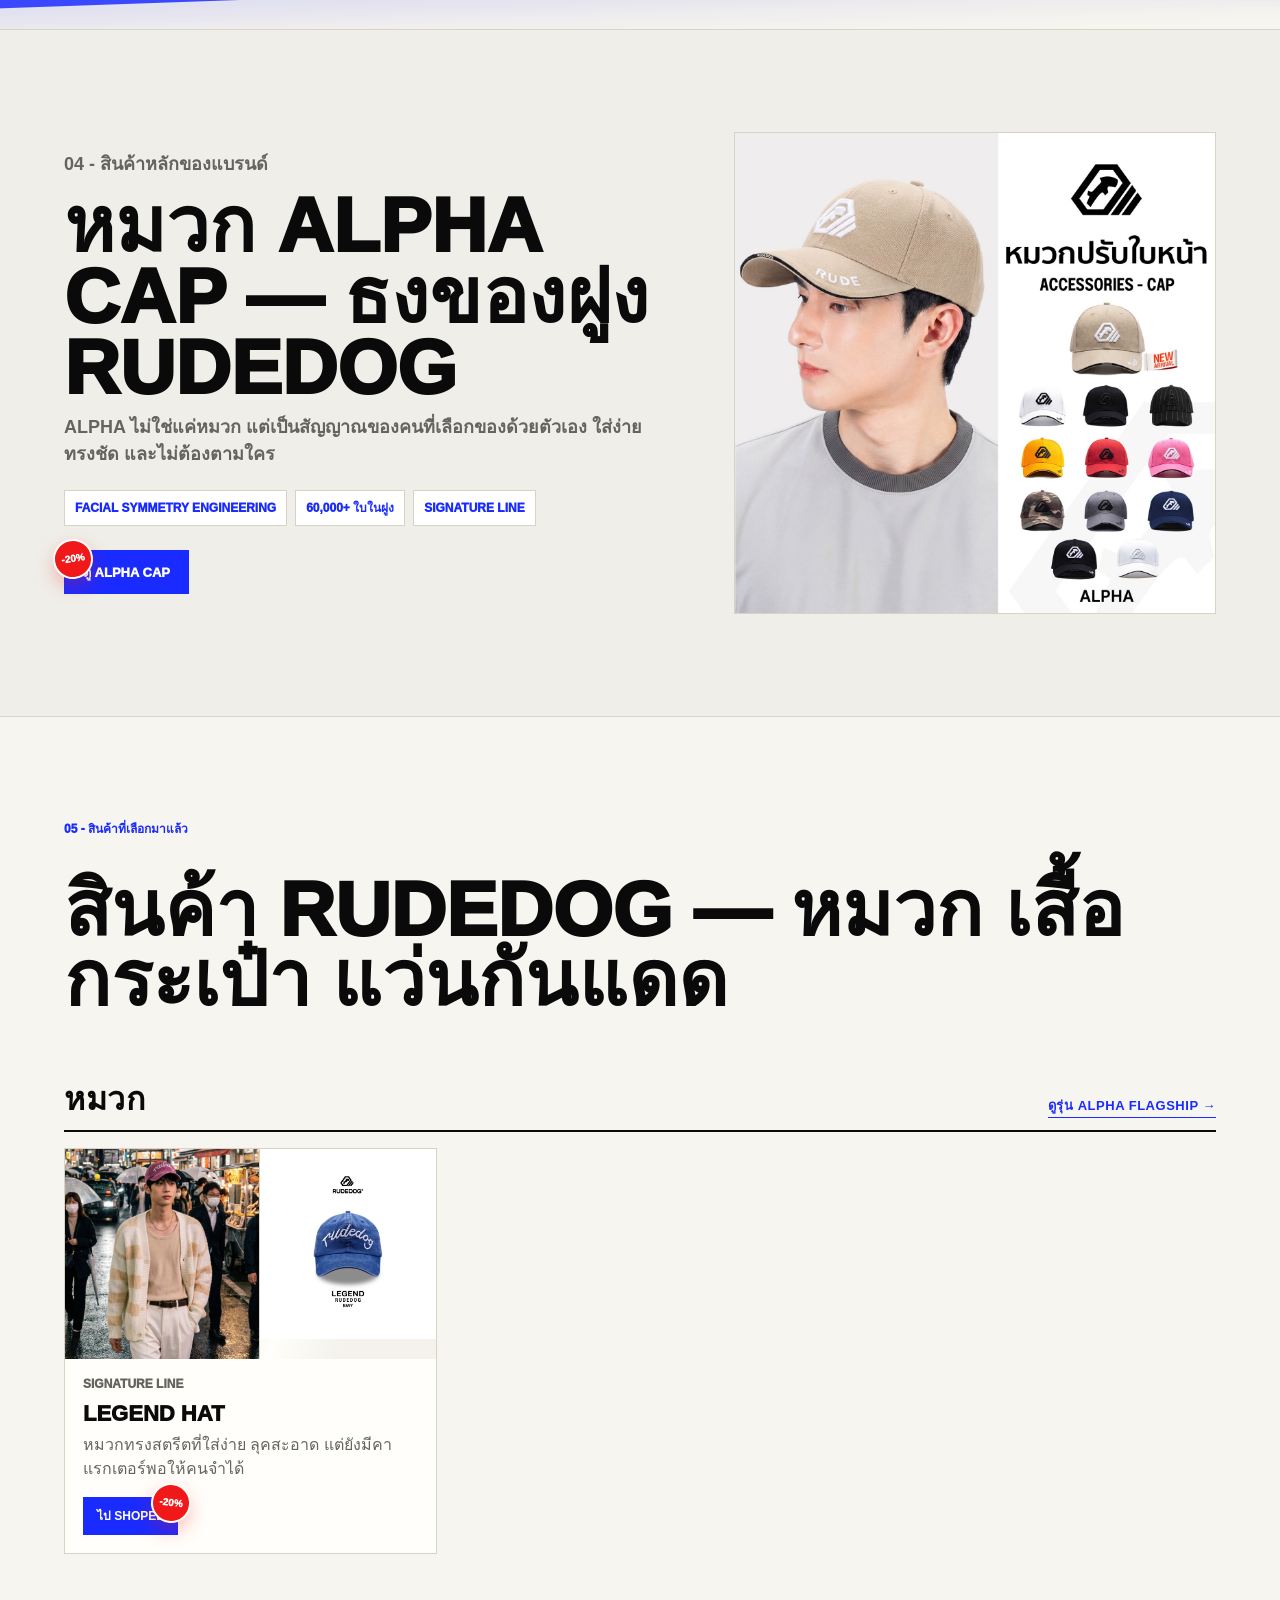
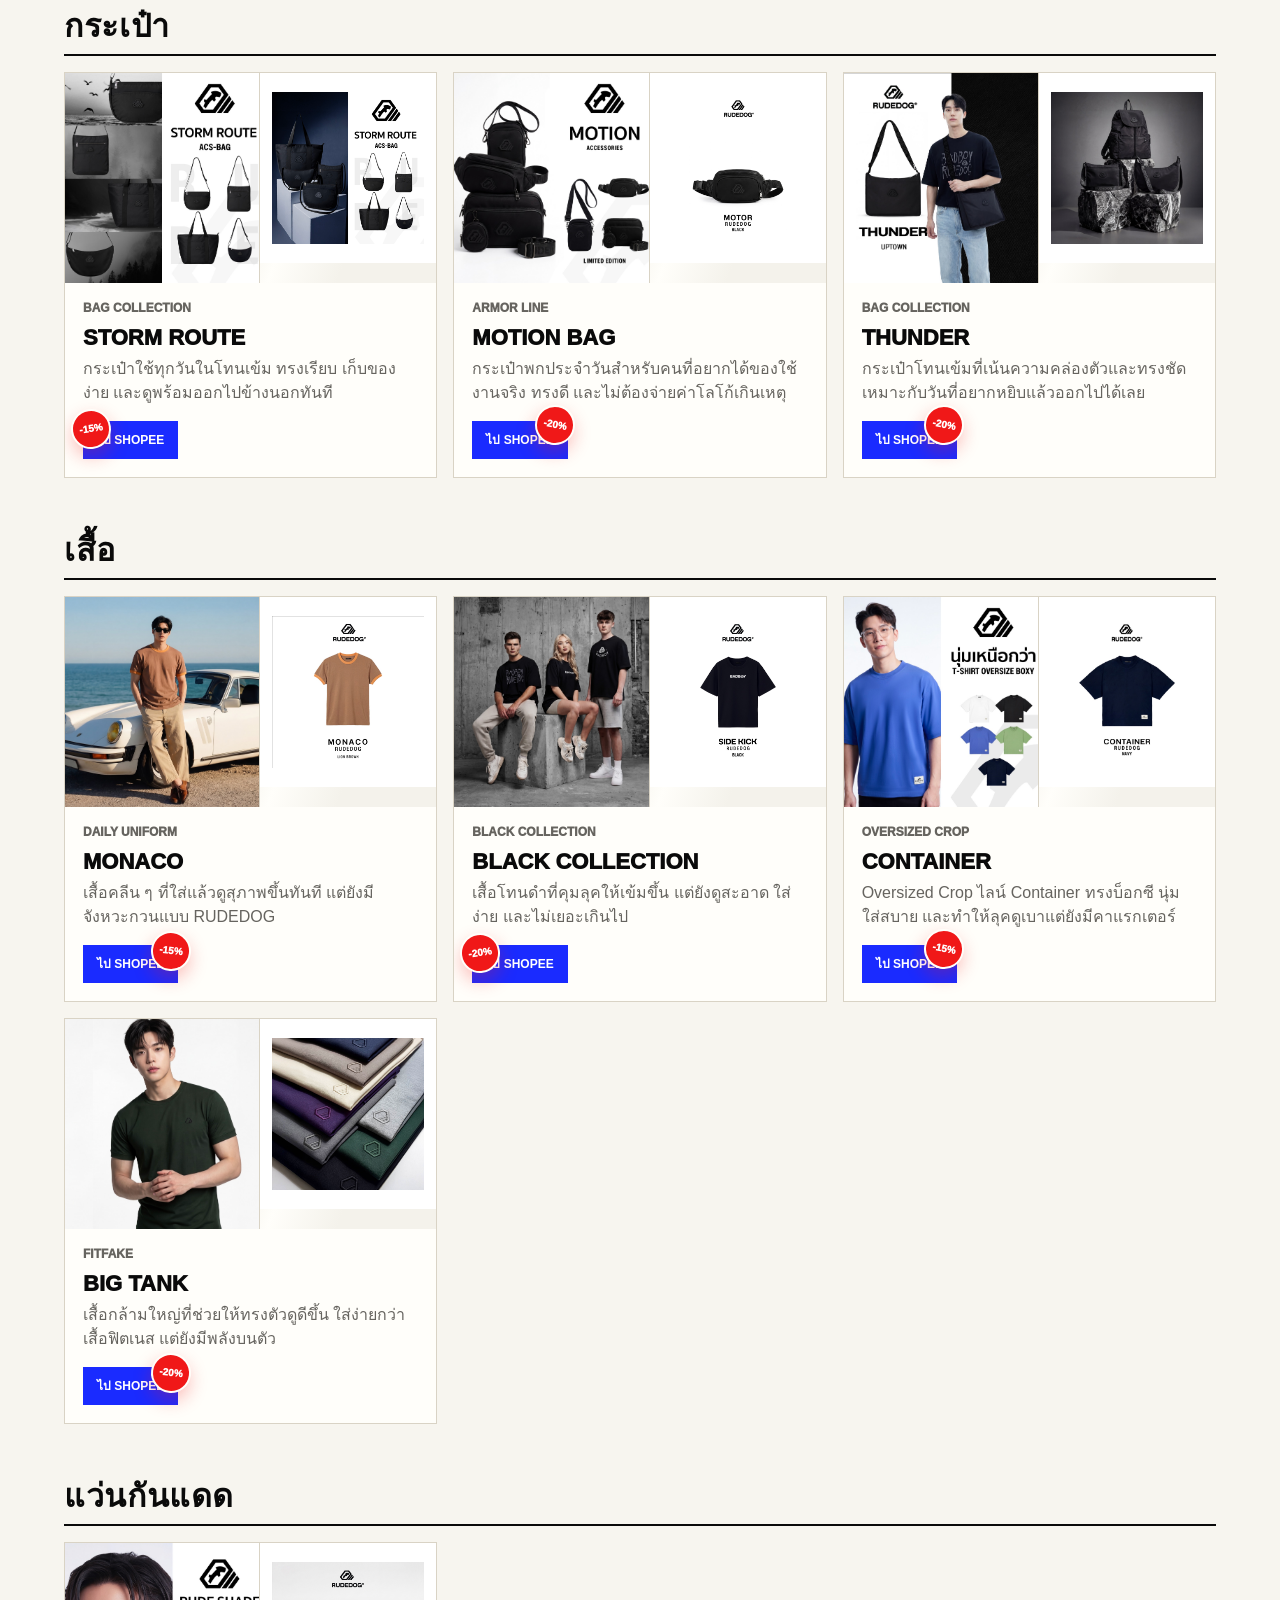
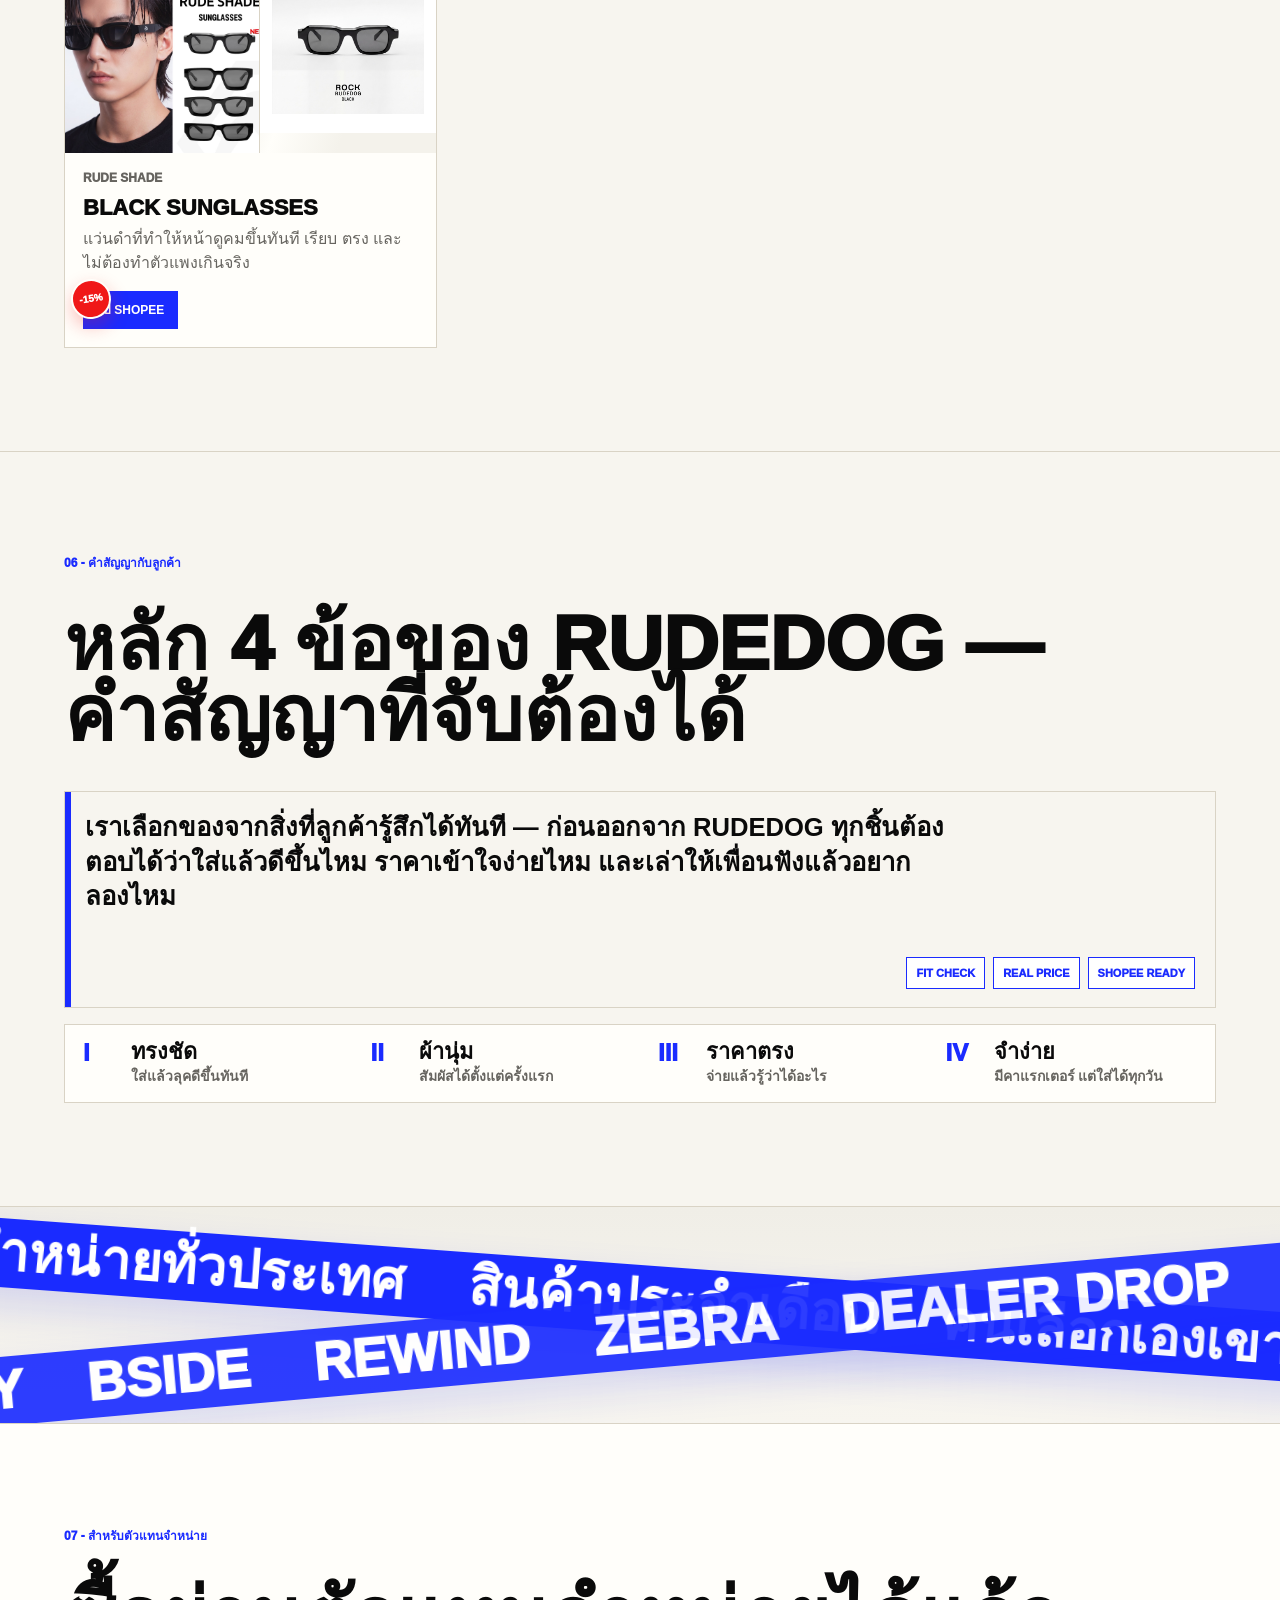
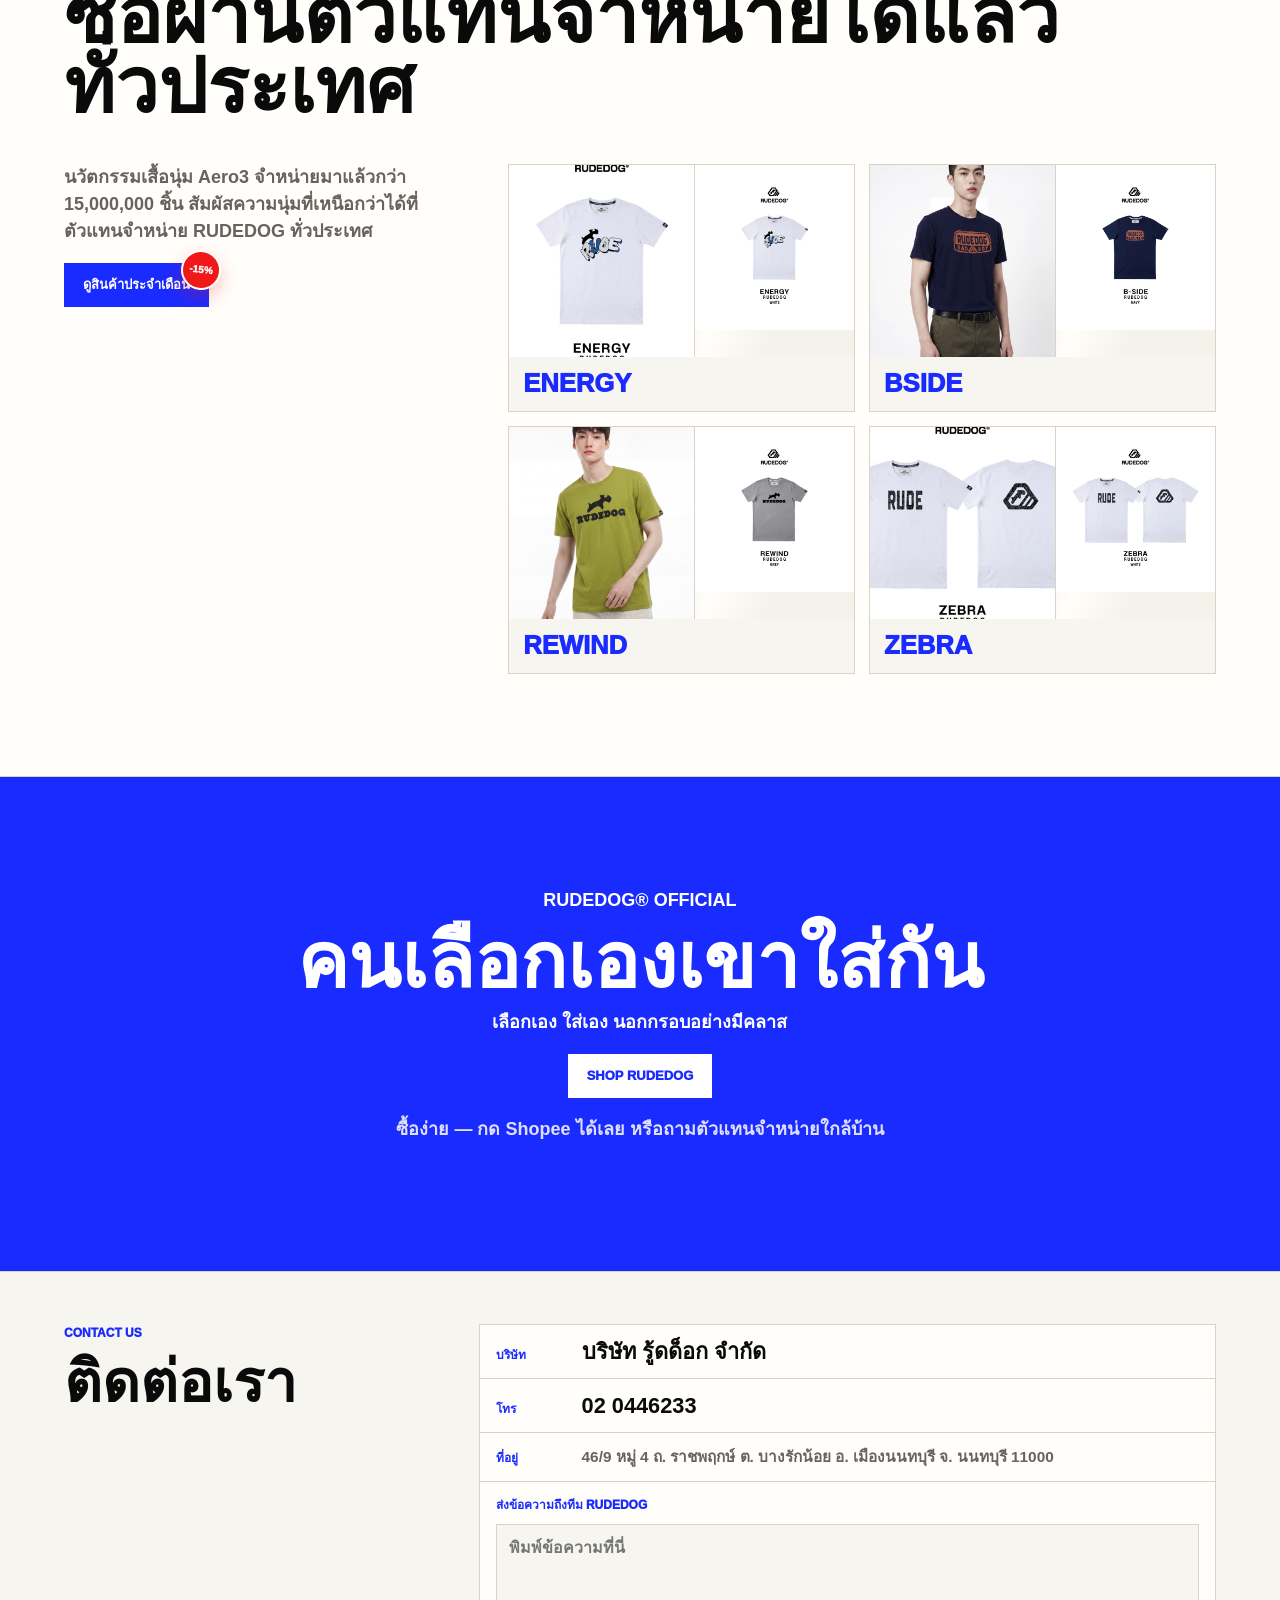
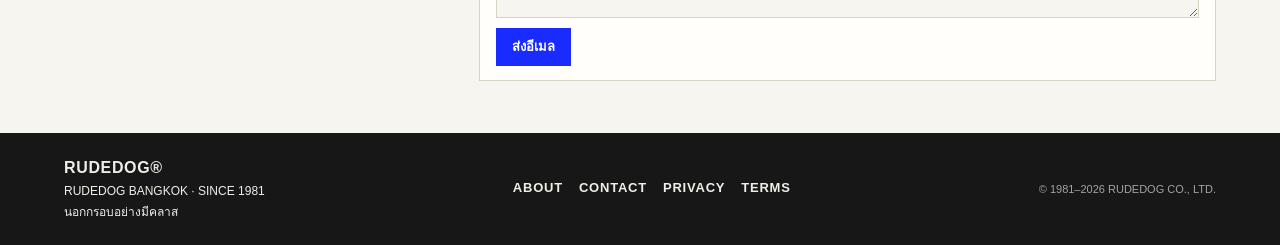
==== commit 615e2d60: "Polish hero design and CTAs" ====
--- a/index.html
+++ b/index.html
@@ -148,30 +148,31 @@
           <span>RUDEDOG OFFICIAL</span>
         </div>
         <p class="eyebrow">RUDEDOG - นอกกรอบอย่างมีคลาส</p>
-        <h1 class="hero-title">
-          <span>นอก</span><span class="title-blue">กรอบ</span>
-          <span class="visually-hidden">RUDEDOG® หมวก ALPHA CAP &amp; เสื้อสตรีทไทย — นอกกรอบอย่างมีคลาส Since 1981</span>
+        <h1 class="hero-title hero-title--stacked" data-fit-hero-title aria-label="#คนนอกกรอบ">
+          <span class="hero-title-line hero-title-top" aria-hidden="true"><span class="hero-title-hash">#</span><span class="hero-title-top-word">คนนอก</span></span>
+          <span class="hero-title-line hero-title-bottom" aria-hidden="true">กรอบ</span>
+          <span class="visually-hidden">#คนนอกกรอบ RUDEDOG® หมวก ALPHA CAP &amp; เสื้อสตรีทไทย — นอกกรอบอย่างมีคลาส Since 1981</span>
         </h1>
         <p class="lead">สำหรับคนที่เลือกเอง คิดเอง และอยากใส่ของที่มีคาแรกเตอร์ในแบบของตัวเอง</p>
         <div class="hero-actions">
-          <a class="button primary deal-pop deal-pop-a" data-deal="-15%" href="https://s.shopee.co.th/4qCWMobiTN" target="_blank" rel="noopener">ดู ALPHA บน Shopee</a>
-          <a class="button ghost" href="#manifesto">รู้จัก RUDEDOG</a>
+          <a class="button primary" href="https://s.shopee.co.th/1BJFIykJtW?share_channel_code=6" target="_blank" rel="noopener">New-in มาใหม่</a>
+          <a class="button ghost deal-pop deal-pop-a promo-drop-button" data-deal="SALE!" href="https://shopee.co.th/shop/100182303/search?keyword=%E0%B9%82%E0%B8%9B%E0%B8%A3%E0%B8%A5%E0%B8%87&amp;utm_source=rudedog_site&amp;utm_medium=organic&amp;utm_campaign=hero_promo_drop" target="_blank" rel="noopener">โปรลง <span>แรงมากกก</span></a>
         </div>
         <div class="trust-proof" aria-label="RUDEDOG brand proof">
           <div>
-            <span>ผู้คนนับ</span>
+            <span class="proof-label">ผู้คนนับ</span>
             <strong>1,000,000+</strong>
-            <span>วางใจและบอกต่อ</span>
+            <span class="proof-note">วางใจและบอกต่อ</span>
           </div>
           <div>
-            <span>ส่งมอบเสื้อยืดแล้วกว่า</span>
+            <span class="proof-label">ส่งมอบเสื้อยืดแล้วกว่า</span>
             <strong>15,000,000</strong>
-            <span>ชิ้นตลอดกว่า 15 ปี</span>
+            <span class="proof-note">ชิ้นตลอดกว่า 15 ปี</span>
           </div>
           <div>
-            <span>แบรนด์ไทยจากกรุงเทพฯ</span>
+            <span class="proof-label">แบรนด์ไทย</span>
             <strong>SINCE 1981</strong>
-            <span>นอกกรอบอย่างมีคลาส</span>
+            <span class="proof-note">นอกกรอบอย่างมีคลาส</span>
           </div>
         </div>
       </div>
--- a/assets/css/styles.css
+++ b/assets/css/styles.css
@@ -222,6 +222,37 @@
   color: var(--blue);
 }
 
+.hero-title--stacked {
+  --hero-title-top-size: clamp(90px, 10.6vw, 152px);
+  --hero-title-bottom-size: clamp(126px, 14.4vw, 216px);
+  display: inline-grid;
+  width: max-content;
+  max-width: 100%;
+  gap: 0;
+  align-items: center;
+  justify-items: center;
+  line-height: .78;
+}
+
+.hero-title-line {
+  display: block;
+  width: max-content;
+  max-width: 100%;
+  white-space: nowrap;
+  transform-origin: left center;
+}
+
+.hero-title-top {
+  color: var(--ink);
+  font-size: var(--hero-title-top-size);
+}
+
+.hero-title-bottom {
+  color: var(--blue);
+  font-size: var(--hero-title-bottom-size);
+  margin-top: clamp(-9px, -.55vw, -4px);
+}
+
 h2 {
   margin-bottom: 12px;
   font-size: clamp(34px, 6vw, 82px);
@@ -281,6 +312,10 @@
   background: var(--white);
 }
 
+.promo-drop-button span {
+  color: #f01818;
+}
+
 .deal-pop {
   position: relative;
   overflow: visible;
@@ -297,10 +332,10 @@
   height: 36px;
   place-items: center;
   color: white;
-  background: #ee4d2d;
+  background: #f01818;
   border: 2px solid var(--white);
   border-radius: 999px;
-  box-shadow: 0 8px 18px rgba(238, 77, 45, .24);
+  box-shadow: 0 8px 18px rgba(240, 24, 24, .28);
   font-size: 10px;
   font-weight: 1000;
   line-height: 1;
@@ -332,43 +367,50 @@
   margin: clamp(28px, 5vw, 54px) 0 0;
   display: grid;
   grid-template-columns: repeat(3, minmax(0, 1fr));
-  gap: 1px;
-  padding: 0 0 0 7px;
-  background: var(--white);
-  border: 1px solid var(--line);
-  box-shadow: 0 18px 44px rgba(10, 10, 10, .05);
-}
-
-.trust-proof::before {
-  content: "";
-  position: absolute;
-  inset: 0 auto 0 0;
-  width: 7px;
-  background: var(--blue);
+  gap: 0;
+  background: rgba(255, 255, 255, .74);
+  border-top: 2px solid var(--ink);
+  border-bottom: 1px solid var(--line);
 }
 
 .trust-proof div {
   display: grid;
   align-content: center;
-  min-height: 126px;
-  padding: 16px 18px;
-  background: linear-gradient(180deg, var(--white), #fbfaf5);
+  gap: 5px;
+  min-height: 102px;
+  padding: 14px 18px;
+  border-right: 1px solid var(--line);
+}
+
+.trust-proof div:last-child {
+  border-right: 0;
 }
 
 .trust-proof strong {
   margin: 0;
   color: var(--blue);
-  font-size: clamp(34px, 4.5vw, 66px);
+  font-size: clamp(28px, 2.55vw, 38px);
   font-weight: 1000;
-  line-height: .9;
+  line-height: .92;
+  letter-spacing: 0;
 }
 
 .trust-proof span {
   display: block;
+}
+
+.proof-label {
+  color: var(--ink);
+  font-size: clamp(12px, 1vw, 14px);
+  font-weight: 950;
+  line-height: 1.15;
+}
+
+.proof-note {
   color: var(--muted);
-  font-size: clamp(13px, 1.28vw, 16px);
-  font-weight: 850;
-  line-height: 1.2;
+  font-size: clamp(12px, .92vw, 13px);
+  font-weight: 720;
+  line-height: 1.25;
 }
 
 .hero-visual {
@@ -1646,6 +1688,16 @@
     overflow-wrap: anywhere;
   }
 
+  .hero-title--stacked {
+    --hero-title-top-size: clamp(78px, 22.5vw, 90px);
+    --hero-title-bottom-size: clamp(108px, 31vw, 132px);
+    width: max-content;
+  }
+
+  .hero-title-bottom {
+    margin-top: -5px;
+  }
+
   .lead {
     max-width: 100%;
     font-size: 21px;
@@ -1667,20 +1719,26 @@
   .trust-proof {
     margin-top: 22px;
     grid-template-columns: 1fr;
-    padding-left: 6px;
   }
 
   .trust-proof div {
-    min-height: 92px;
-    padding: 14px 16px;
-  }
-
-  .trust-proof span {
-    font-size: 13px;
+    min-height: 74px;
+    padding: 12px 14px;
+    border-right: 0;
+    border-bottom: 1px solid var(--line);
+  }
+
+  .trust-proof div:last-child {
+    border-bottom: 0;
   }
 
   .trust-proof strong {
-    font-size: 38px;
+    font-size: clamp(30px, 10vw, 38px);
+  }
+
+  .proof-label,
+  .proof-note {
+    font-size: 12px;
   }
 
   .product-grid,
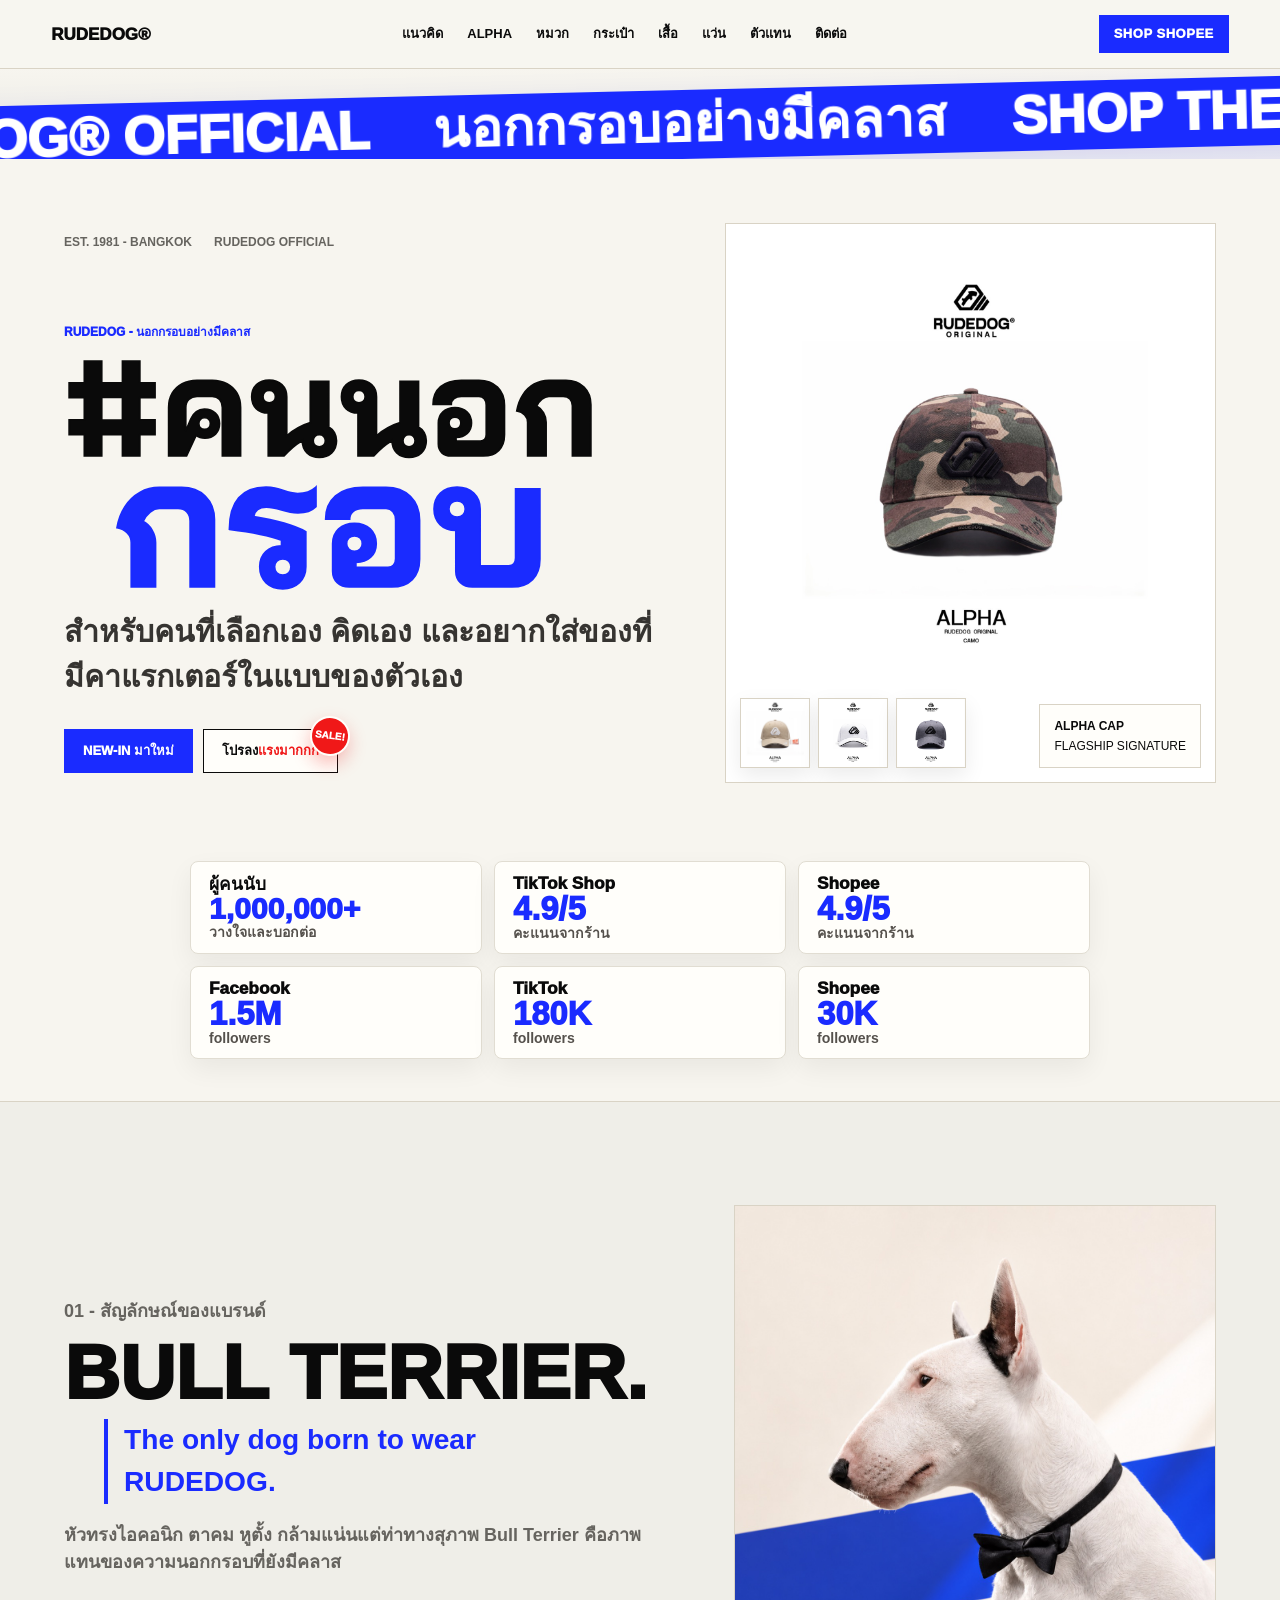
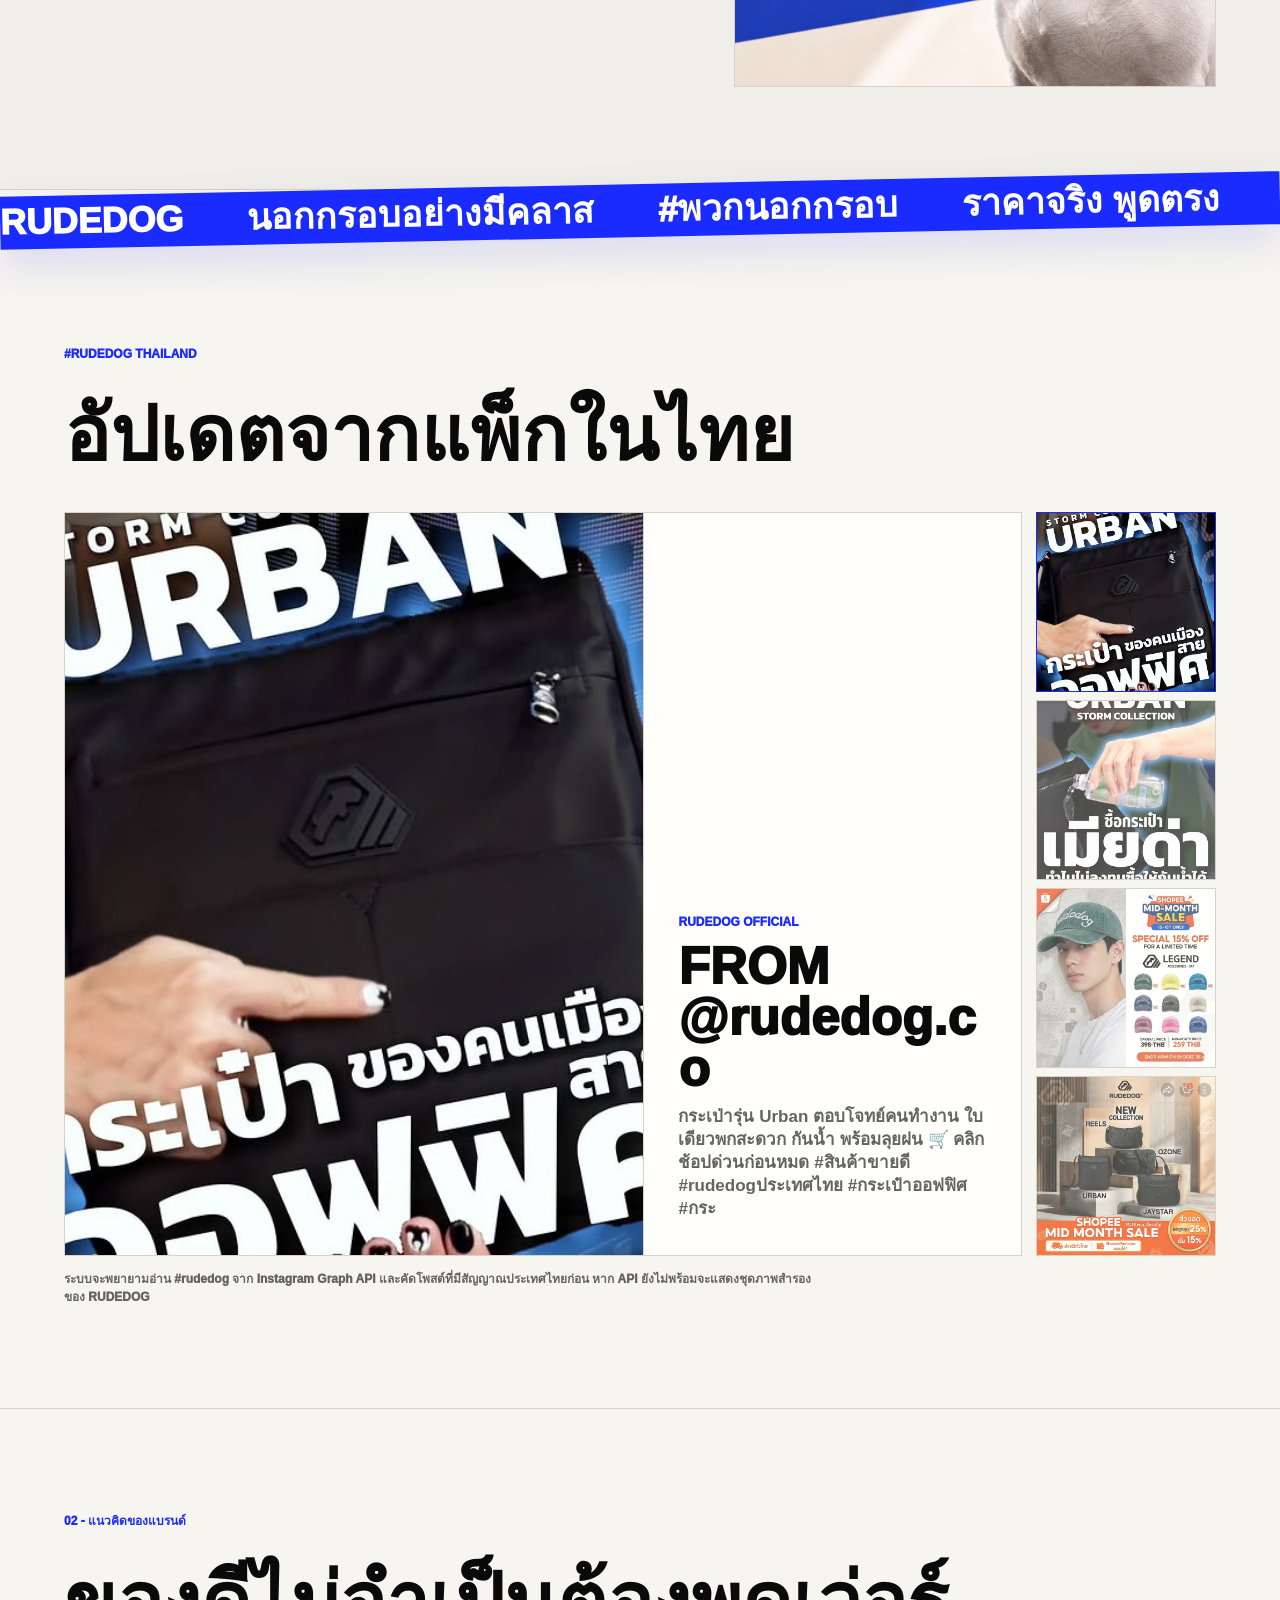
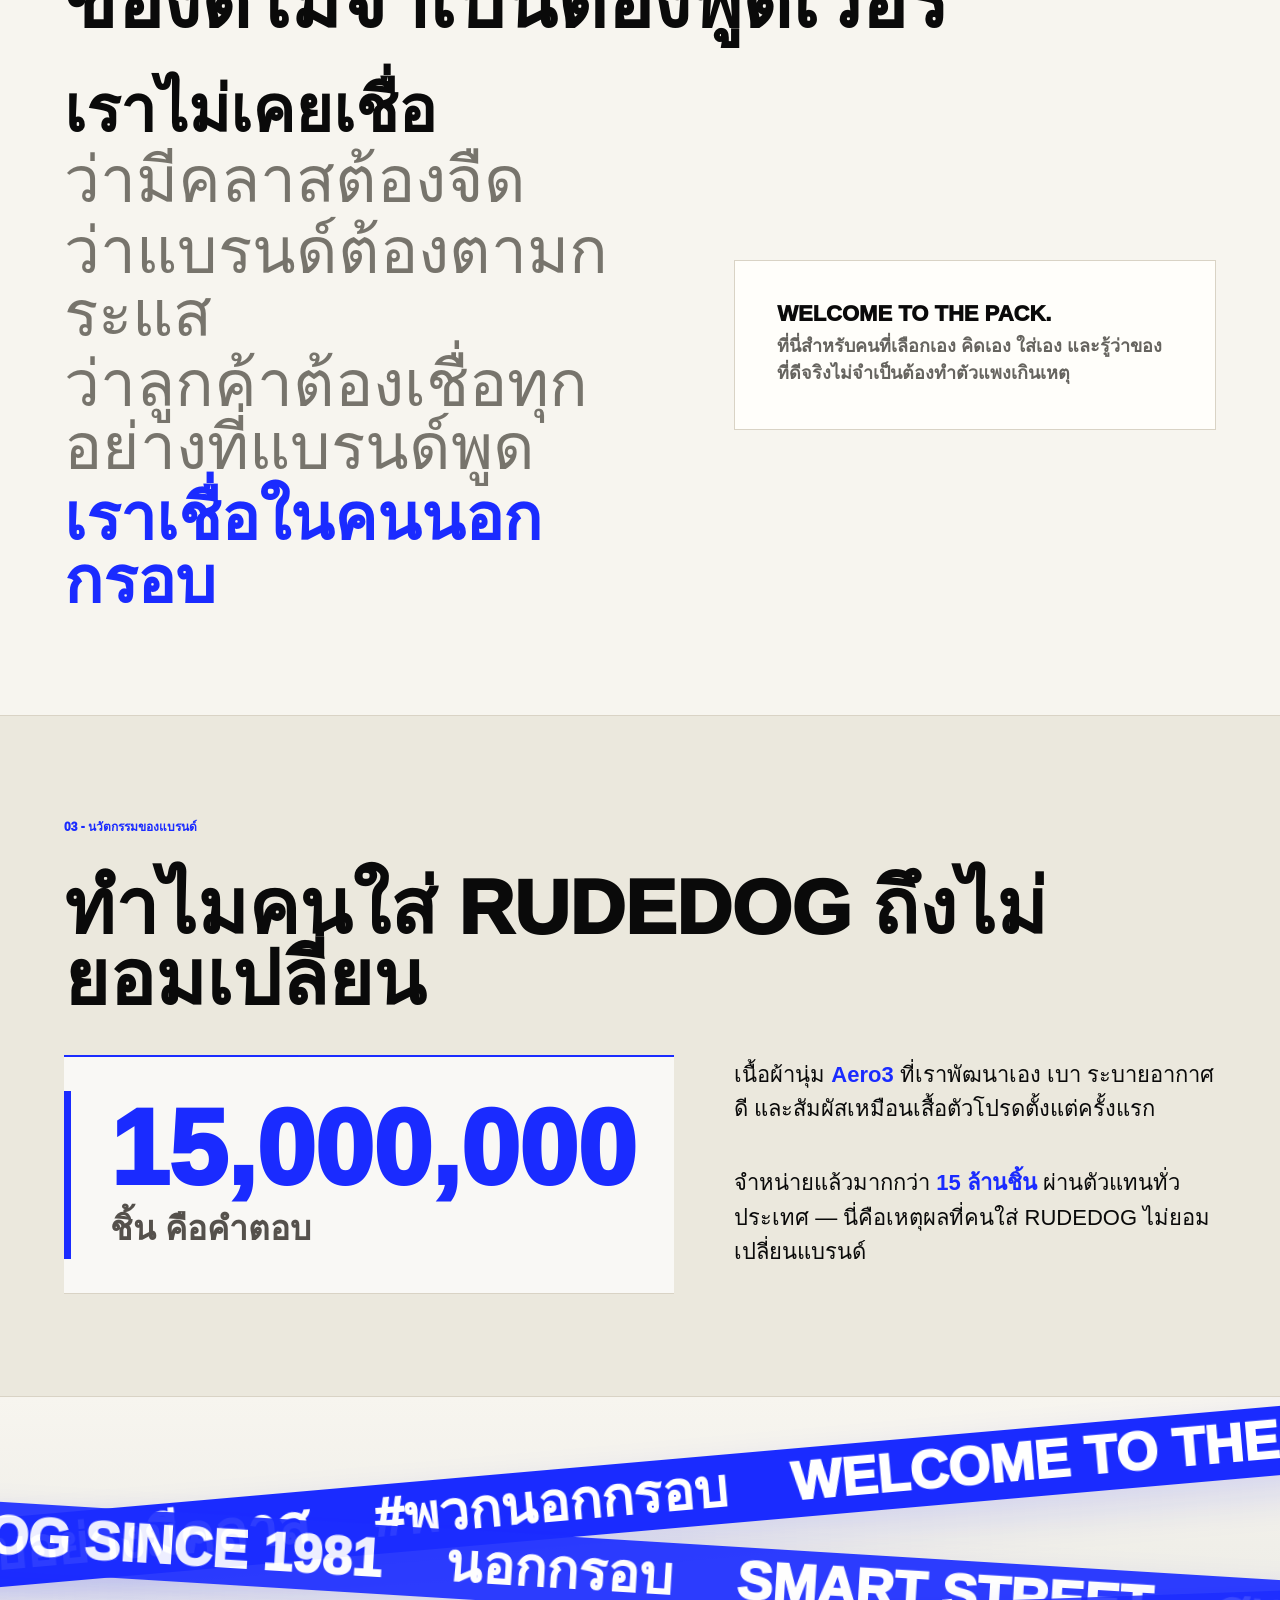
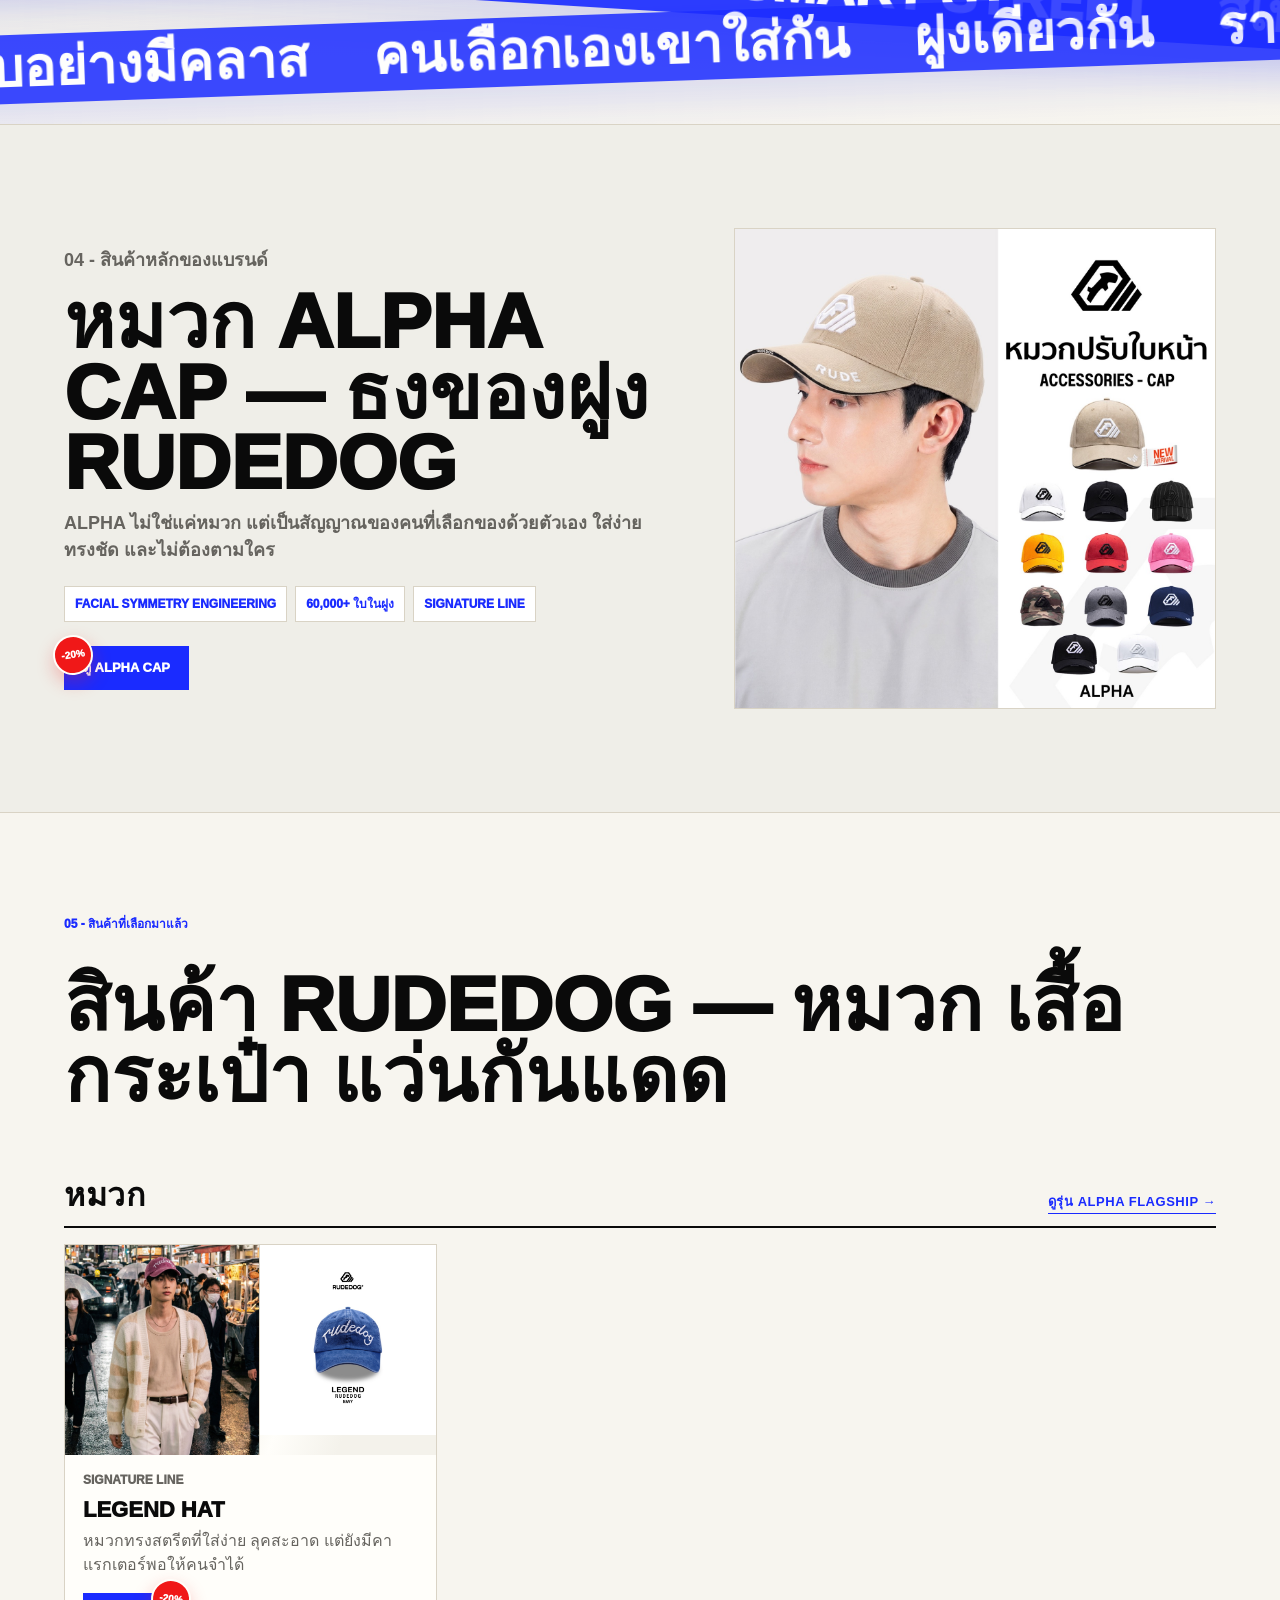
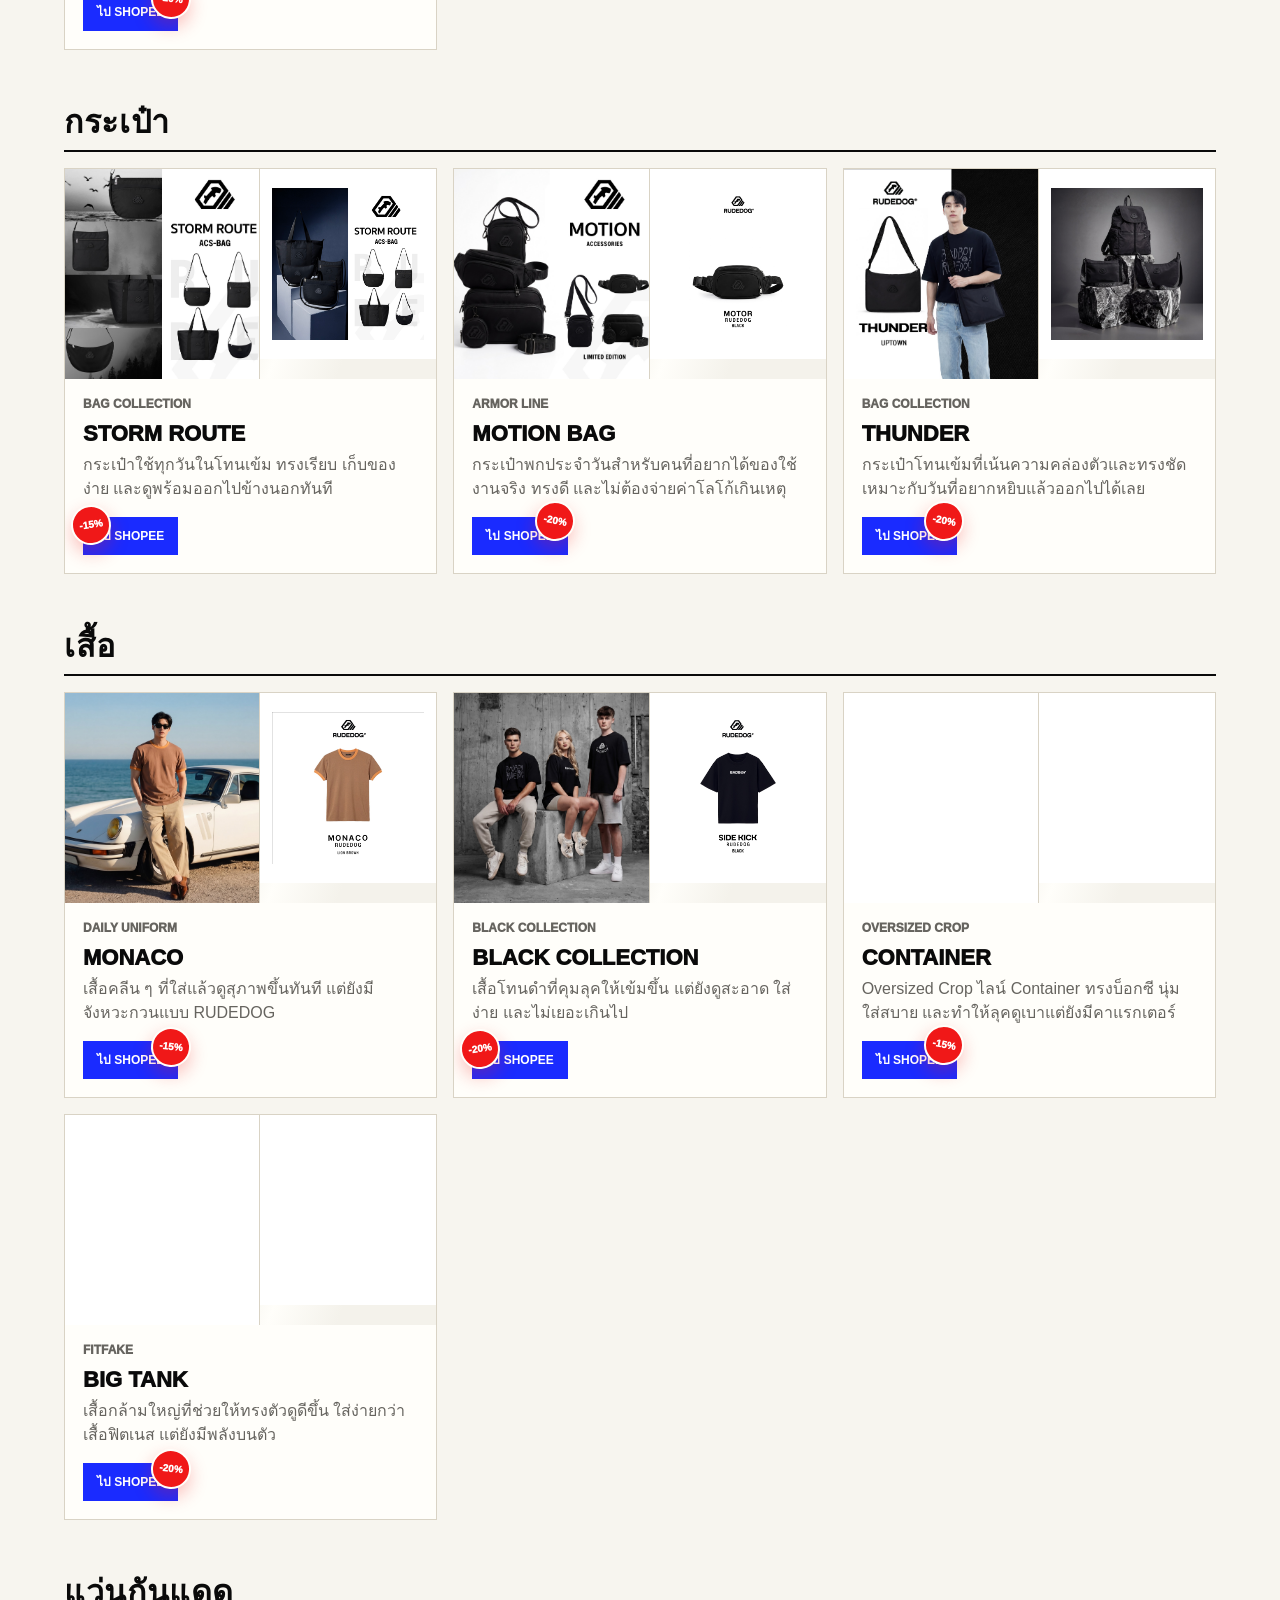
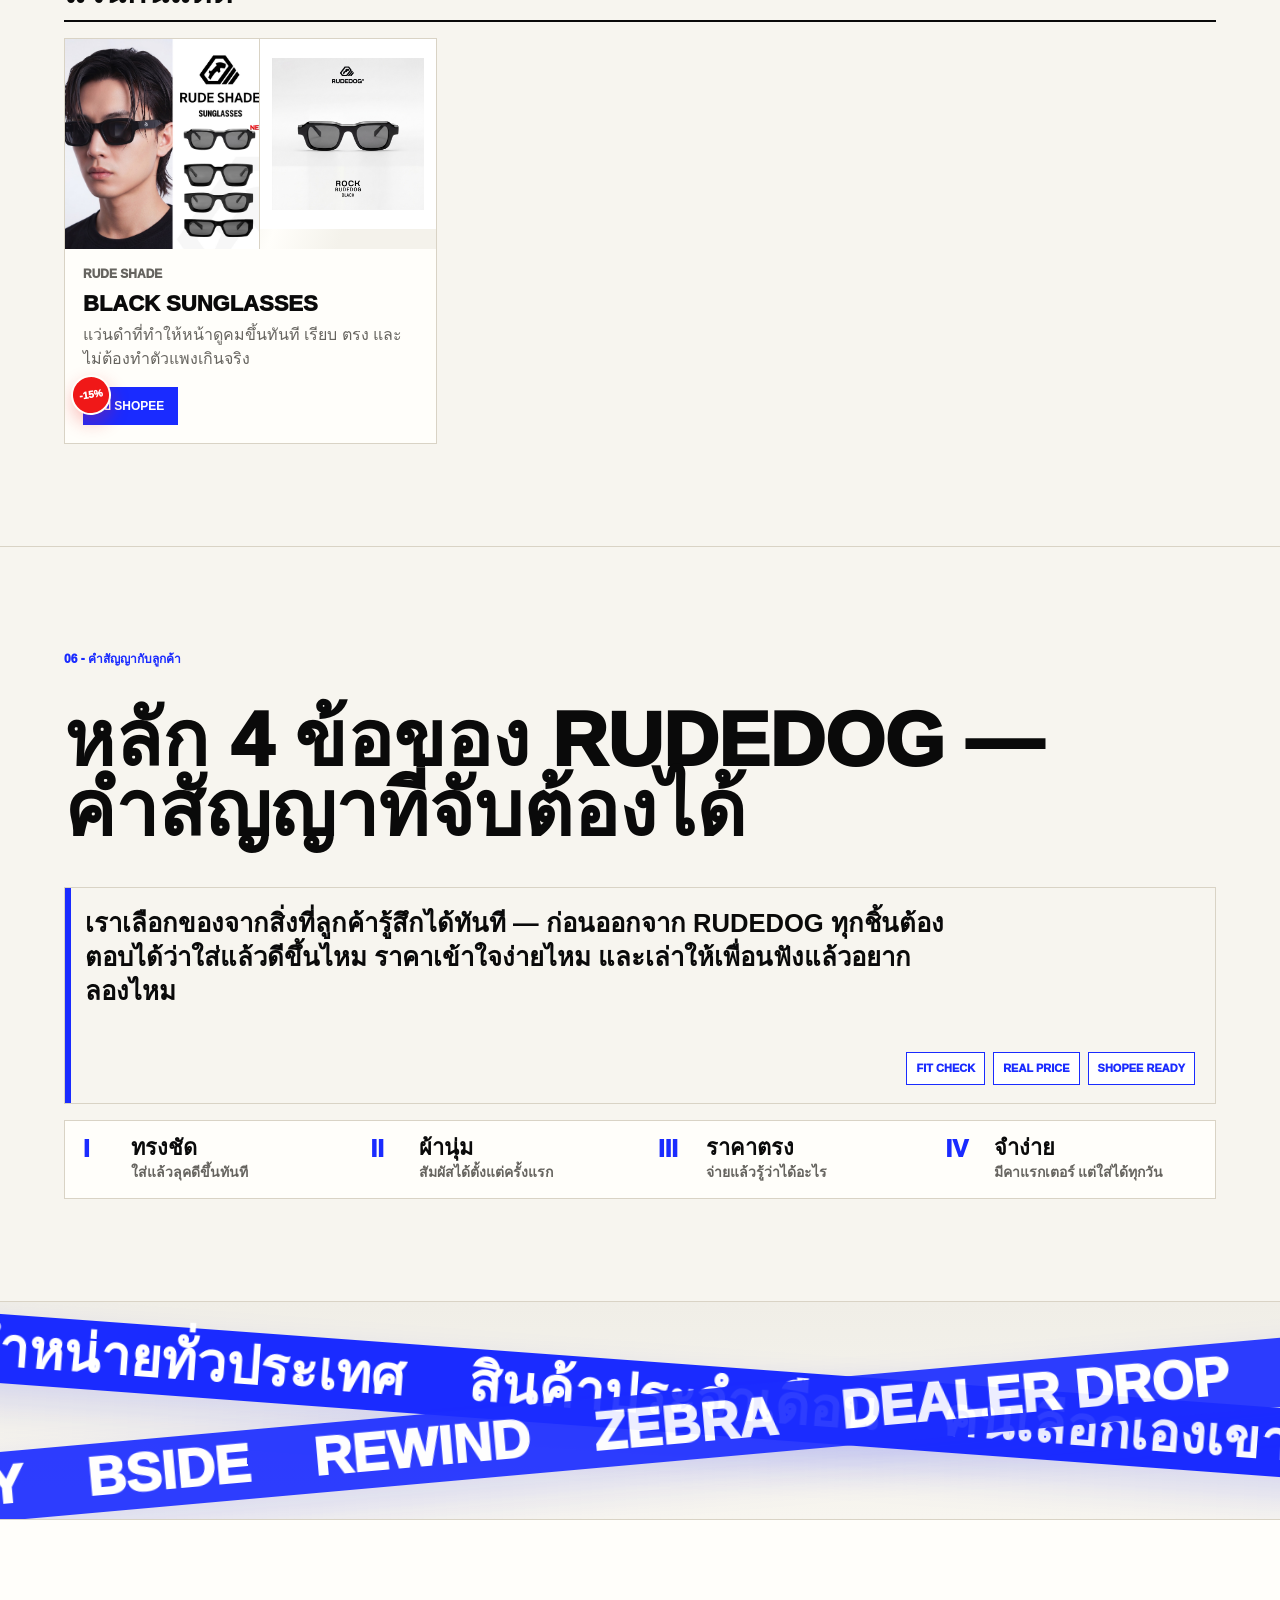
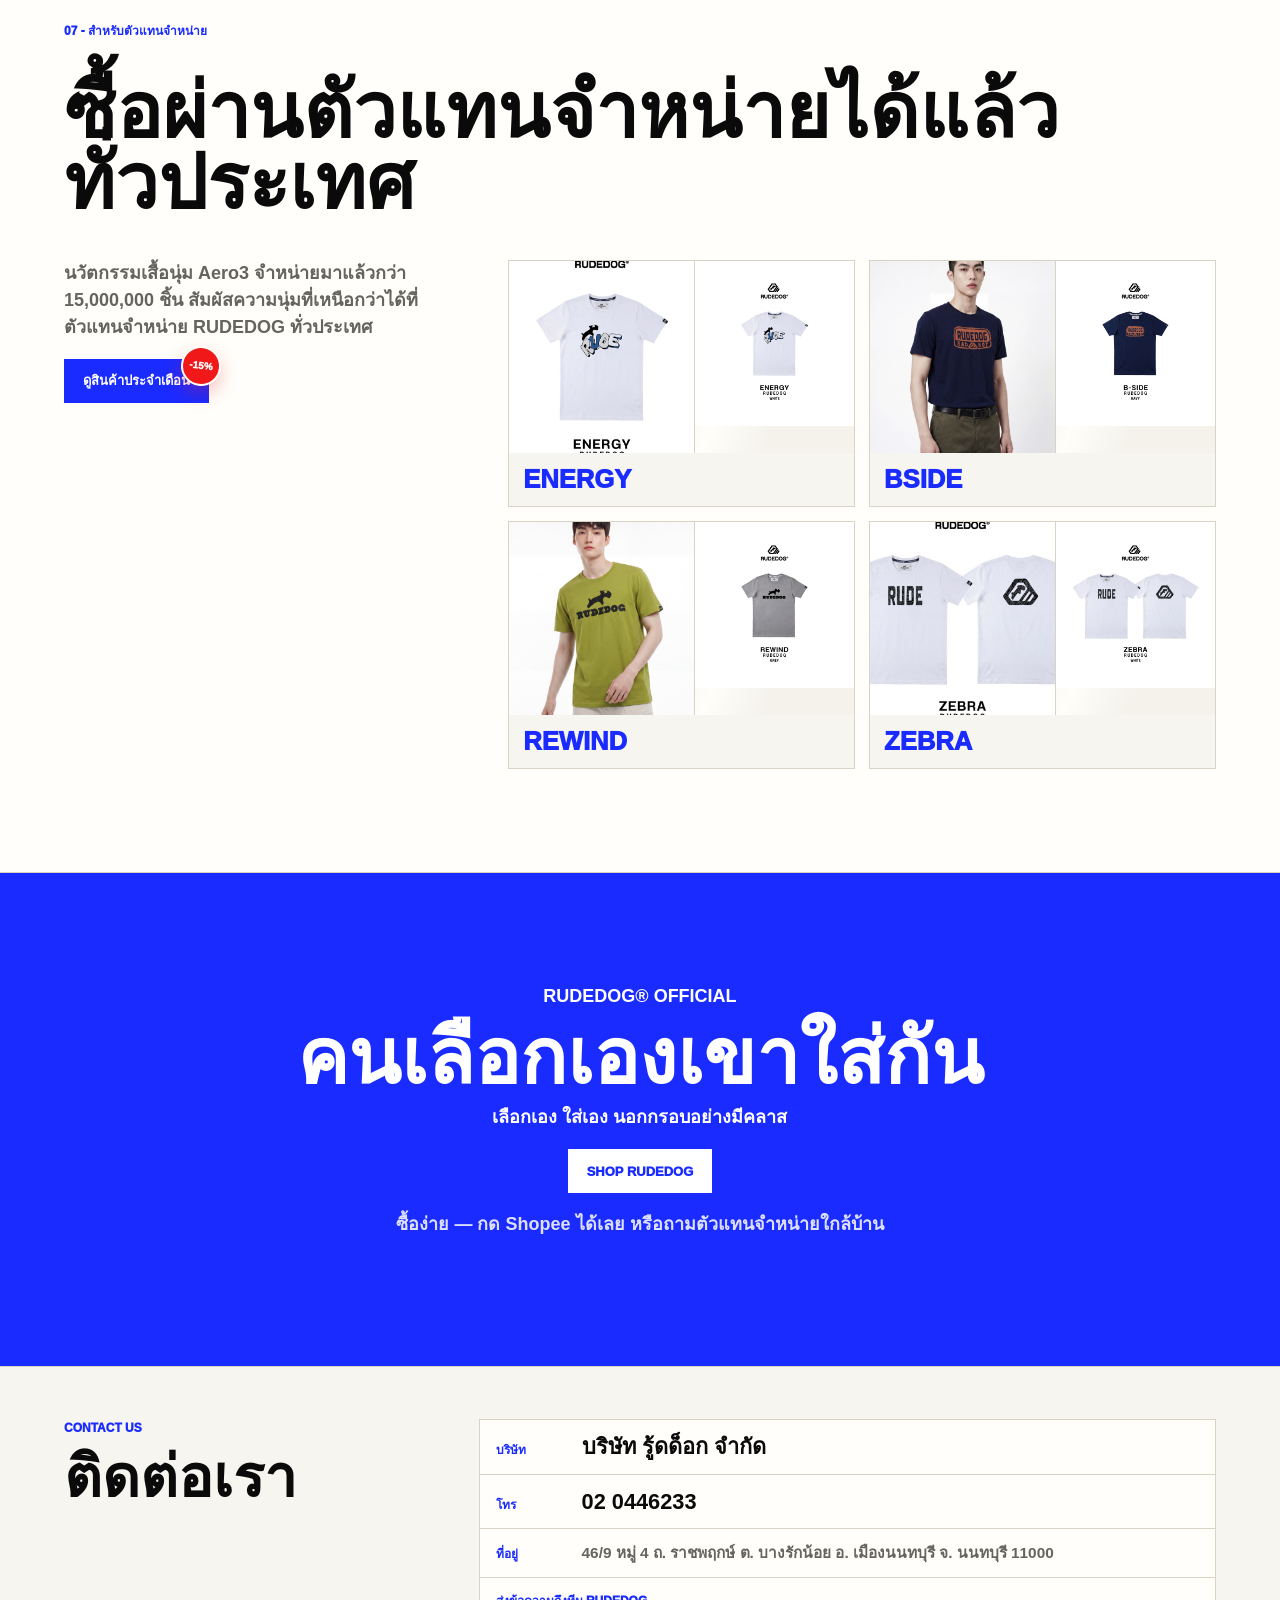
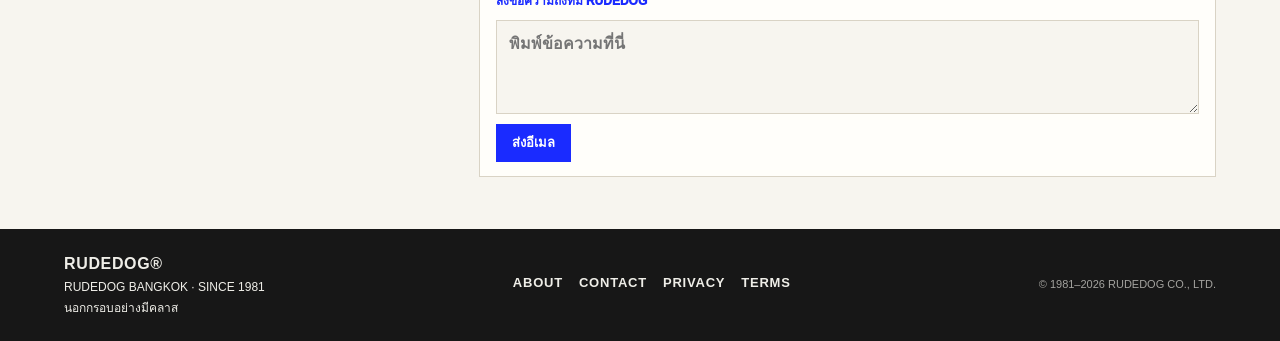
==== commit d30aed76: "Refine hero proof cards" ====
--- a/index.html
+++ b/index.html
@@ -17,6 +17,9 @@
   <meta name="twitter:image" content="https://rudedog.co/assets/images/og-rudedog-cover-1200x630.webp">
   <meta name="twitter:title" content="RUDEDOG® - นอกกรอบอย่างมีคลาส">
   <meta name="twitter:description" content="สำหรับคนที่เลือกเอง คิดเอง และอยากใส่ของที่มีคาแรกเตอร์โดยไม่ต้องตามใคร">
+  <link rel="preconnect" href="https://fonts.googleapis.com">
+  <link rel="preconnect" href="https://fonts.gstatic.com" crossorigin>
+  <link href="https://fonts.googleapis.com/css2?family=Bai+Jamjuree:wght@700&family=Noto+Sans+Thai:wght@800;900&display=swap" rel="stylesheet">
   <!-- Meta Pixel Code -->
   <script>
   !function(f,b,e,v,n,t,s)
@@ -158,23 +161,6 @@
           <a class="button primary" href="https://s.shopee.co.th/1BJFIykJtW?share_channel_code=6" target="_blank" rel="noopener">New-in มาใหม่</a>
           <a class="button ghost deal-pop deal-pop-a promo-drop-button" data-deal="SALE!" href="https://shopee.co.th/shop/100182303/search?keyword=%E0%B9%82%E0%B8%9B%E0%B8%A3%E0%B8%A5%E0%B8%87&amp;utm_source=rudedog_site&amp;utm_medium=organic&amp;utm_campaign=hero_promo_drop" target="_blank" rel="noopener">โปรลง <span>แรงมากกก</span></a>
         </div>
-        <div class="trust-proof" aria-label="RUDEDOG brand proof">
-          <div>
-            <span class="proof-label">ผู้คนนับ</span>
-            <strong>1,000,000+</strong>
-            <span class="proof-note">วางใจและบอกต่อ</span>
-          </div>
-          <div>
-            <span class="proof-label">ส่งมอบเสื้อยืดแล้วกว่า</span>
-            <strong>15,000,000</strong>
-            <span class="proof-note">ชิ้นตลอดกว่า 15 ปี</span>
-          </div>
-          <div>
-            <span class="proof-label">แบรนด์ไทย</span>
-            <strong>SINCE 1981</strong>
-            <span class="proof-note">นอกกรอบอย่างมีคลาส</span>
-          </div>
-        </div>
       </div>
       <div class="hero-visual hero-product reveal">
         <a class="image-link" href="https://s.shopee.co.th/4qCWMobiTN" target="_blank" rel="noopener" aria-label="ดูสินค้า RUDEDOG ALPHA CAP บน Shopee">
@@ -189,6 +175,38 @@
           <img src="assets/images/alpha-cap-white.jpg" alt="หมวก RUDEDOG ALPHA CAP สี White" width="1000" height="1000" decoding="async" fetchpriority="high">
           <img src="assets/images/alpha-cap-grey.jpg" alt="หมวก RUDEDOG ALPHA CAP สี Grey" width="1000" height="1000" decoding="async" fetchpriority="high">
         </div>
+      </div>
+      <div class="trust-proof trust-proof--compact reveal" aria-label="RUDEDOG brand proof">
+        <div class="proof-card proof-card--wide-number">
+          <span class="proof-label">ผู้คนนับ</span>
+          <strong>1,000,000+</strong>
+          <span class="proof-note">วางใจและบอกต่อ</span>
+        </div>
+        <a class="proof-card" href="https://www.tiktok.com/@rudedog.co" target="_blank" rel="noopener" aria-label="ดู RUDEDOG บน TikTok Shop">
+          <span class="proof-label">TikTok Shop</span>
+          <strong>4.9/5</strong>
+          <span class="proof-note">คะแนนจากร้าน</span>
+        </a>
+        <a class="proof-card" href="https://s.shopee.co.th/1BJFIykJtW?share_channel_code=6" target="_blank" rel="noopener" aria-label="ดูร้าน RUDEDOG บน Shopee">
+          <span class="proof-label">Shopee</span>
+          <strong>4.9/5</strong>
+          <span class="proof-note">คะแนนจากร้าน</span>
+        </a>
+        <a class="proof-card" href="https://www.facebook.com/rudedog.co" target="_blank" rel="noopener" aria-label="ดู RUDEDOG บน Facebook">
+          <span class="proof-label">Facebook</span>
+          <strong>1.5M</strong>
+          <span class="proof-note">followers</span>
+        </a>
+        <a class="proof-card" href="https://www.tiktok.com/@rudedog.co" target="_blank" rel="noopener" aria-label="ดู RUDEDOG บน TikTok">
+          <span class="proof-label">TikTok</span>
+          <strong>180K</strong>
+          <span class="proof-note">followers</span>
+        </a>
+        <a class="proof-card" href="https://s.shopee.co.th/1BJFIykJtW?share_channel_code=6" target="_blank" rel="noopener" aria-label="ดูร้าน RUDEDOG บน Shopee">
+          <span class="proof-label">Shopee</span>
+          <strong>30K</strong>
+          <span class="proof-note">followers</span>
+        </a>
       </div>
     </section>
 
--- a/assets/css/styles.css
+++ b/assets/css/styles.css
@@ -231,7 +231,12 @@
   gap: 0;
   align-items: center;
   justify-items: center;
+  font-family: "Bai Jamjuree", "Noto Sans Thai", Inter, Arial, sans-serif;
+  font-weight: 700;
   line-height: .78;
+  letter-spacing: 0;
+  -webkit-text-stroke: .01em currentColor;
+  text-rendering: geometricPrecision;
 }
 
 .hero-title-line {
@@ -367,31 +372,58 @@
   margin: clamp(28px, 5vw, 54px) 0 0;
   display: grid;
   grid-template-columns: repeat(3, minmax(0, 1fr));
-  gap: 0;
-  background: rgba(255, 255, 255, .74);
-  border-top: 2px solid var(--ink);
-  border-bottom: 1px solid var(--line);
-}
-
-.trust-proof div {
+  gap: 12px;
+}
+
+.hero > .trust-proof {
+  grid-column: 1 / -1;
+  width: min(900px, 100%);
+  margin: clamp(6px, 1.3vw, 14px) auto 0;
+}
+
+.trust-proof.trust-proof--compact div,
+.trust-proof.trust-proof--compact a {
+  min-height: 76px;
+  padding: 12px 18px;
+  gap: 3px;
+}
+
+.trust-proof.trust-proof--compact strong {
+  font-size: clamp(30px, 2.55vw, 42px);
+  line-height: .86;
+}
+
+.trust-proof .proof-card--wide-number strong {
+  font-size: clamp(28px, 2.35vw, 38px);
+}
+
+.trust-proof.trust-proof--compact .proof-label {
+  font-size: clamp(15px, 1.35vw, 20px);
+}
+
+.trust-proof.trust-proof--compact .proof-note {
+  font-size: clamp(13px, 1.1vw, 17px);
+}
+
+.trust-proof div,
+.trust-proof a {
   display: grid;
   align-content: center;
-  gap: 5px;
-  min-height: 102px;
-  padding: 14px 18px;
-  border-right: 1px solid var(--line);
-}
-
-.trust-proof div:last-child {
-  border-right: 0;
+  gap: 7px;
+  min-height: 118px;
+  padding: 18px 22px;
+  background: color-mix(in srgb, var(--white) 96%, white);
+  border: 1px solid color-mix(in srgb, var(--line) 78%, white);
+  border-radius: 8px;
+  box-shadow: 0 10px 26px rgba(10, 10, 10, .06);
 }
 
 .trust-proof strong {
   margin: 0;
   color: var(--blue);
-  font-size: clamp(28px, 2.55vw, 38px);
+  font-size: clamp(32px, 3vw, 48px);
   font-weight: 1000;
-  line-height: .92;
+  line-height: .88;
   letter-spacing: 0;
 }
 
@@ -399,18 +431,28 @@
   display: block;
 }
 
+.trust-proof a {
+  transition: color .18s ease, transform .18s ease, box-shadow .18s ease;
+}
+
+.trust-proof a:hover {
+  color: var(--blue);
+  transform: translateY(-2px);
+  box-shadow: 0 16px 34px rgba(10, 10, 10, .09);
+}
+
 .proof-label {
   color: var(--ink);
-  font-size: clamp(12px, 1vw, 14px);
+  font-size: clamp(17px, 1.8vw, 24px);
   font-weight: 950;
-  line-height: 1.15;
+  line-height: 1.05;
 }
 
 .proof-note {
-  color: var(--muted);
-  font-size: clamp(12px, .92vw, 13px);
-  font-weight: 720;
-  line-height: 1.25;
+  color: #55514c;
+  font-size: clamp(15px, 1.45vw, 20px);
+  font-weight: 900;
+  line-height: 1.08;
 }
 
 .hero-visual {
@@ -562,6 +604,7 @@
 .ig-spotlight > div {
   display: grid;
   align-content: end;
+  min-width: 0;
   padding: clamp(18px, 3vw, 34px);
   border-left: 1px solid var(--line);
 }
@@ -579,7 +622,8 @@
   color: var(--ink);
   font-size: clamp(30px, 4vw, 60px);
   font-weight: 1000;
-  line-height: .95;
+  line-height: 1;
+  overflow-wrap: anywhere;
 }
 
 .ig-spotlight p {
@@ -587,6 +631,8 @@
   color: var(--muted);
   font-size: 17px;
   font-weight: 750;
+  line-height: 1.35;
+  overflow-wrap: anywhere;
 }
 
 .ig-thumbs {
@@ -643,32 +689,43 @@
 }
 
 .aero3-figure {
+  position: relative;
   display: grid;
   align-content: center;
-  gap: 6px;
-  padding: clamp(24px, 4vw, 48px);
-  background: var(--ink);
-  color: var(--white);
-  border-radius: 4px;
+  gap: clamp(10px, 1.5vw, 16px);
+  padding: clamp(24px, 4vw, 46px);
+  background: rgba(255, 255, 255, .72);
+  color: var(--ink);
+  border-top: 2px solid var(--blue);
+  border-bottom: 1px solid var(--line);
   text-align: left;
 }
 
+.aero3-figure::before {
+  content: "";
+  position: absolute;
+  inset: clamp(18px, 3vw, 34px) auto clamp(18px, 3vw, 34px) 0;
+  width: 7px;
+  background: var(--blue);
+}
+
 .aero3-figure strong {
-  font-size: clamp(52px, 9vw, 120px);
-  line-height: .95;
+  display: block;
+  width: min-content;
+  max-width: 100%;
+  color: var(--blue);
+  font-size: clamp(58px, 8.2vw, 112px);
   font-weight: 1000;
-  letter-spacing: -0.02em;
-  color: var(--blue);
-  background: var(--white);
-  padding: 0 12px;
-  display: inline-block;
-  width: max-content;
+  line-height: .88;
+  letter-spacing: 0;
 }
 
 .aero3-figure span {
-  font-size: clamp(16px, 2vw, 22px);
-  letter-spacing: .04em;
-  text-transform: uppercase;
+  max-width: 16ch;
+  color: #55514c;
+  font-size: clamp(22px, 2.6vw, 36px);
+  font-weight: 950;
+  line-height: 1.05;
 }
 
 .aero3-copy {
@@ -1568,11 +1625,16 @@
   }
 
   .aero3-figure {
-    padding: 20px;
+    padding: 24px;
   }
 
   .aero3-figure strong {
-    font-size: clamp(46px, 13vw, 80px);
+    font-size: clamp(52px, 15vw, 66px);
+  }
+
+  .aero3-figure span {
+    max-width: none;
+    font-size: clamp(22px, 6.2vw, 28px);
   }
 
   .instagram-feed,
@@ -1582,15 +1644,25 @@
 
   .ig-spotlight {
     min-height: 0;
+    grid-auto-rows: auto;
   }
 
   .ig-spotlight img {
     aspect-ratio: 1 / 1.04;
+    display: block;
+    height: auto;
+    grid-row: 1;
   }
 
   .ig-spotlight > div {
+    position: relative;
+    z-index: 1;
+    grid-row: 2;
+    background: var(--white);
     border-top: 1px solid var(--line);
     border-left: 0;
+    align-content: start;
+    padding: 18px 16px;
   }
 
   .ig-thumbs {
@@ -1669,6 +1741,7 @@
 
   .hero {
     padding-top: 28px;
+    row-gap: 8px;
   }
 
   .hero-meta {
@@ -1717,28 +1790,32 @@
   }
 
   .trust-proof {
-    margin-top: 22px;
-    grid-template-columns: 1fr;
-  }
-
-  .trust-proof div {
-    min-height: 74px;
-    padding: 12px 14px;
-    border-right: 0;
-    border-bottom: 1px solid var(--line);
-  }
-
-  .trust-proof div:last-child {
-    border-bottom: 0;
+    margin-top: 0;
+    grid-template-columns: repeat(2, minmax(0, 1fr));
+    gap: 8px;
+  }
+
+  .trust-proof div,
+  .trust-proof a {
+    min-height: 78px;
+    padding: 10px 12px;
+    gap: 1px;
   }
 
   .trust-proof strong {
-    font-size: clamp(30px, 10vw, 38px);
-  }
-
-  .proof-label,
+    font-size: clamp(28px, 8.7vw, 38px);
+  }
+
+  .trust-proof .proof-card--wide-number strong {
+    font-size: clamp(25px, 7.5vw, 32px);
+  }
+
+  .proof-label {
+    font-size: clamp(15px, 4.35vw, 19px);
+  }
+
   .proof-note {
-    font-size: 12px;
+    font-size: clamp(12px, 3.55vw, 15px);
   }
 
   .product-grid,
@@ -1764,11 +1841,19 @@
   }
 
   .ig-spotlight strong {
-    font-size: 34px;
+    margin-top: 8px;
+    font-size: clamp(28px, 8vw, 34px);
+    line-height: 1.03;
   }
 
   .ig-spotlight p {
-    font-size: 15px;
+    display: -webkit-box;
+    max-height: 3.9em;
+    overflow: hidden;
+    font-size: 14px;
+    line-height: 1.3;
+    -webkit-box-orient: vertical;
+    -webkit-line-clamp: 3;
   }
 
   .ticker {
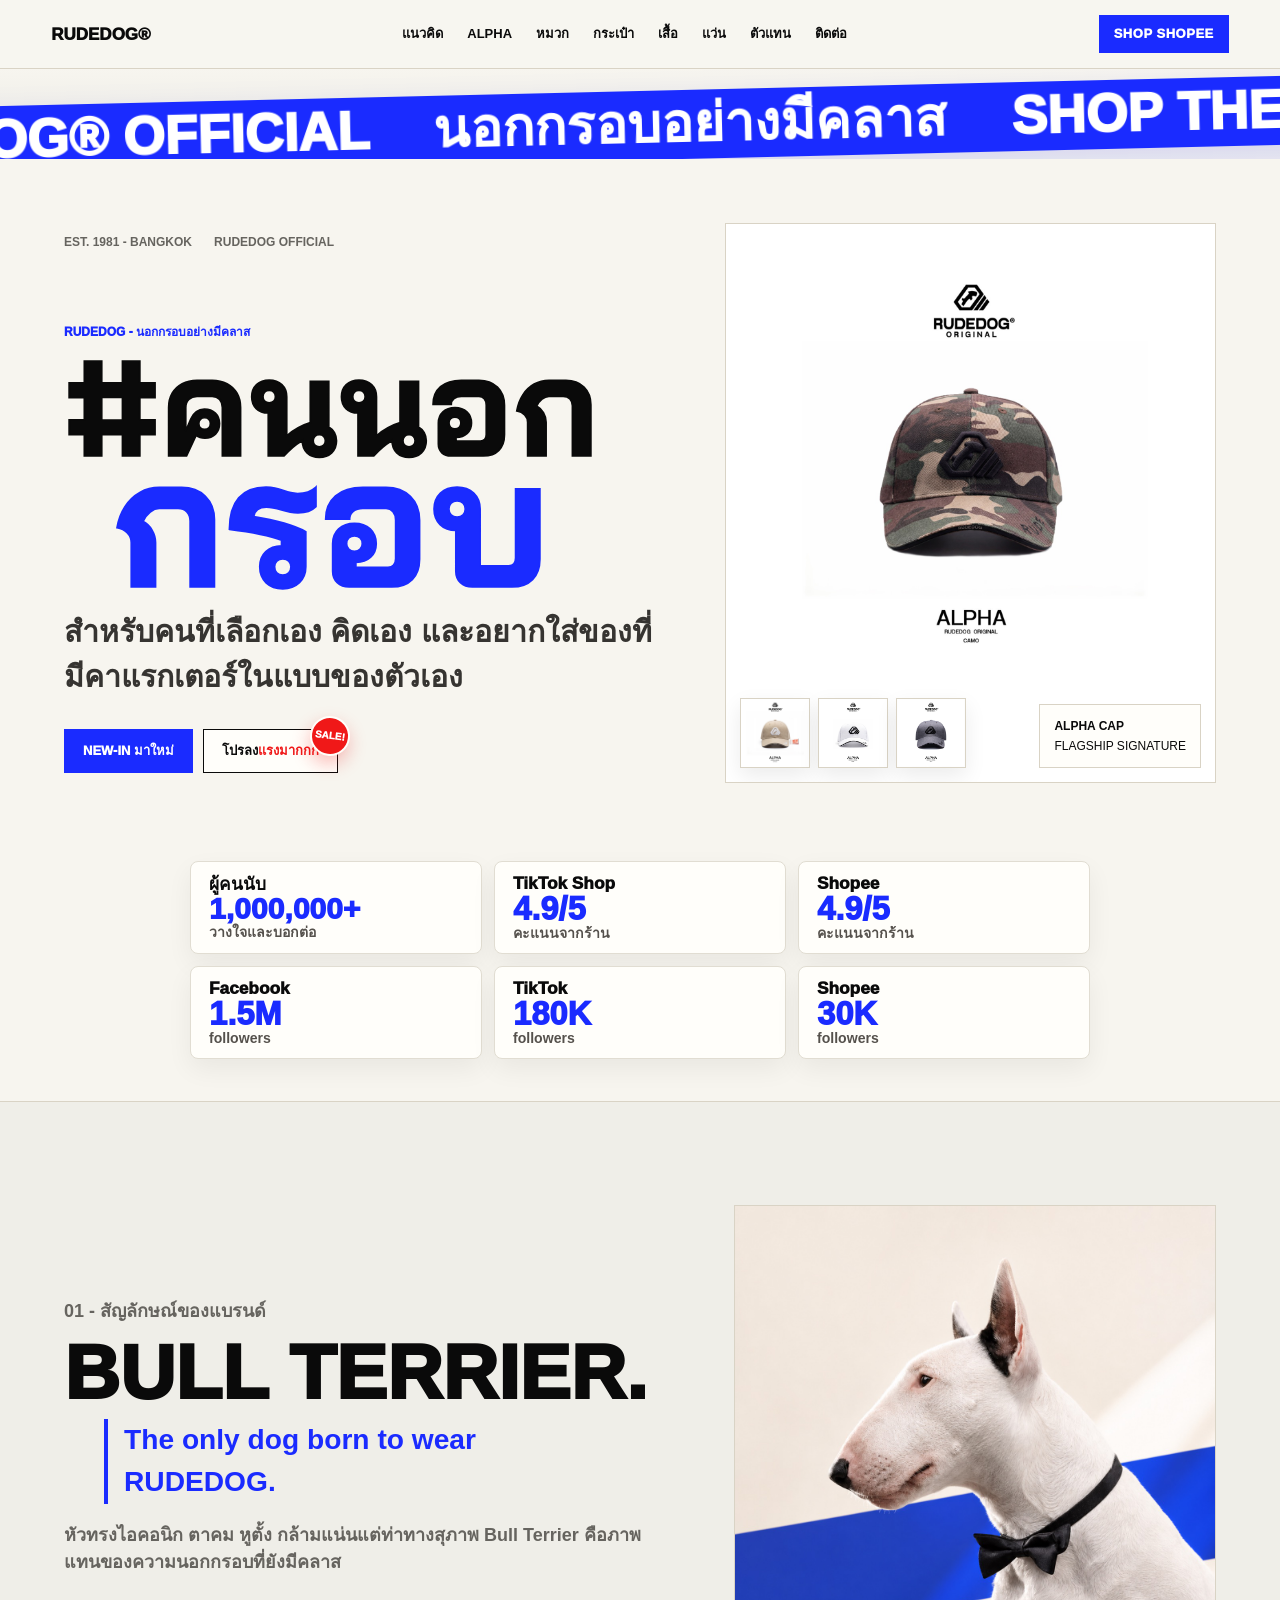
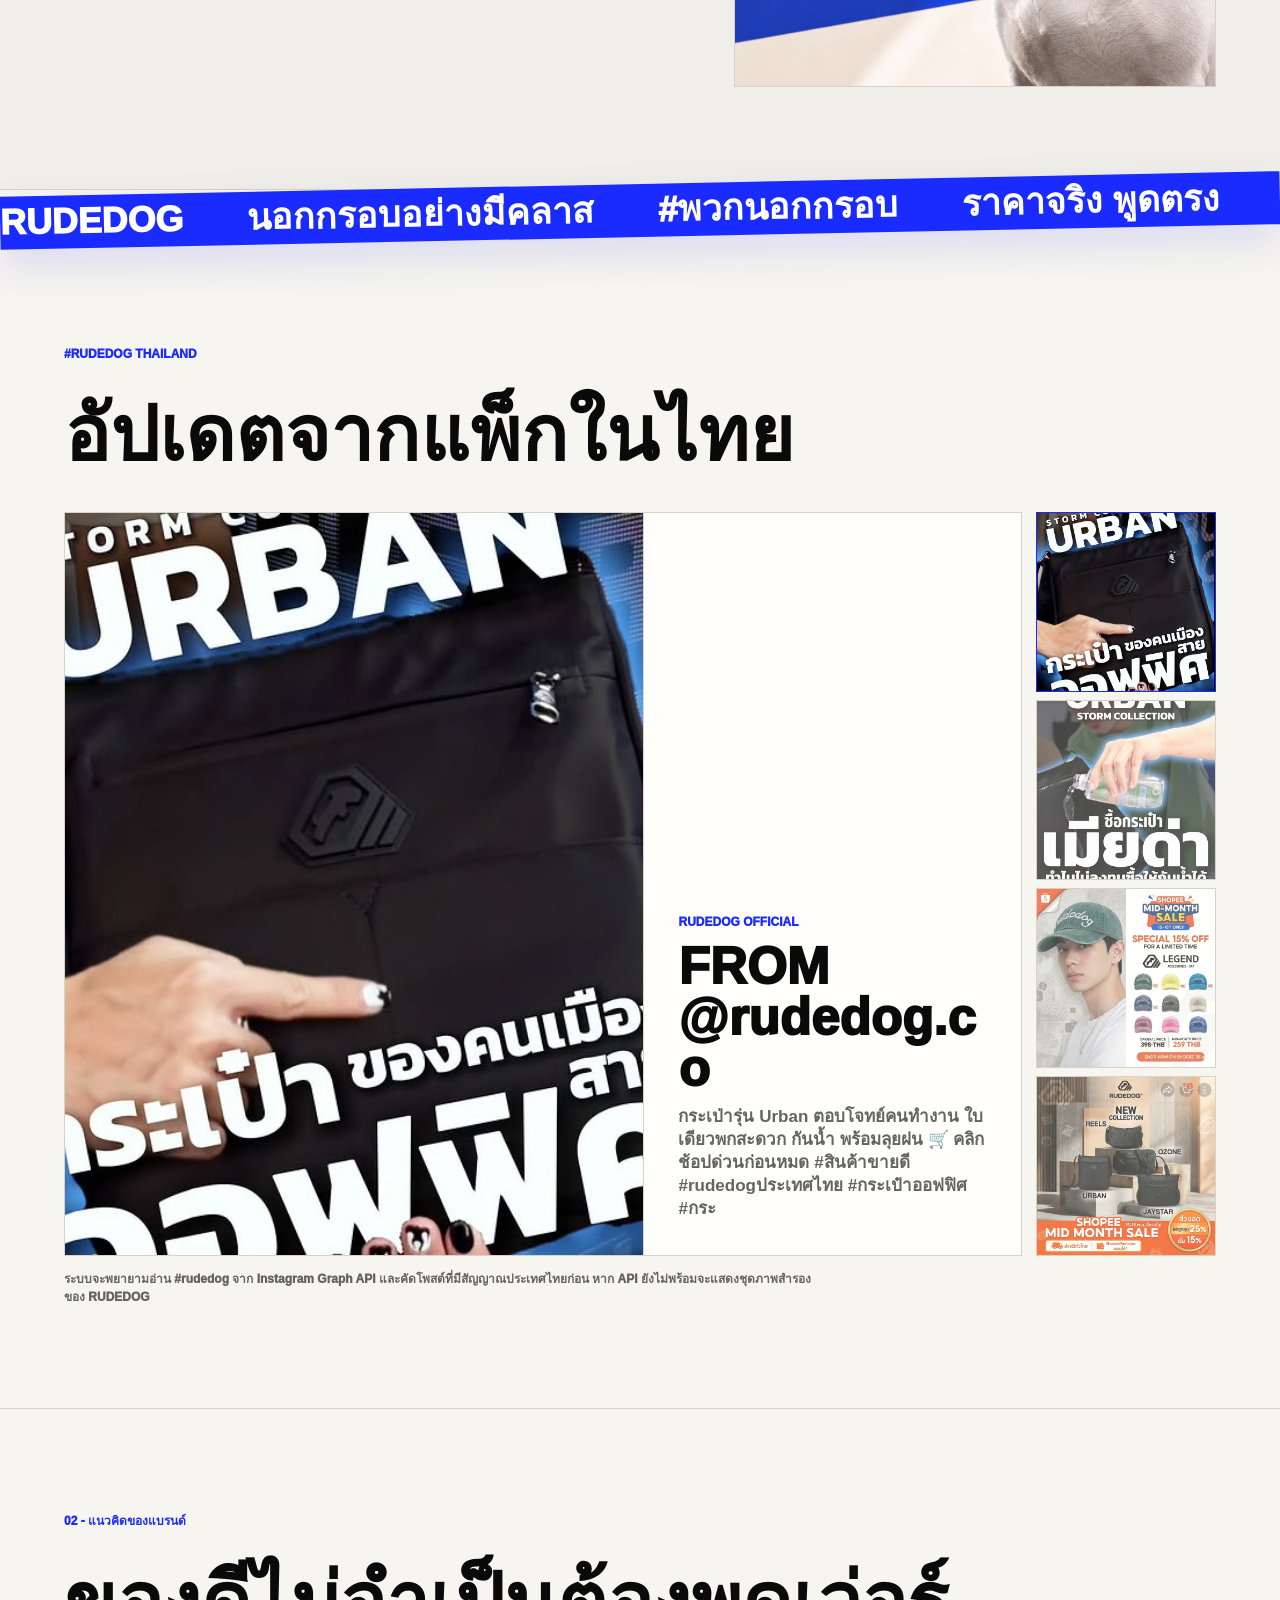
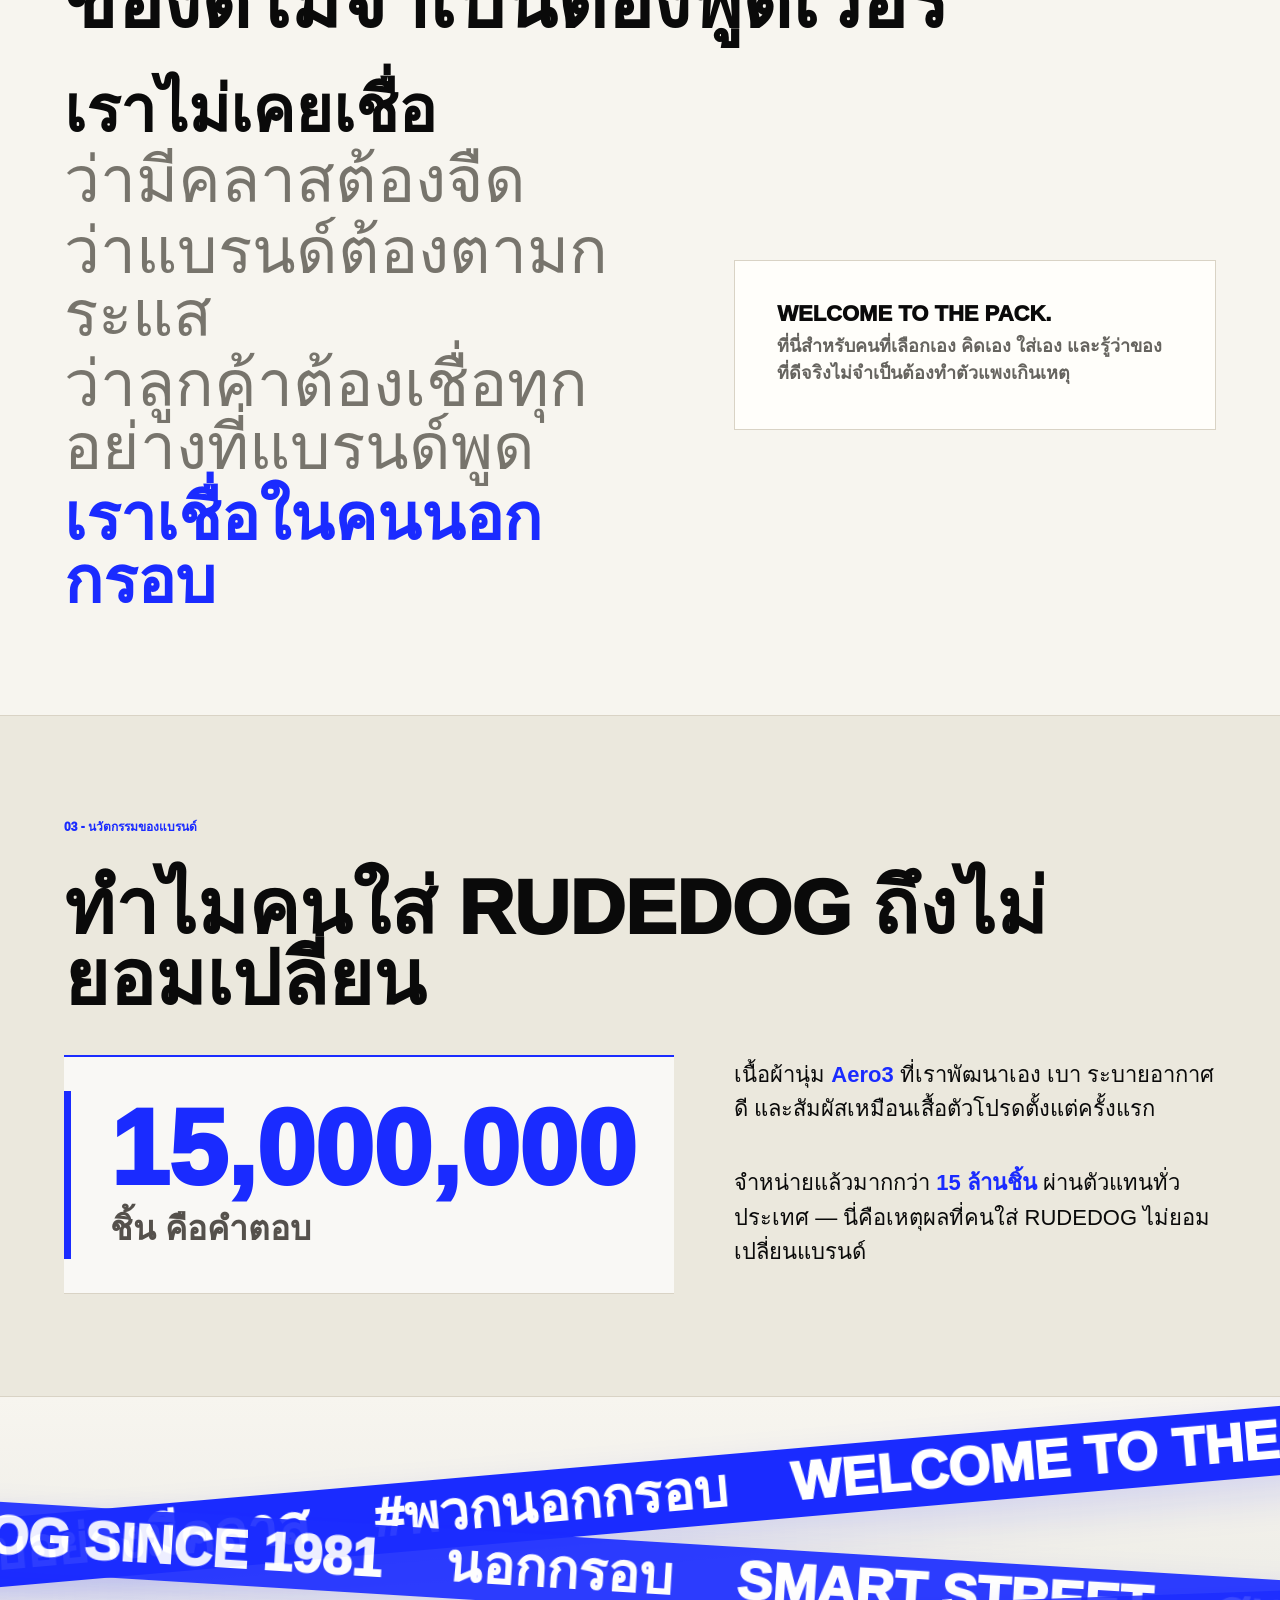
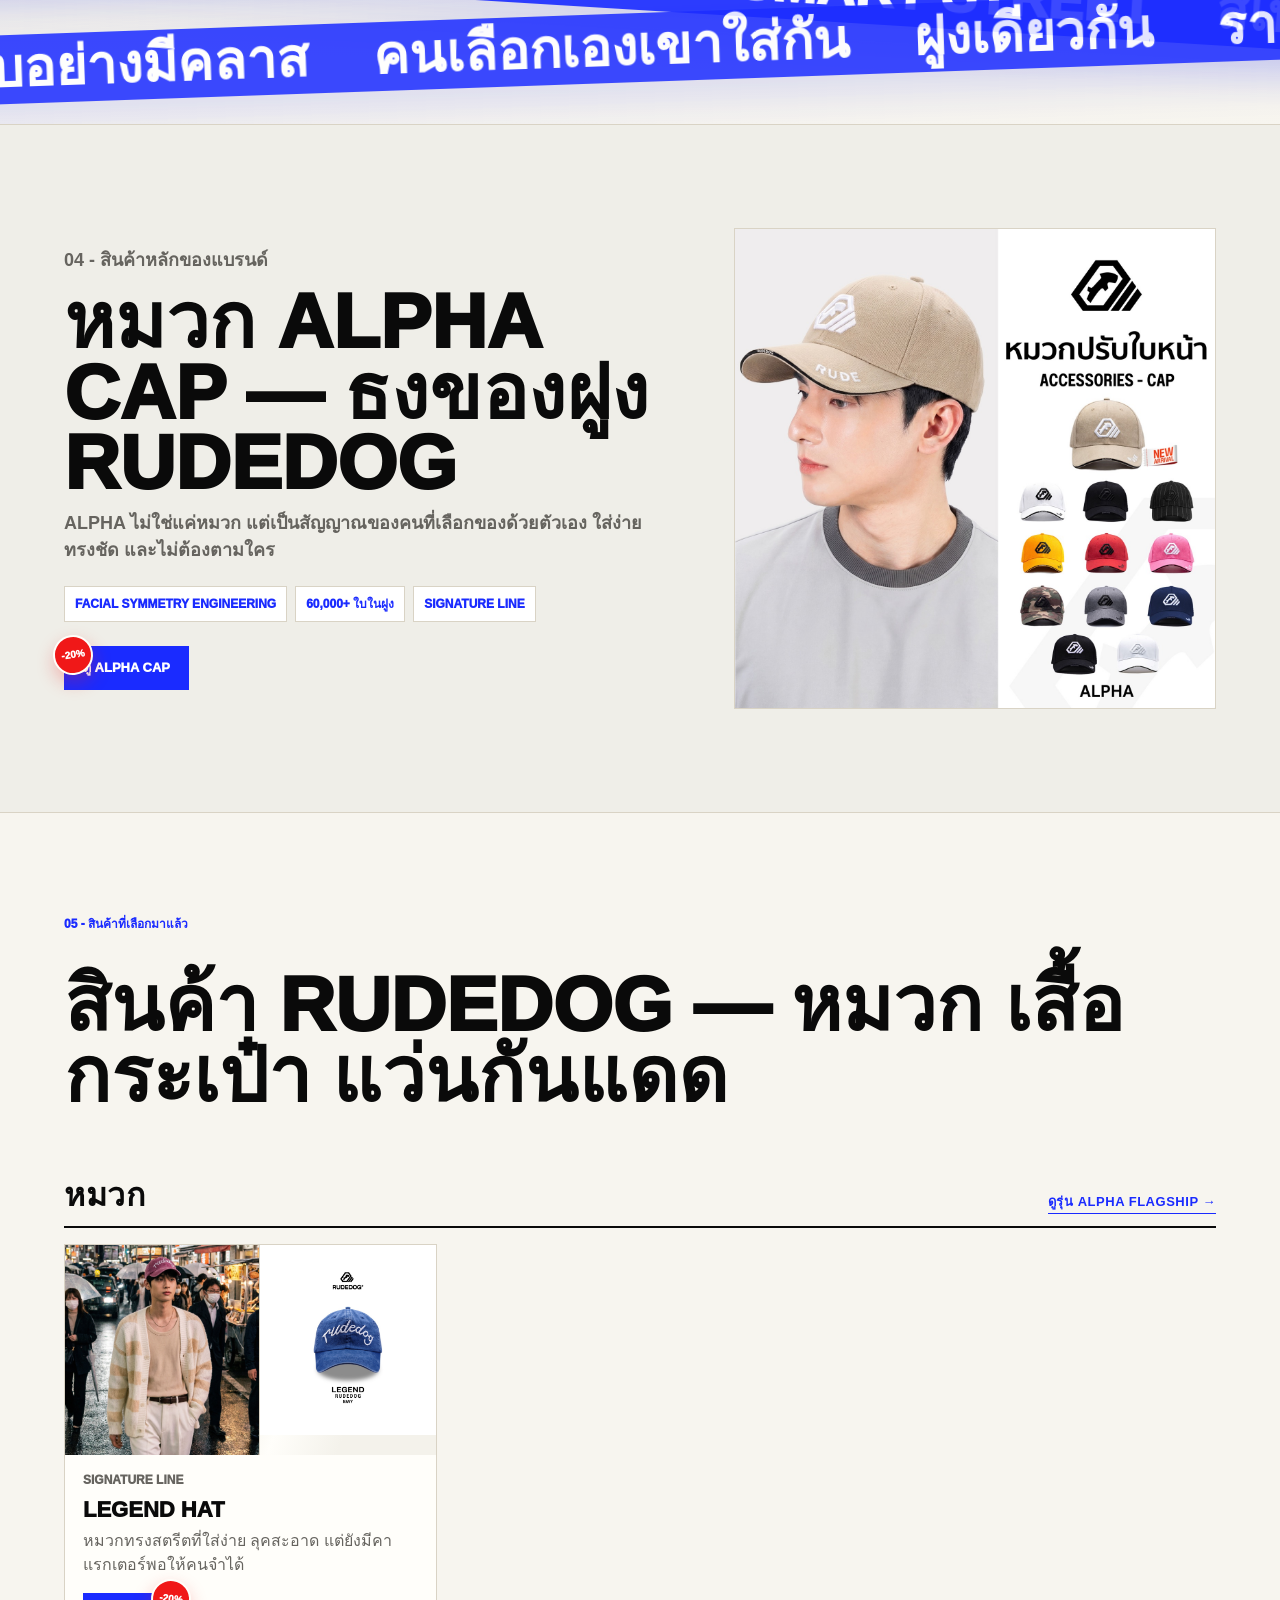
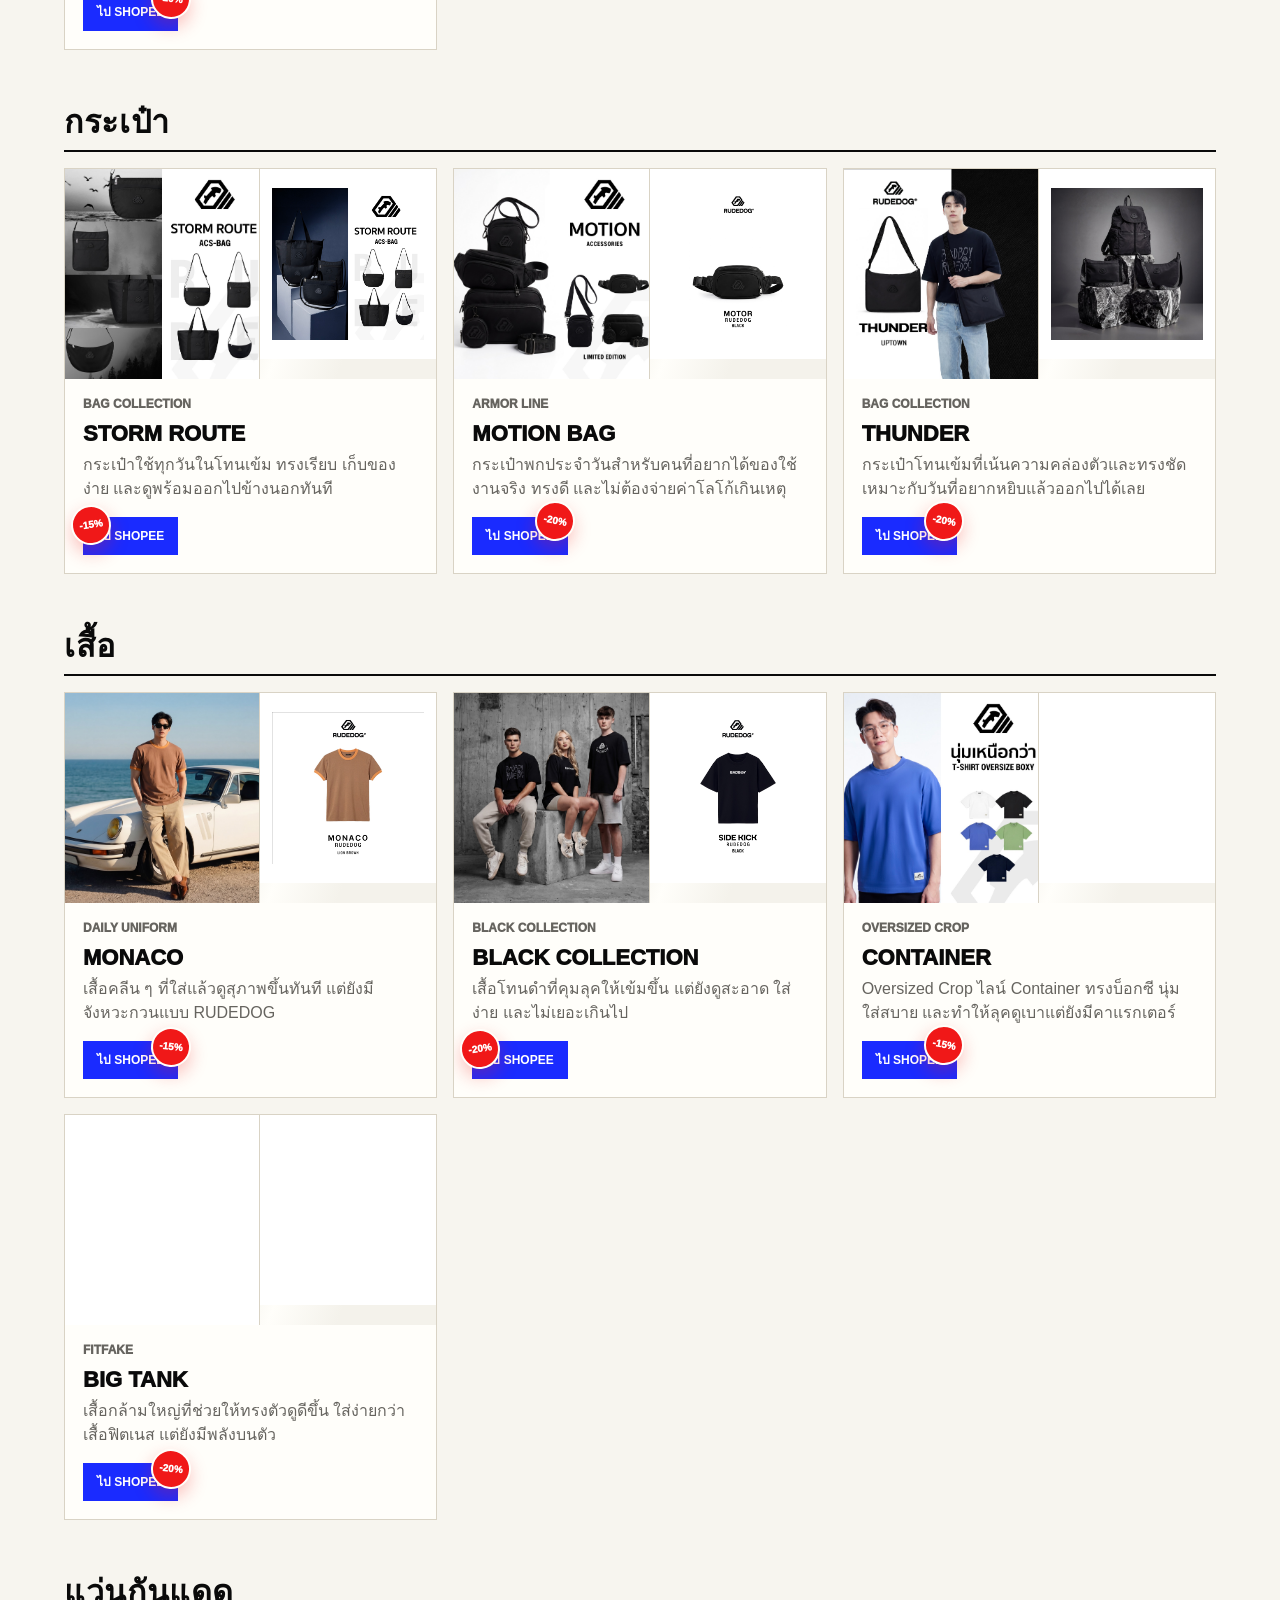
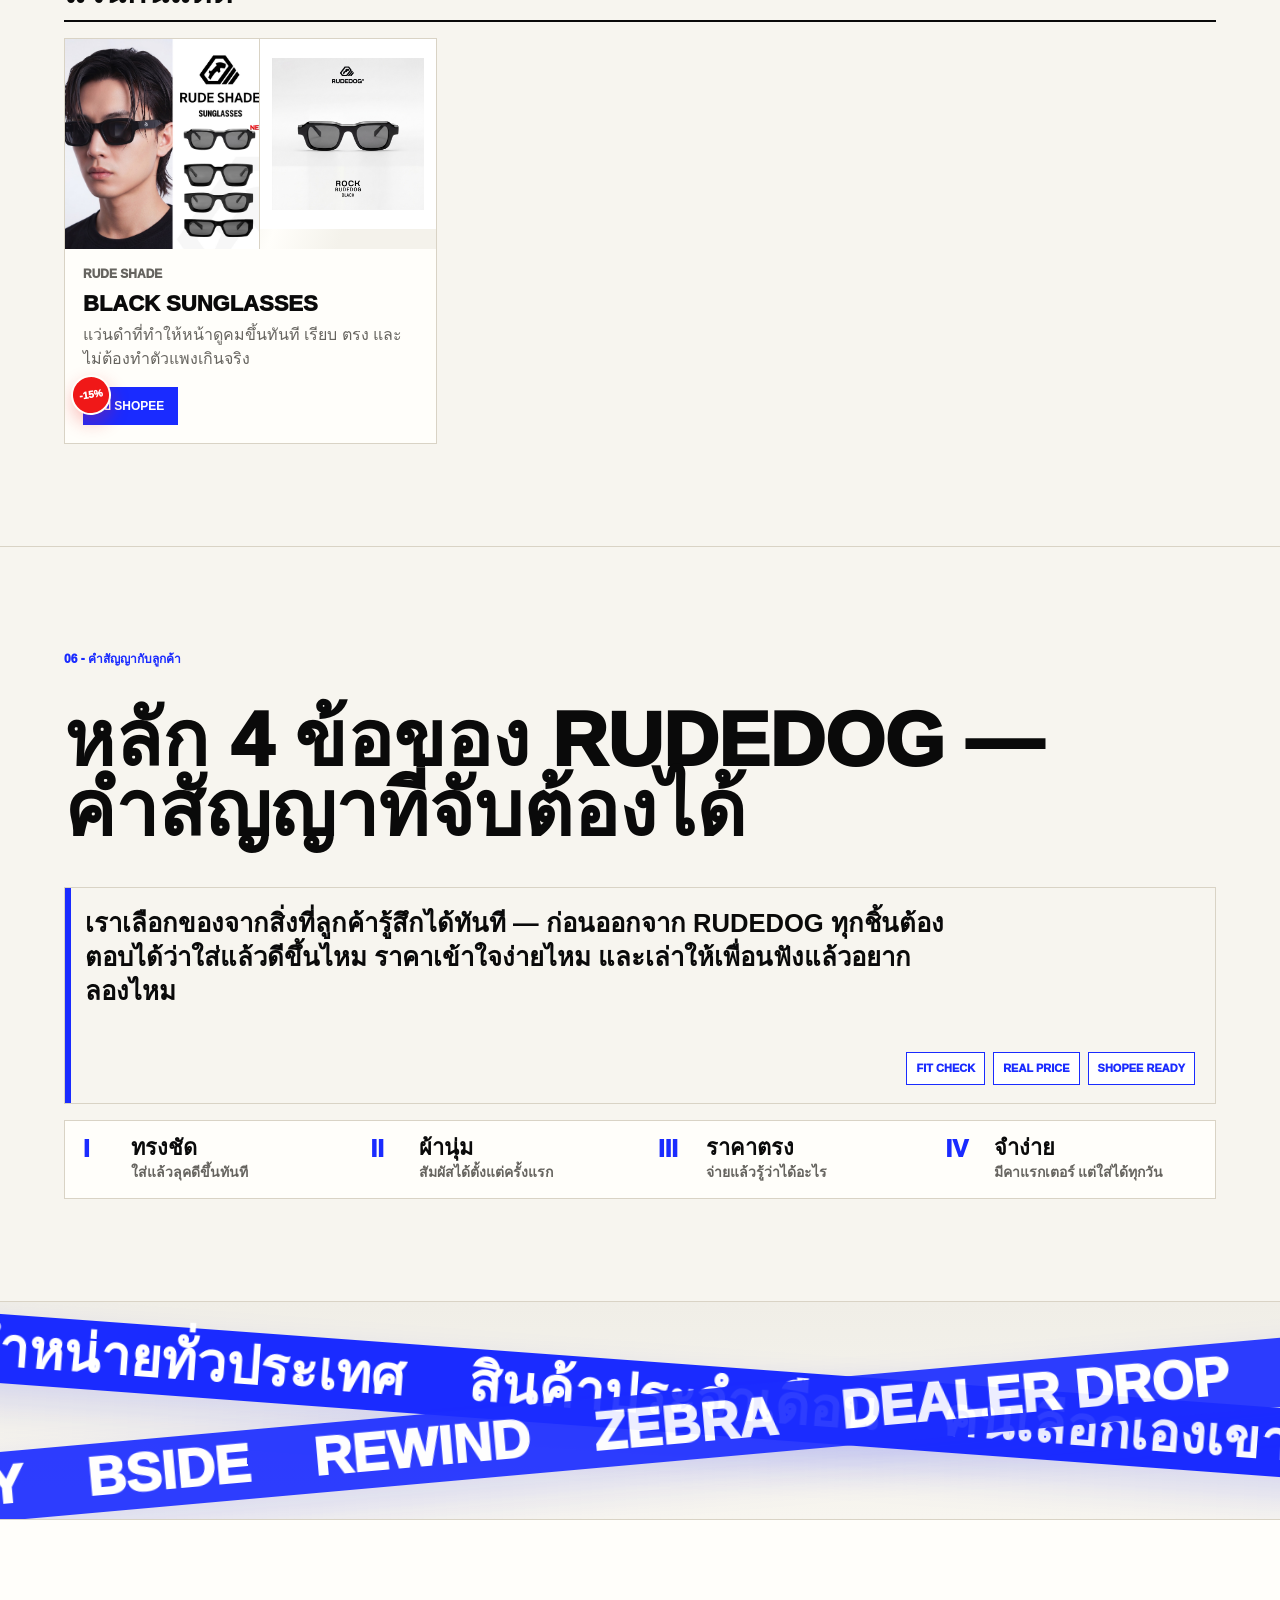
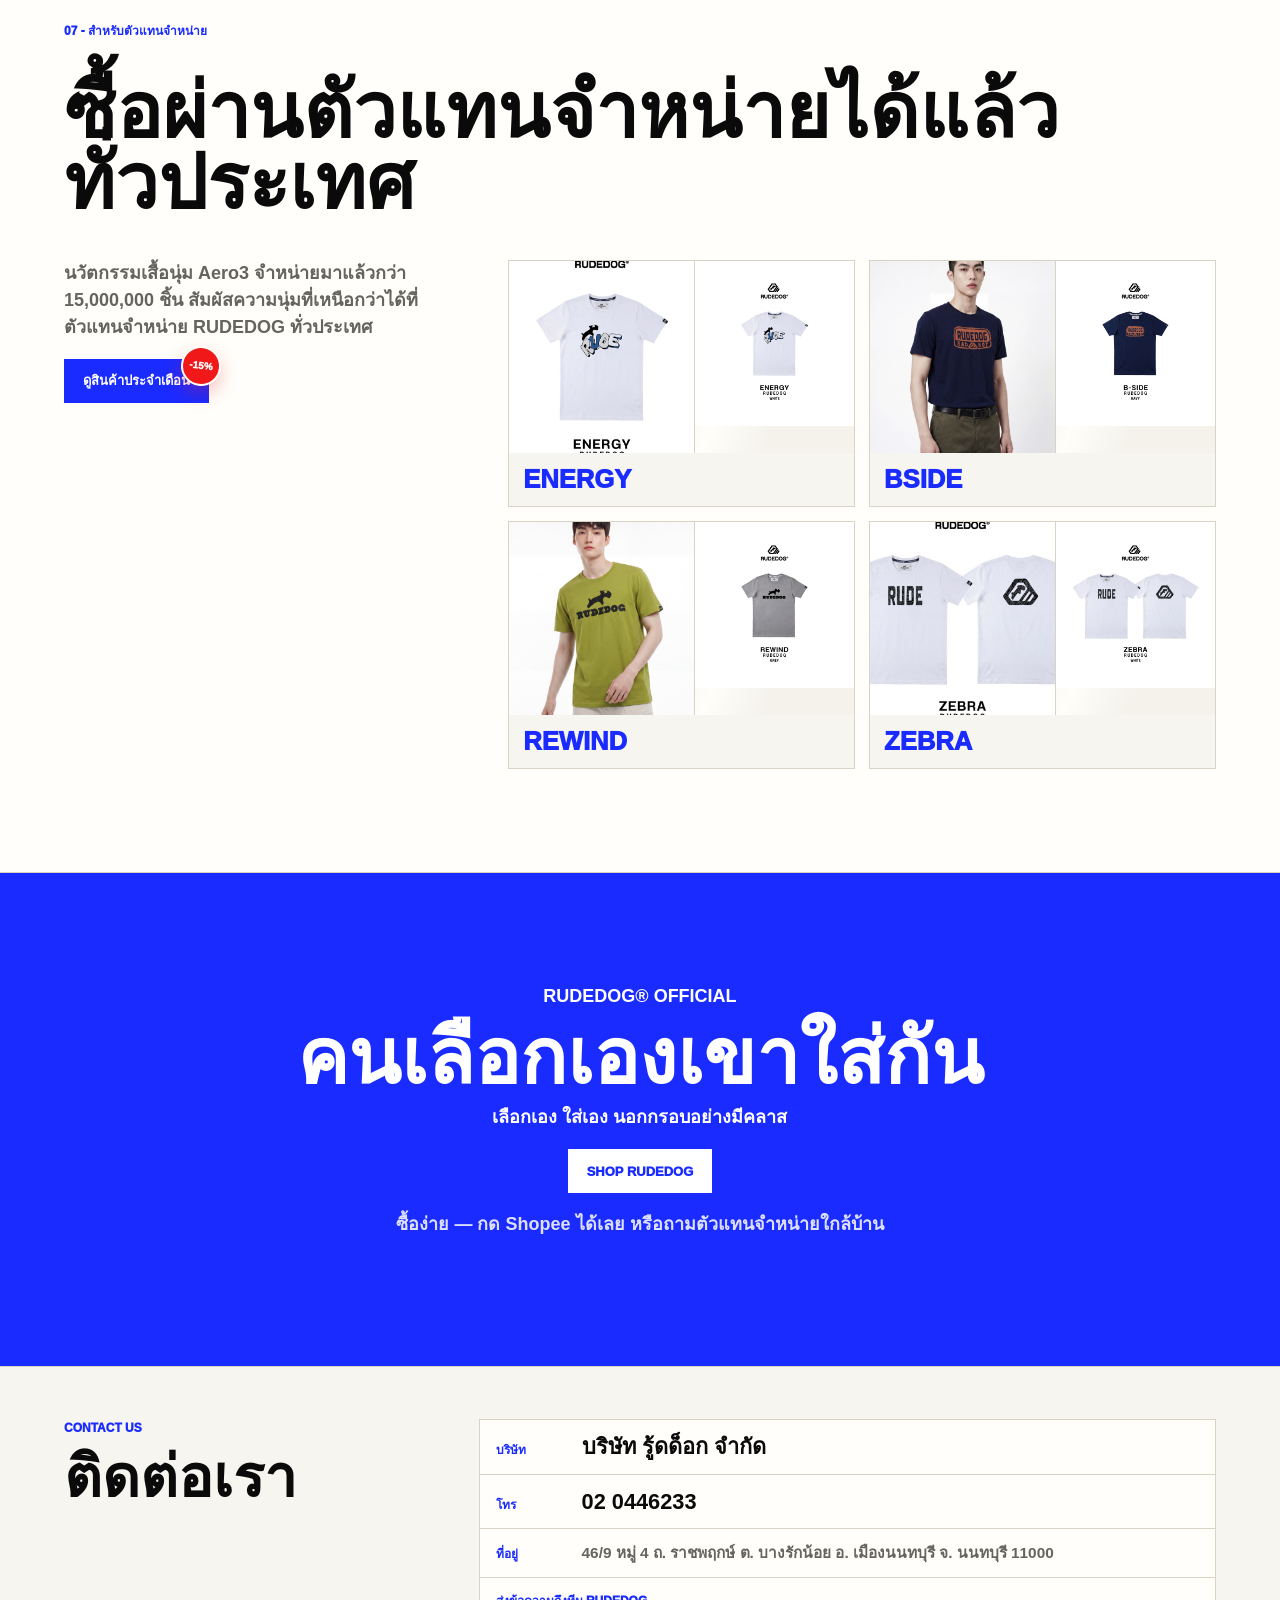
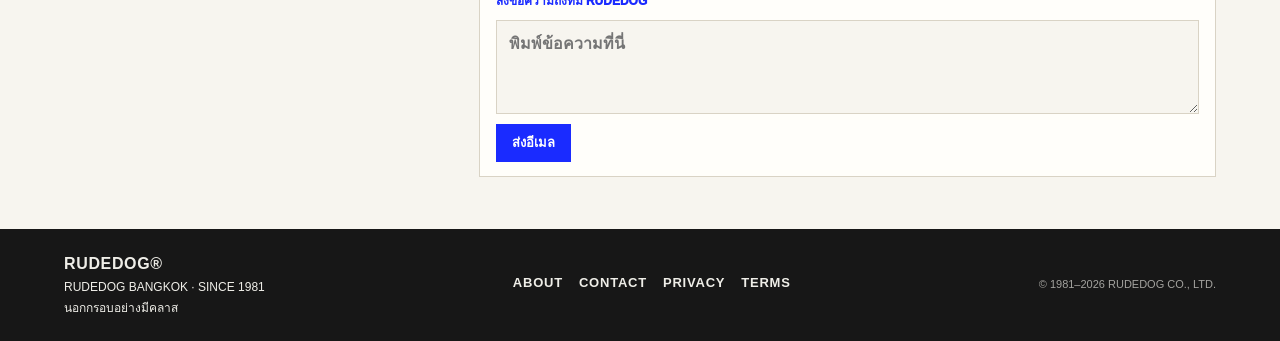
==== commit d8112256: "Bust CSS cache for hero proof cards" ====
--- a/index.html
+++ b/index.html
@@ -37,7 +37,7 @@
   src="https://www.facebook.com/tr?id=863556705699201&ev=PageView&noscript=1"
   /></noscript>
   <!-- End Meta Pixel Code -->
-  <link rel="stylesheet" href="assets/css/styles.css">
+  <link rel="stylesheet" href="assets/css/styles.css?v=20260517-proof-cards">
   <script type="application/ld+json">
   {
     "@context": "https://schema.org",
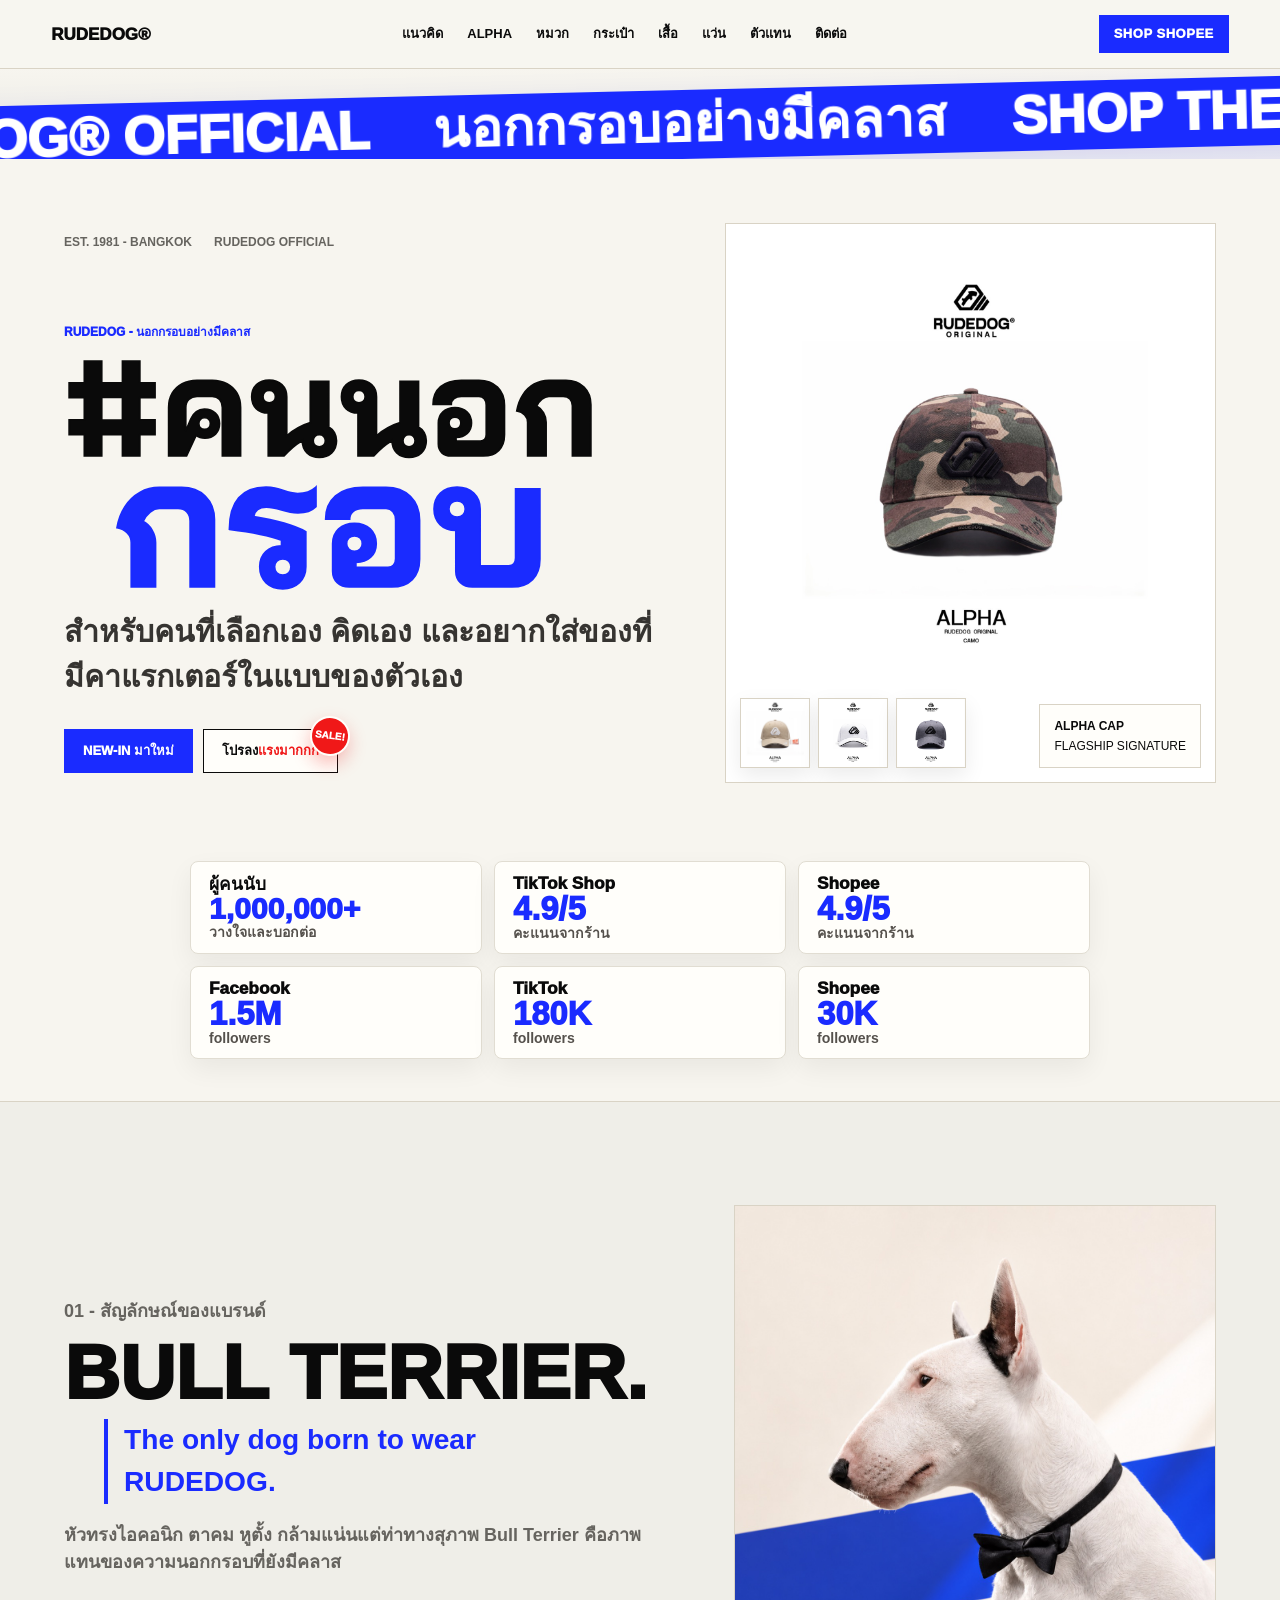
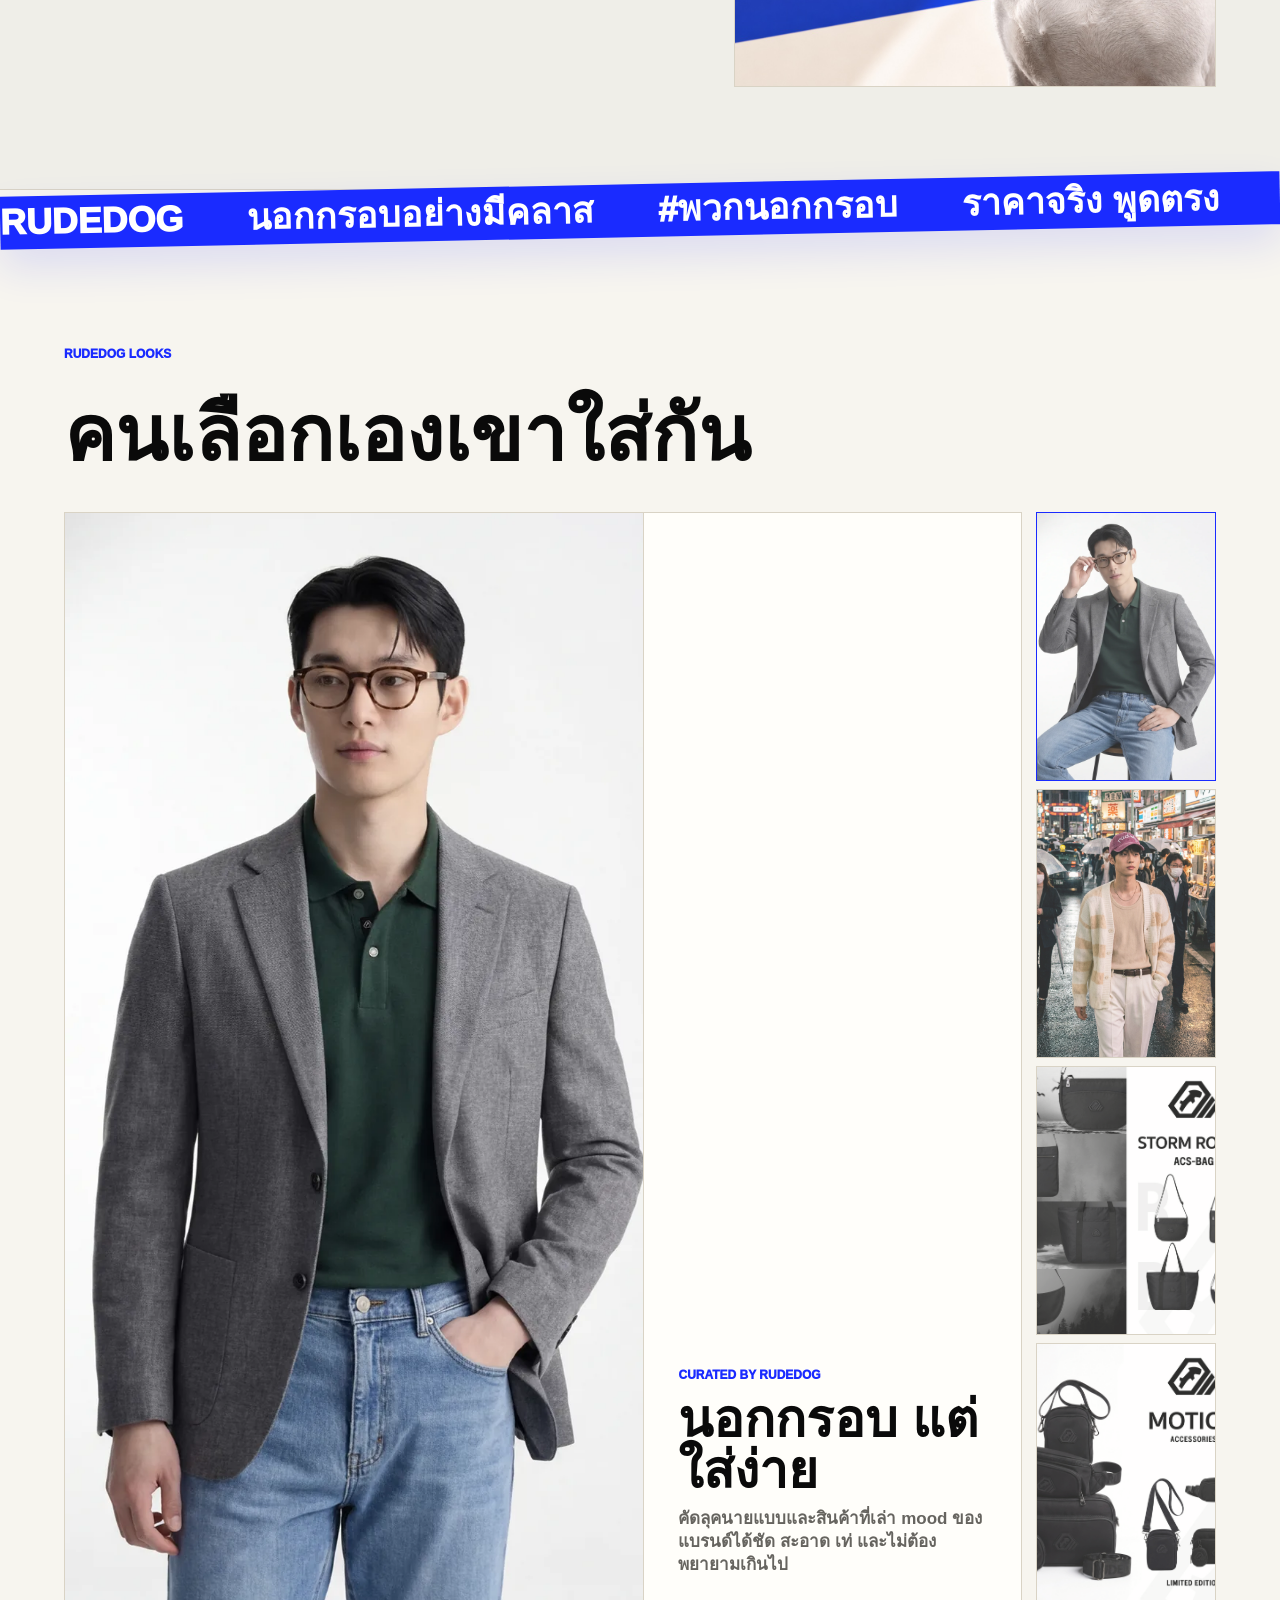
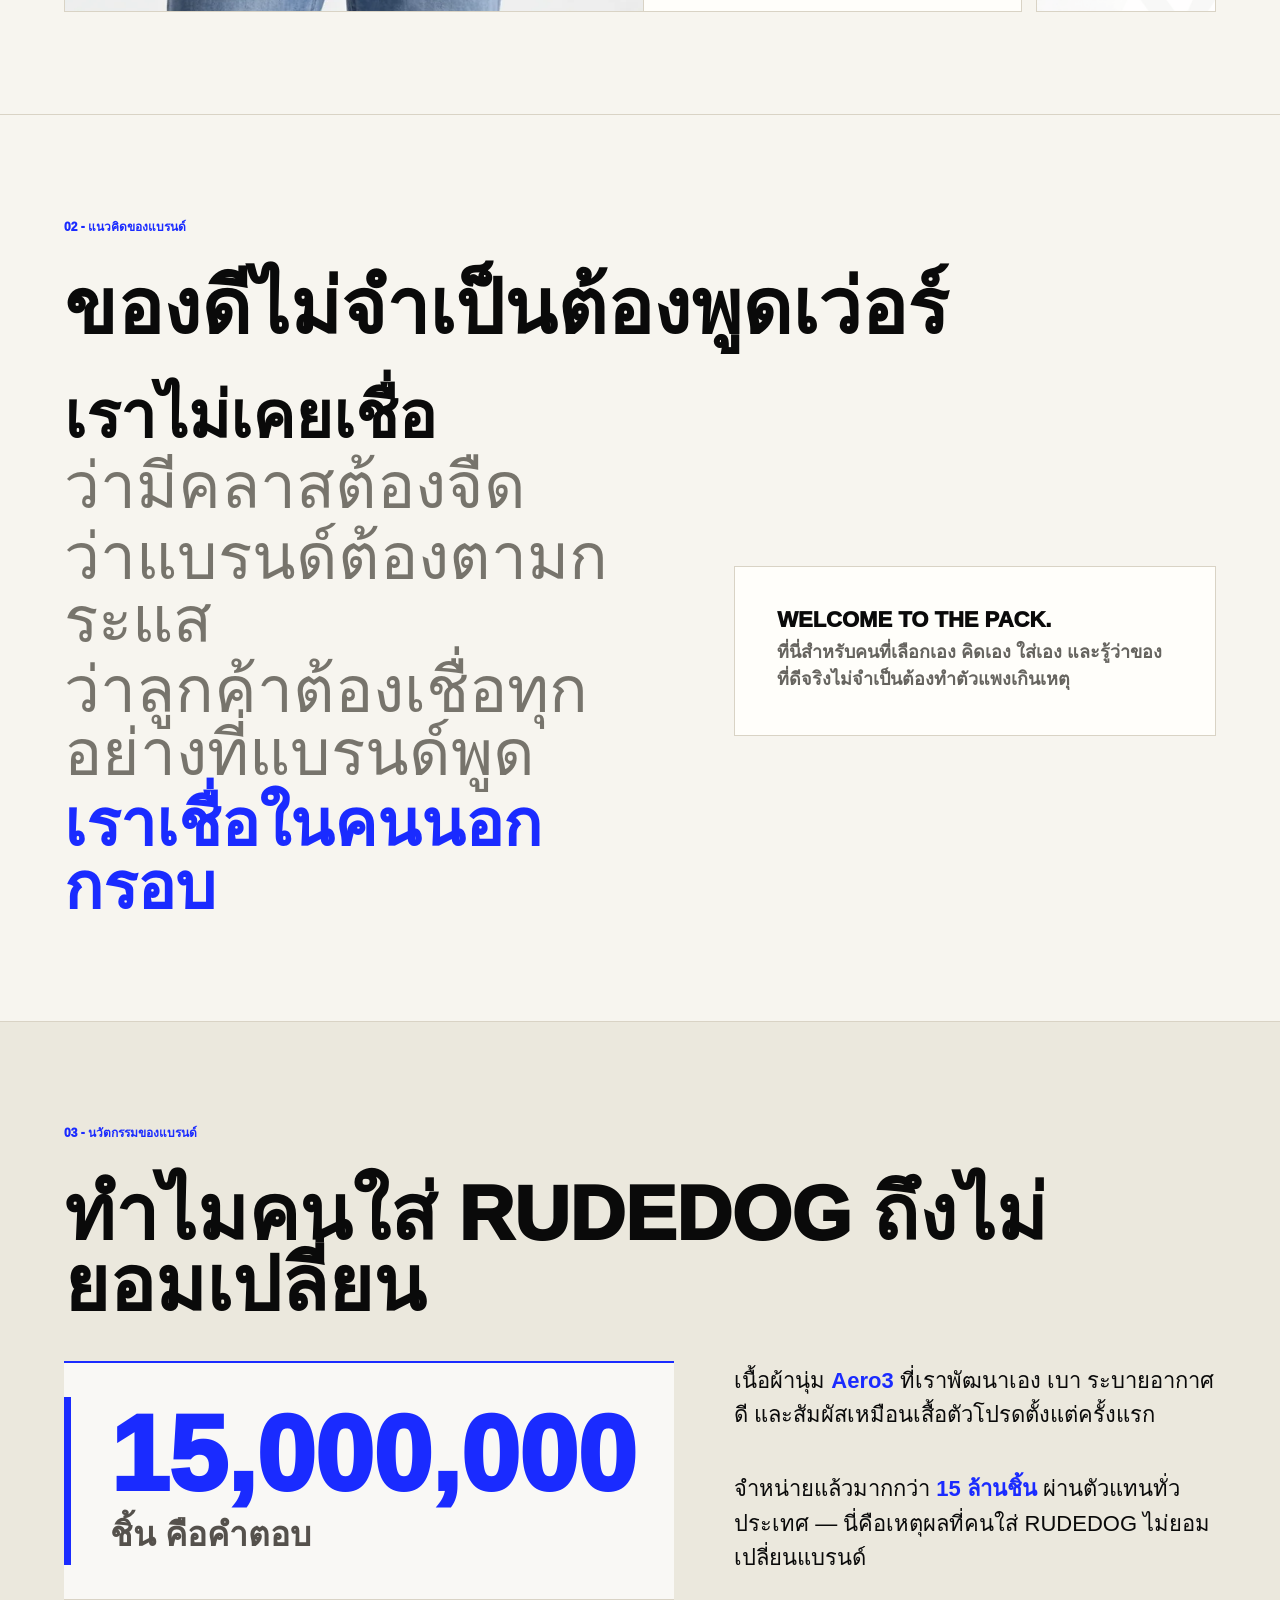
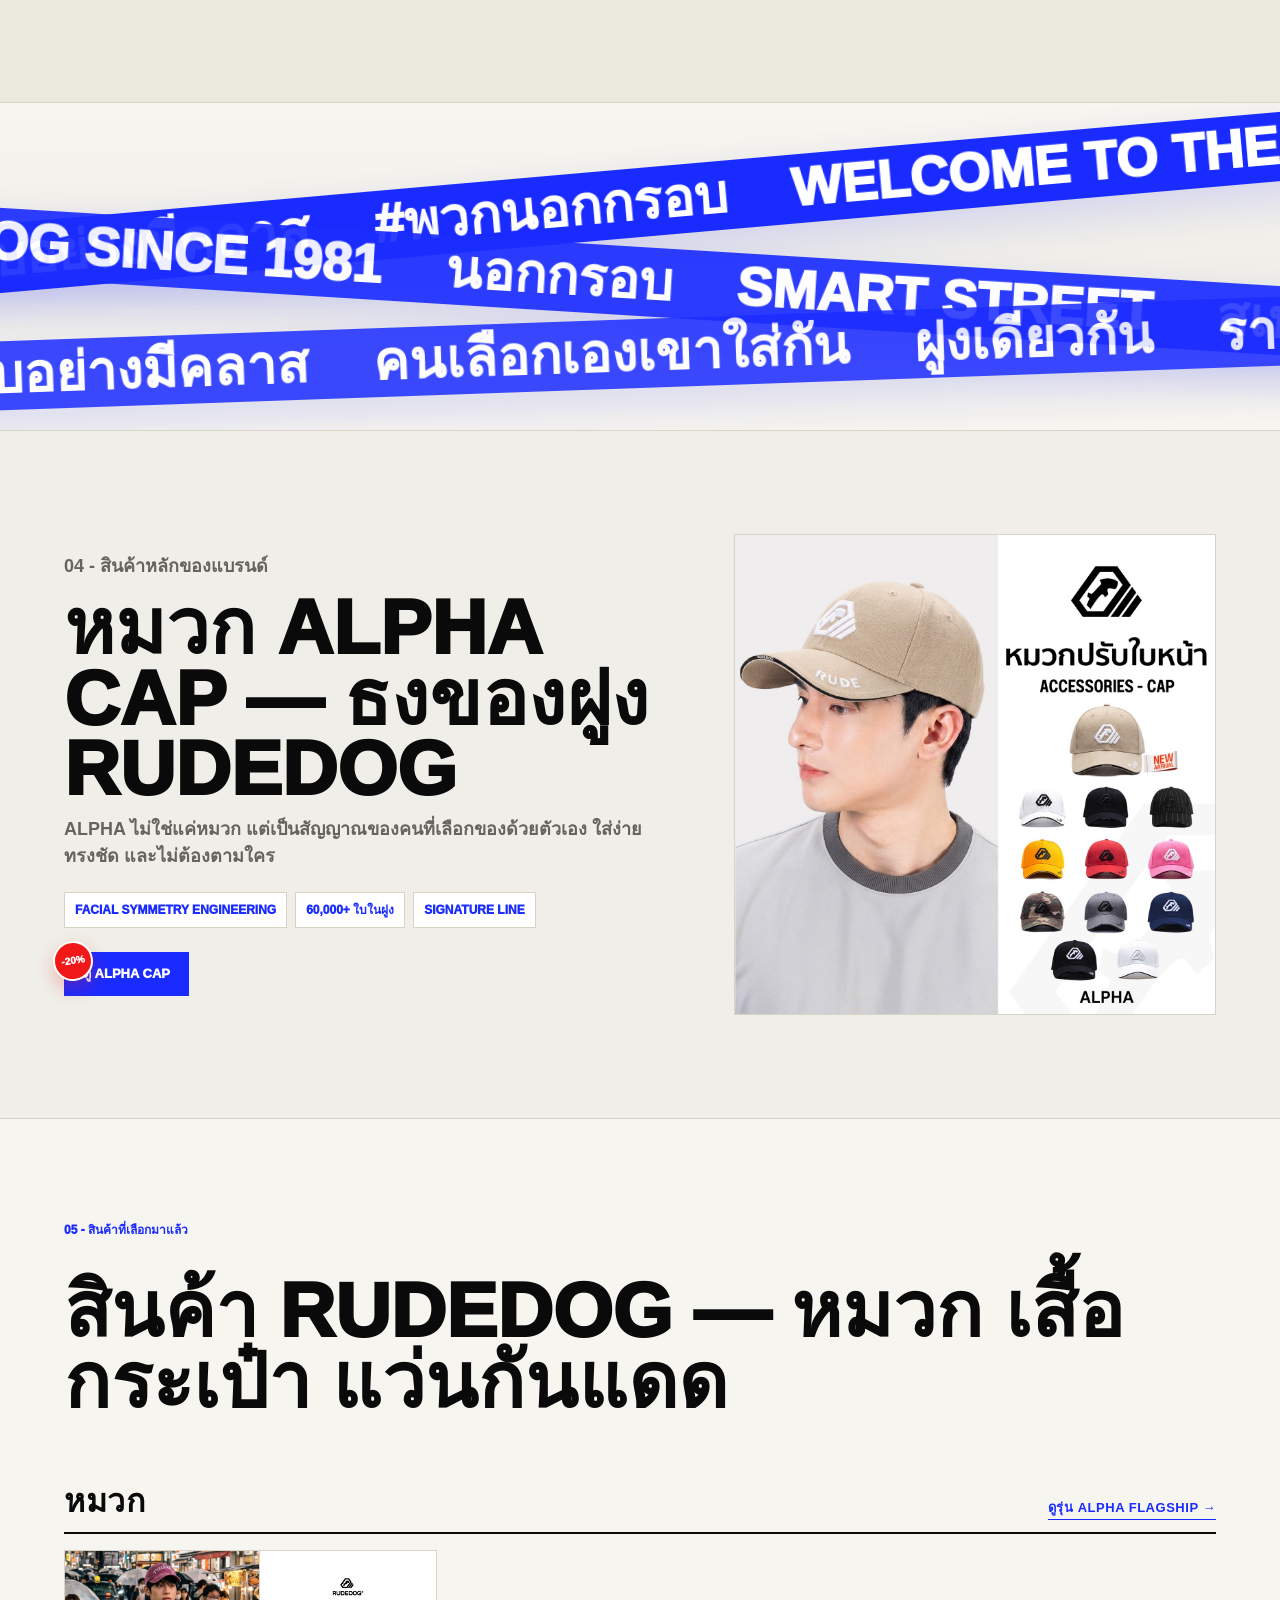
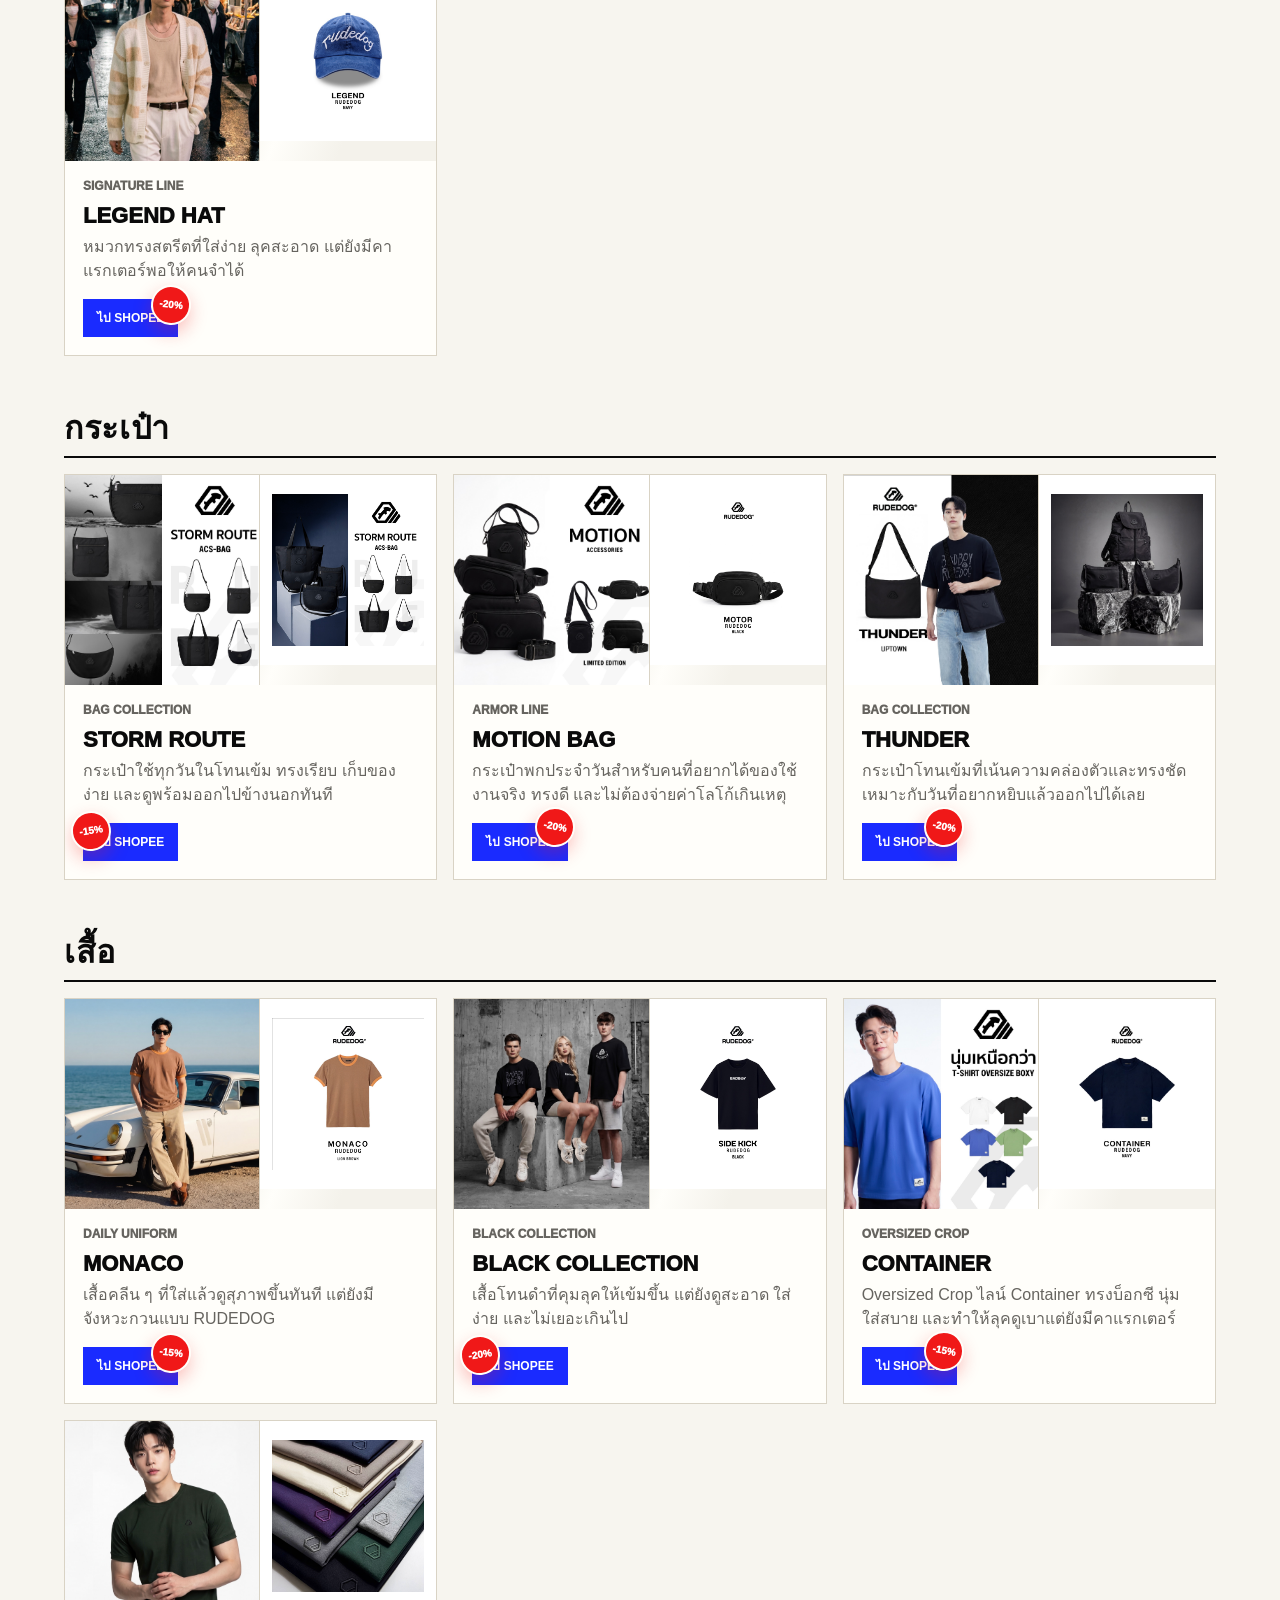
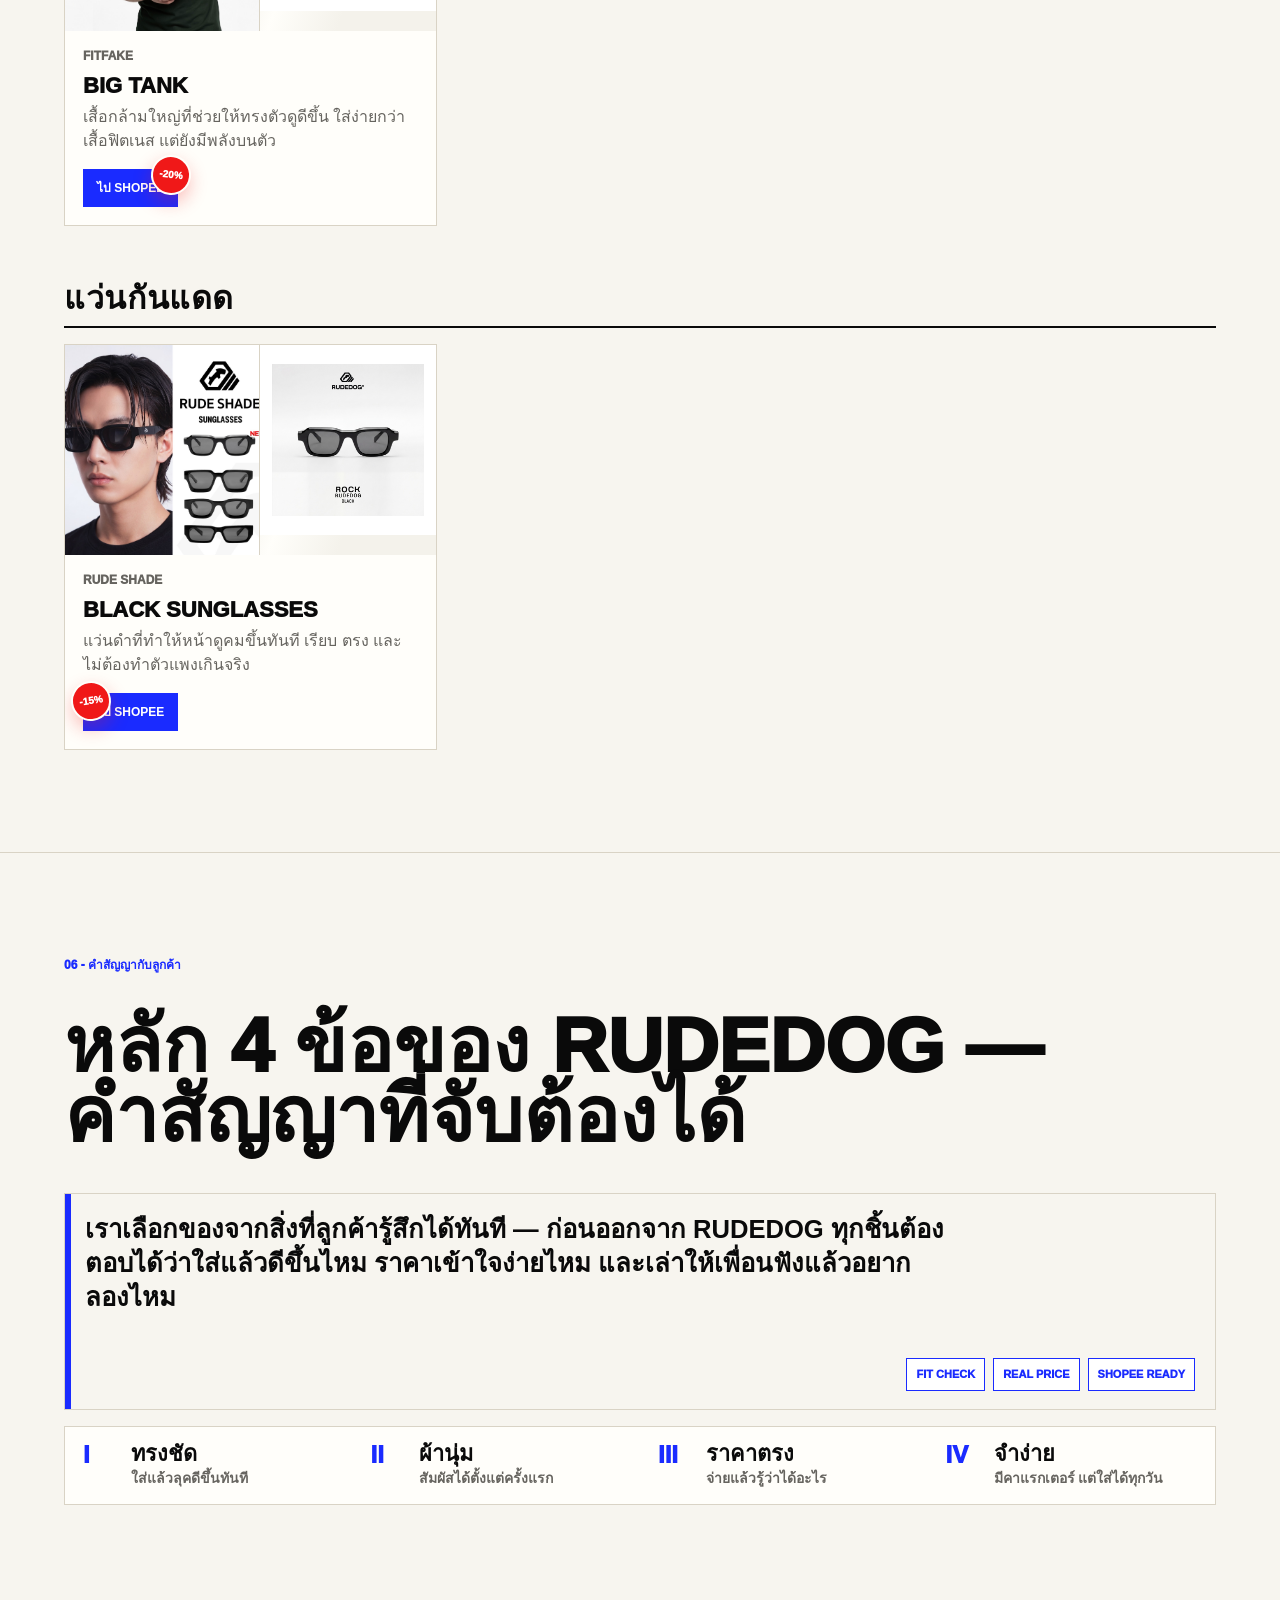
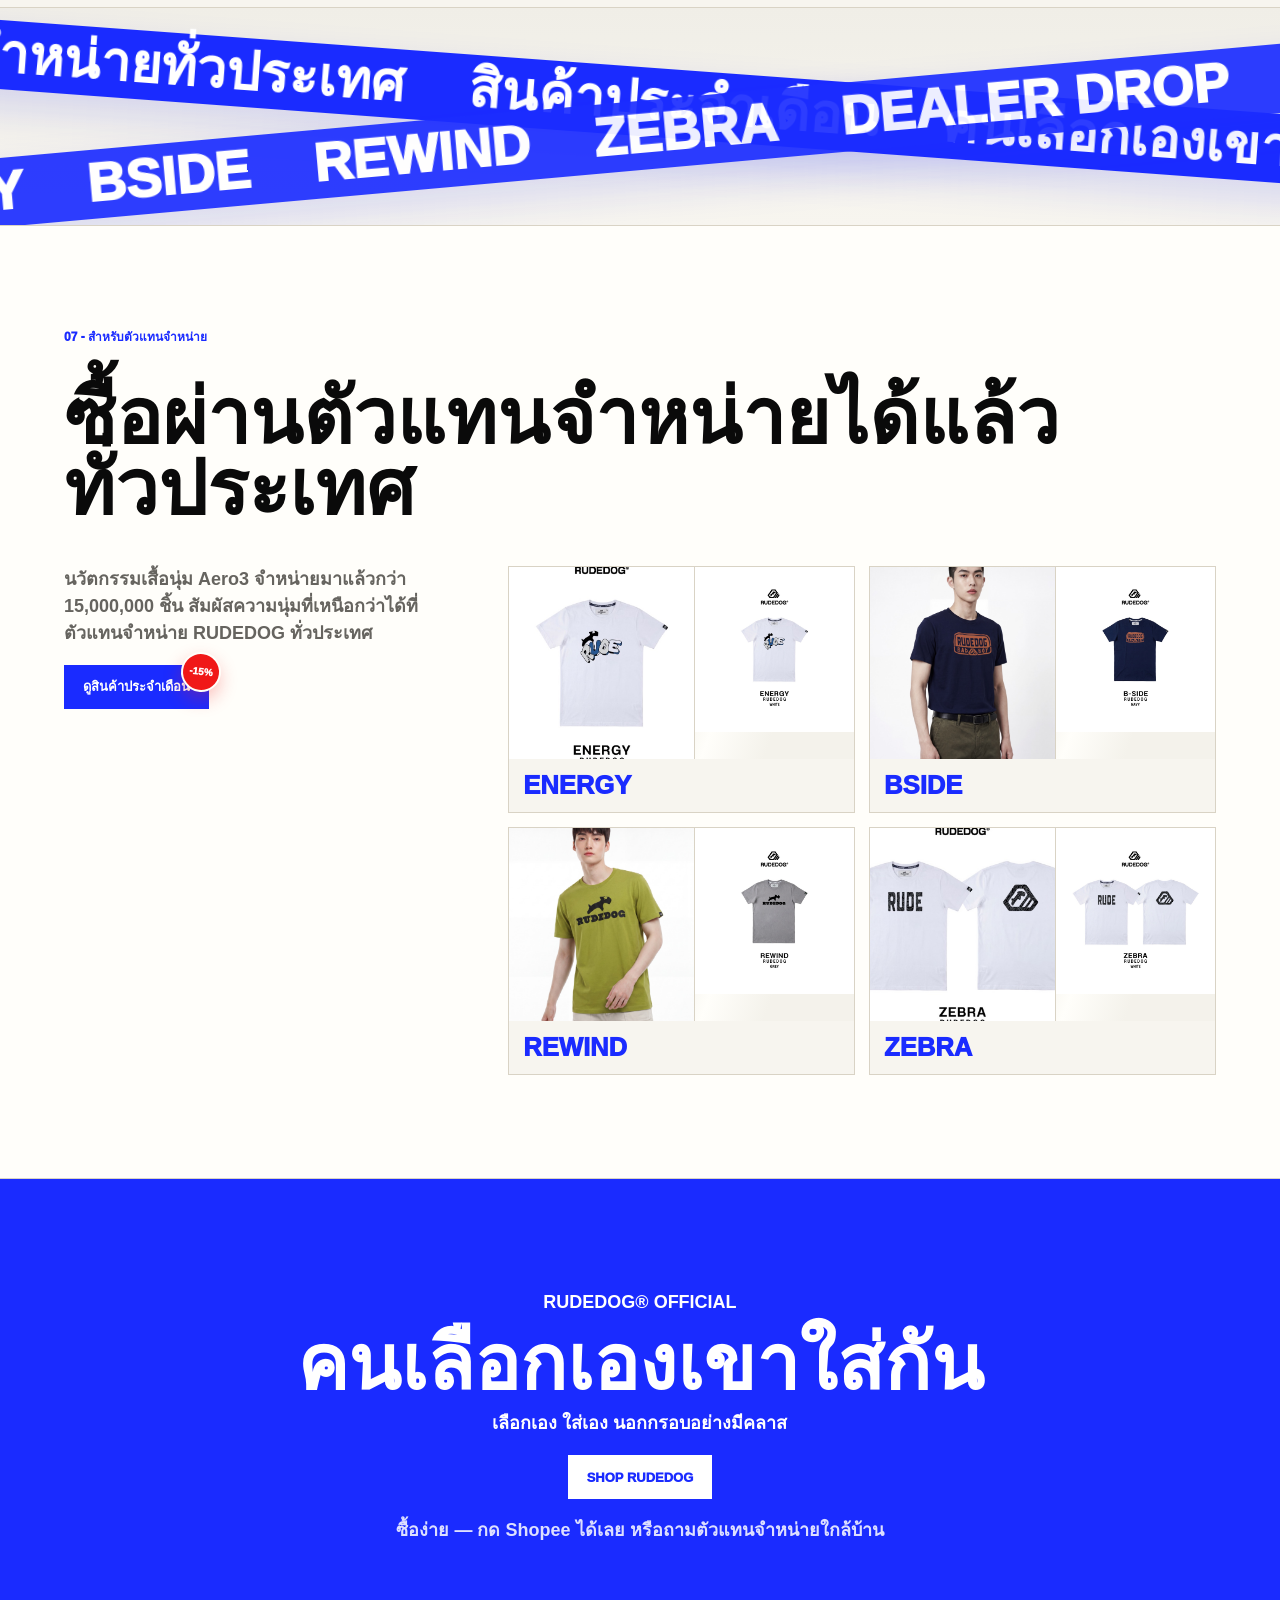
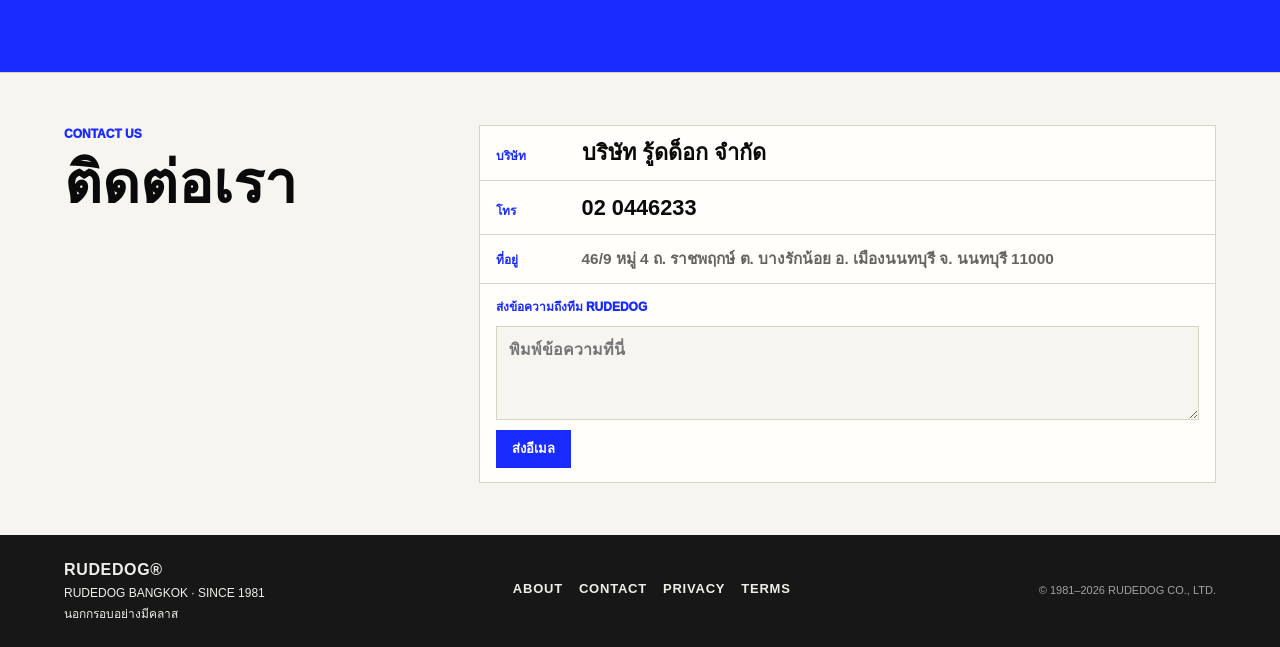
==== commit 52d1c916: "Replace Instagram feed with curated looks" ====
--- a/index.html
+++ b/index.html
@@ -231,21 +231,33 @@
 
     <section id="live-pack" class="section instagram-section">
       <div class="section-heading reveal">
-        <p class="eyebrow">#RUDEDOG THAILAND</p>
-        <h2>อัปเดตจากแพ็กในไทย</h2>
-      </div>
-      <div class="instagram-feed reveal" data-instagram-feed data-feed-src="https://rudedog-instagram-feed.rudedog.workers.dev?mode=hashtag&amp;tag=rudedog&amp;market=TH" data-feed-official-src="https://rudedog-instagram-feed.rudedog.workers.dev?mode=official&amp;market=TH" data-feed-fallback-src="assets/data/instagram-feed.json">
-        <a class="ig-spotlight" data-ig-link href="https://www.instagram.com/rudedog.co/" target="_blank" rel="noopener">
-          <img data-ig-image src="assets/images/alpha-cap-hero.jpg" alt="ภาพจาก Instagram hashtag #rudedog ในประเทศไทย" width="1600" height="1600" loading="lazy" decoding="async">
+        <p class="eyebrow">RUDEDOG LOOKS</p>
+        <h2>คนเลือกเองเขาใส่กัน</h2>
+      </div>
+      <div class="instagram-feed look-preview reveal" aria-label="RUDEDOG curated look preview">
+        <a class="ig-spotlight" href="https://s.shopee.co.th/4qCWMobiTN" target="_blank" rel="noopener" aria-label="ดู RUDEDOG ALPHA CAP บน Shopee">
+          <img src="assets/images/hero-pl-clear-model.webp" alt="นายแบบใส่หมวก RUDEDOG กับลุคสตรีทสีดำตามคอนเซปต์แบรนด์" width="1200" height="1200" loading="lazy" decoding="async">
           <div>
-            <span data-ig-tag>#RUDEDOG</span>
-            <strong data-ig-title>THAILAND PACK</strong>
-            <p data-ig-caption>ภาพล่าสุดจาก #rudedog ที่ผ่านตัวกรองประเทศไทย</p>
+            <span>CURATED BY RUDEDOG</span>
+            <strong>นอกกรอบ แต่ใส่ง่าย</strong>
+            <p>คัดลุคนายแบบและสินค้าที่เล่า mood ของแบรนด์ได้ชัด สะอาด เท่ และไม่ต้องพยายามเกินไป</p>
           </div>
         </a>
-        <div class="ig-thumbs" data-ig-thumbs aria-label="RUDEDOG Instagram preview"></div>
-      </div>
-      <p class="ig-disclaimer reveal">ระบบจะพยายามอ่าน #rudedog จาก Instagram Graph API และคัดโพสต์ที่มีสัญญาณประเทศไทยก่อน หาก API ยังไม่พร้อมจะแสดงชุดภาพสำรองของ RUDEDOG</p>
+        <div class="ig-thumbs look-thumbs" aria-label="RUDEDOG model preview">
+          <a class="ig-thumb is-active" href="https://s.shopee.co.th/4qCWMobiTN" target="_blank" rel="noopener" aria-label="ดู RUDEDOG ALPHA CAP บน Shopee">
+            <img src="assets/images/look-pl-clear-model.webp" alt="นายแบบใส่หมวก RUDEDOG กับลุคสะอาดสีดำ" width="1200" height="1200" loading="lazy" decoding="async">
+          </a>
+          <a class="ig-thumb" href="https://s.shopee.co.th/4AwpZg40Xd" target="_blank" rel="noopener" aria-label="ดู RUDEDOG LEGEND HAT บน Shopee">
+            <img src="assets/images/legend-model.jpg" alt="โมเดลใส่หมวก RUDEDOG LEGEND" width="1200" height="1680" loading="lazy" decoding="async">
+          </a>
+          <a class="ig-thumb" href="https://s.shopee.co.th/1gFUb7gHHV" target="_blank" rel="noopener" aria-label="ดู RUDEDOG STORM ROUTE บน Shopee">
+            <img src="assets/images/storm-model.jpg" alt="โมเดลถือกระเป๋า RUDEDOG STORM Route" width="1200" height="1200" loading="lazy" decoding="async">
+          </a>
+          <a class="ig-thumb" href="https://s.shopee.co.th/8ASyL8SI78" target="_blank" rel="noopener" aria-label="ดู RUDEDOG MOTION BAG บน Shopee">
+            <img src="assets/images/motion-model.jpg" alt="โมเดลสะพายกระเป๋า RUDEDOG MOTION" width="1200" height="1200" loading="lazy" decoding="async">
+          </a>
+        </div>
+      </div>
     </section>
 
     <section id="manifesto" class="section manifesto-section">
--- a/assets/css/styles.css
+++ b/assets/css/styles.css
@@ -652,6 +652,10 @@
   cursor: pointer;
 }
 
+a.ig-thumb {
+  display: block;
+}
+
 .ig-thumb img {
   width: 100%;
   height: 100%;
@@ -665,6 +669,14 @@
 
 .ig-thumb.is-active img {
   opacity: 1;
+}
+
+.look-preview .ig-spotlight strong {
+  text-transform: none;
+}
+
+.look-preview .ig-thumb img {
+  opacity: .82;
 }
 
 .ig-disclaimer {
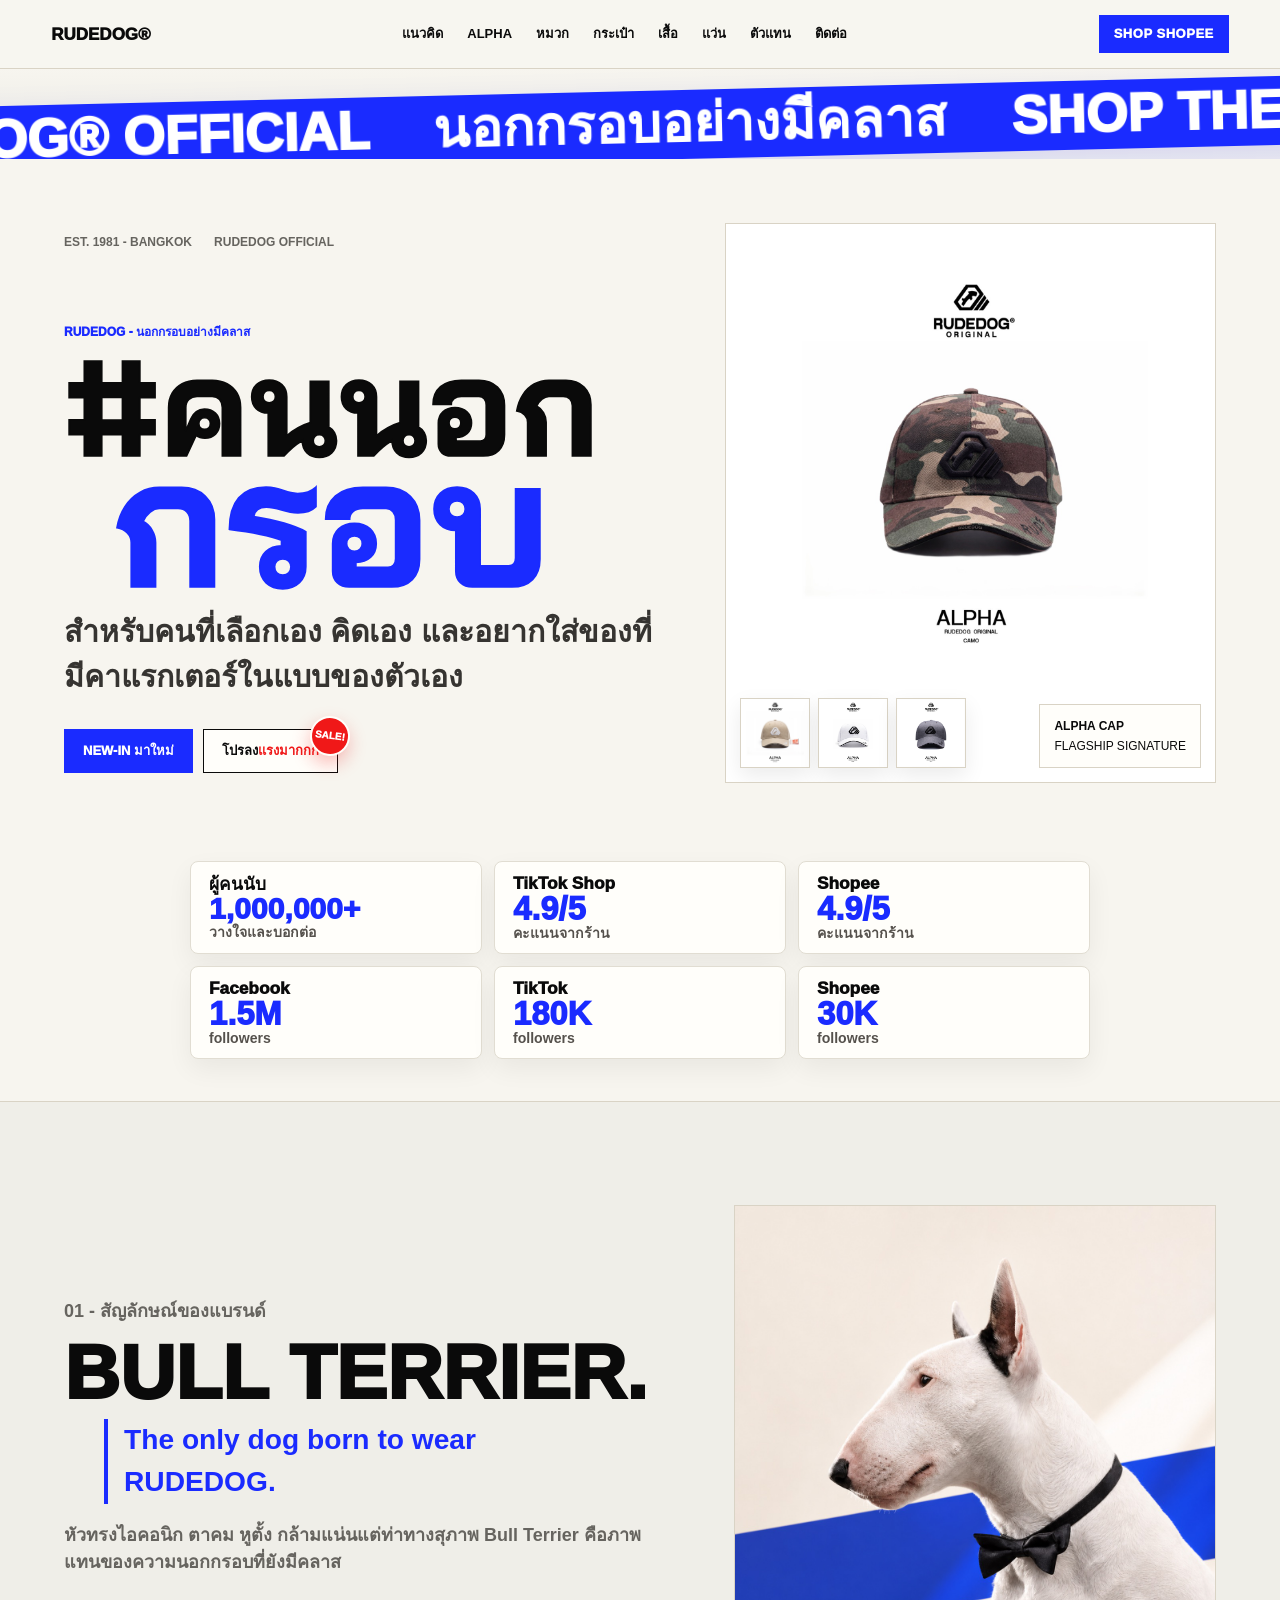
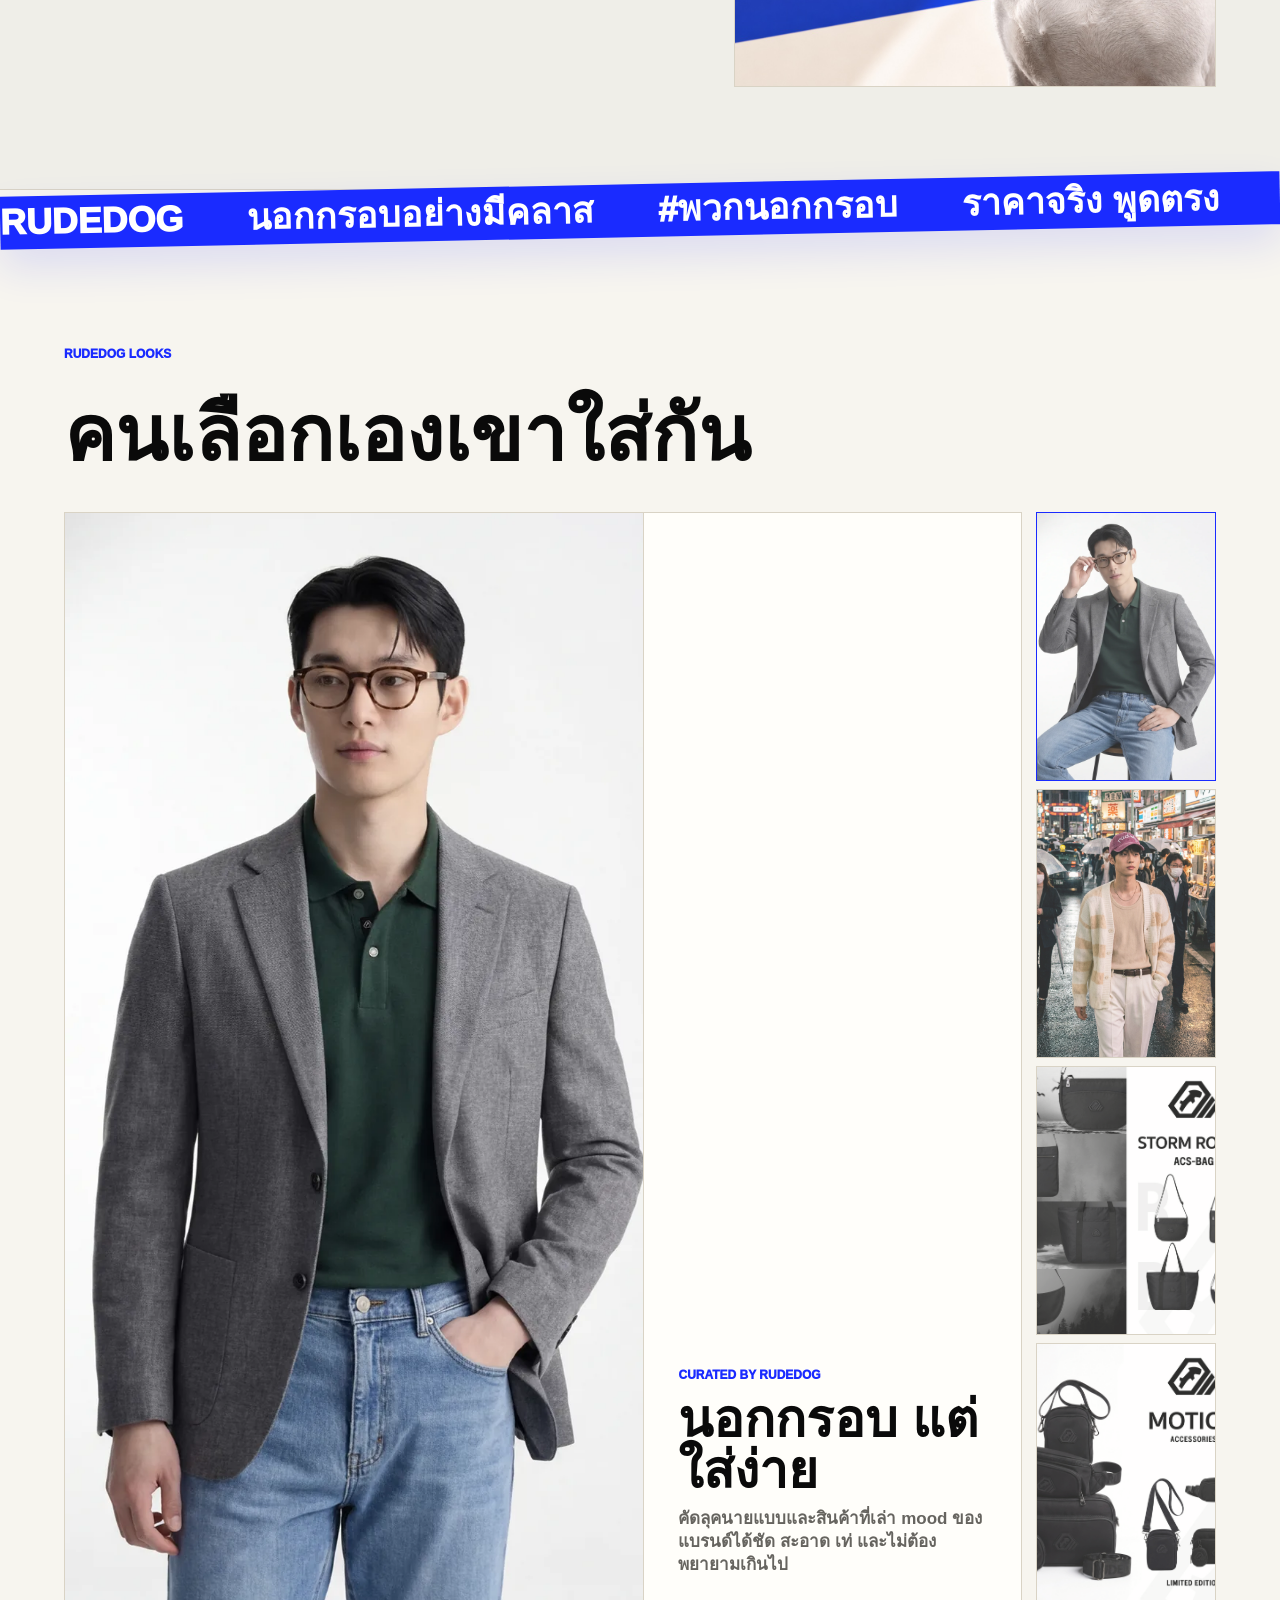
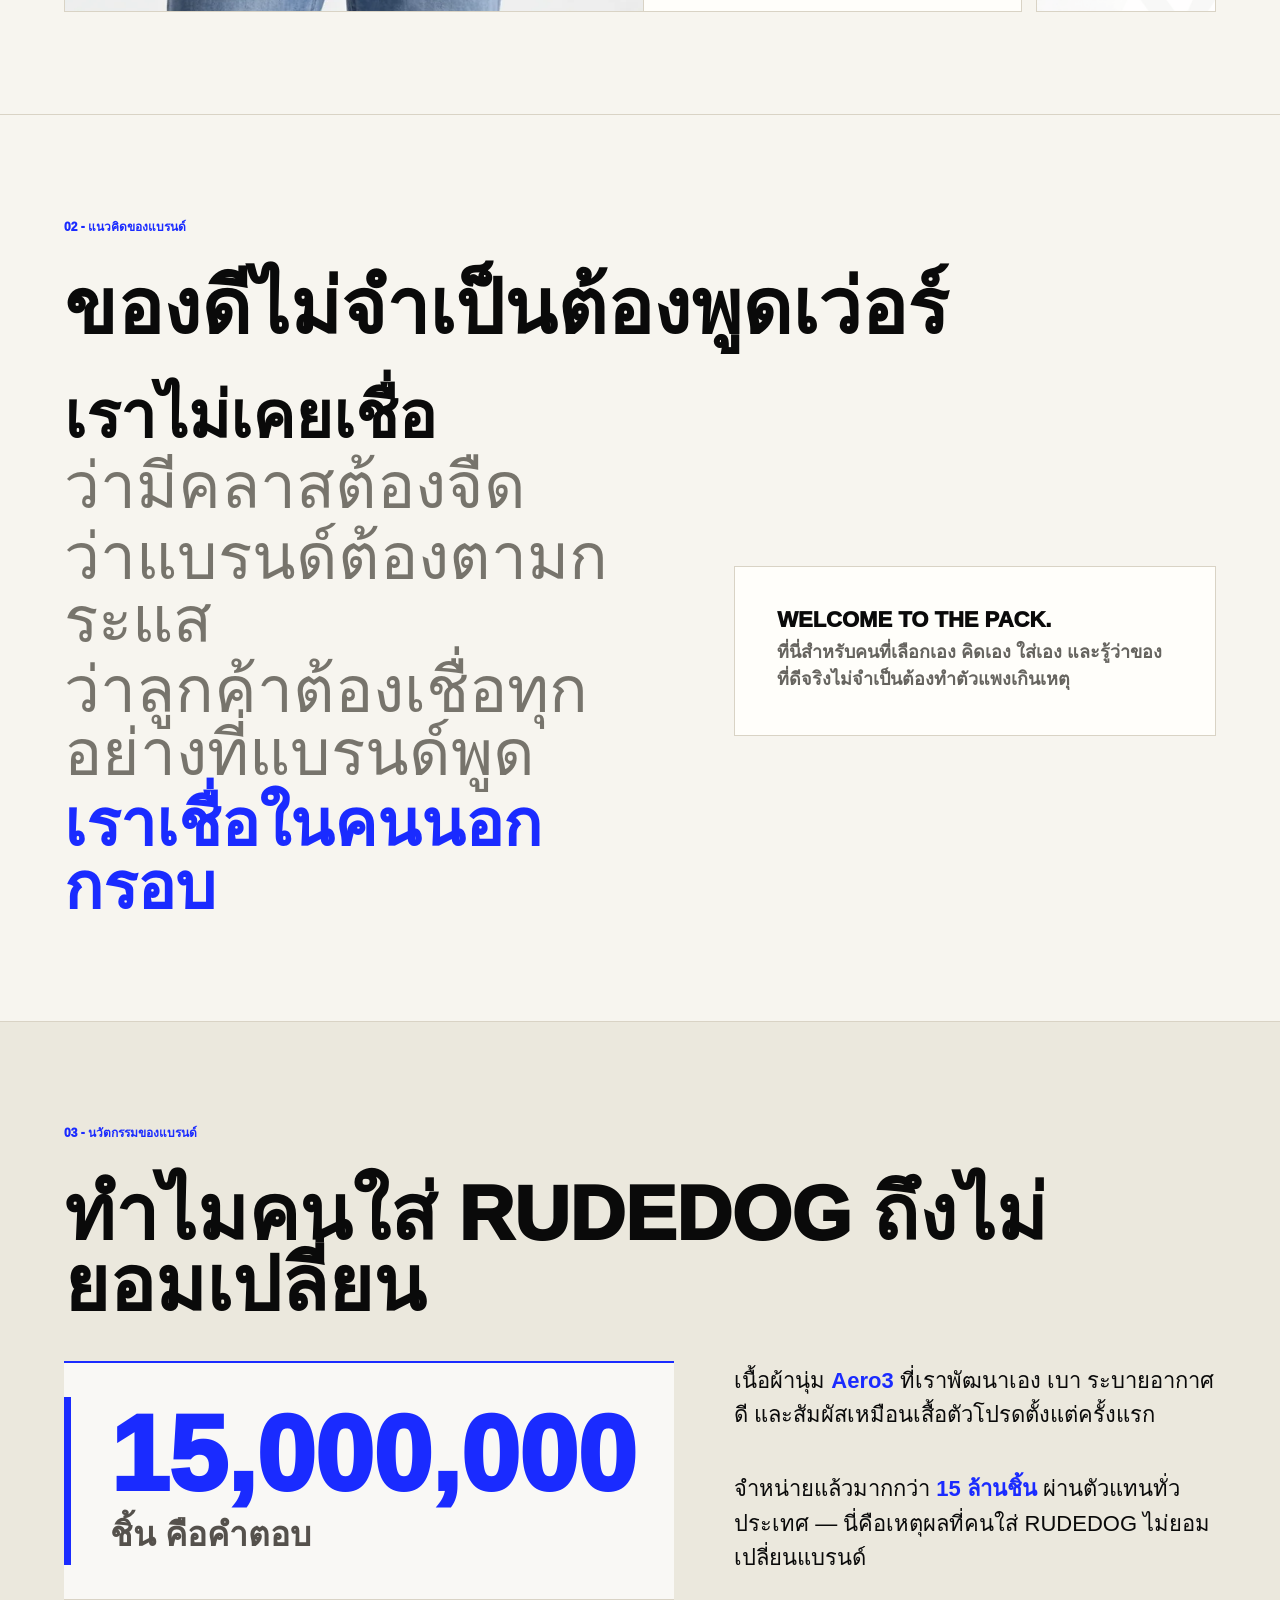
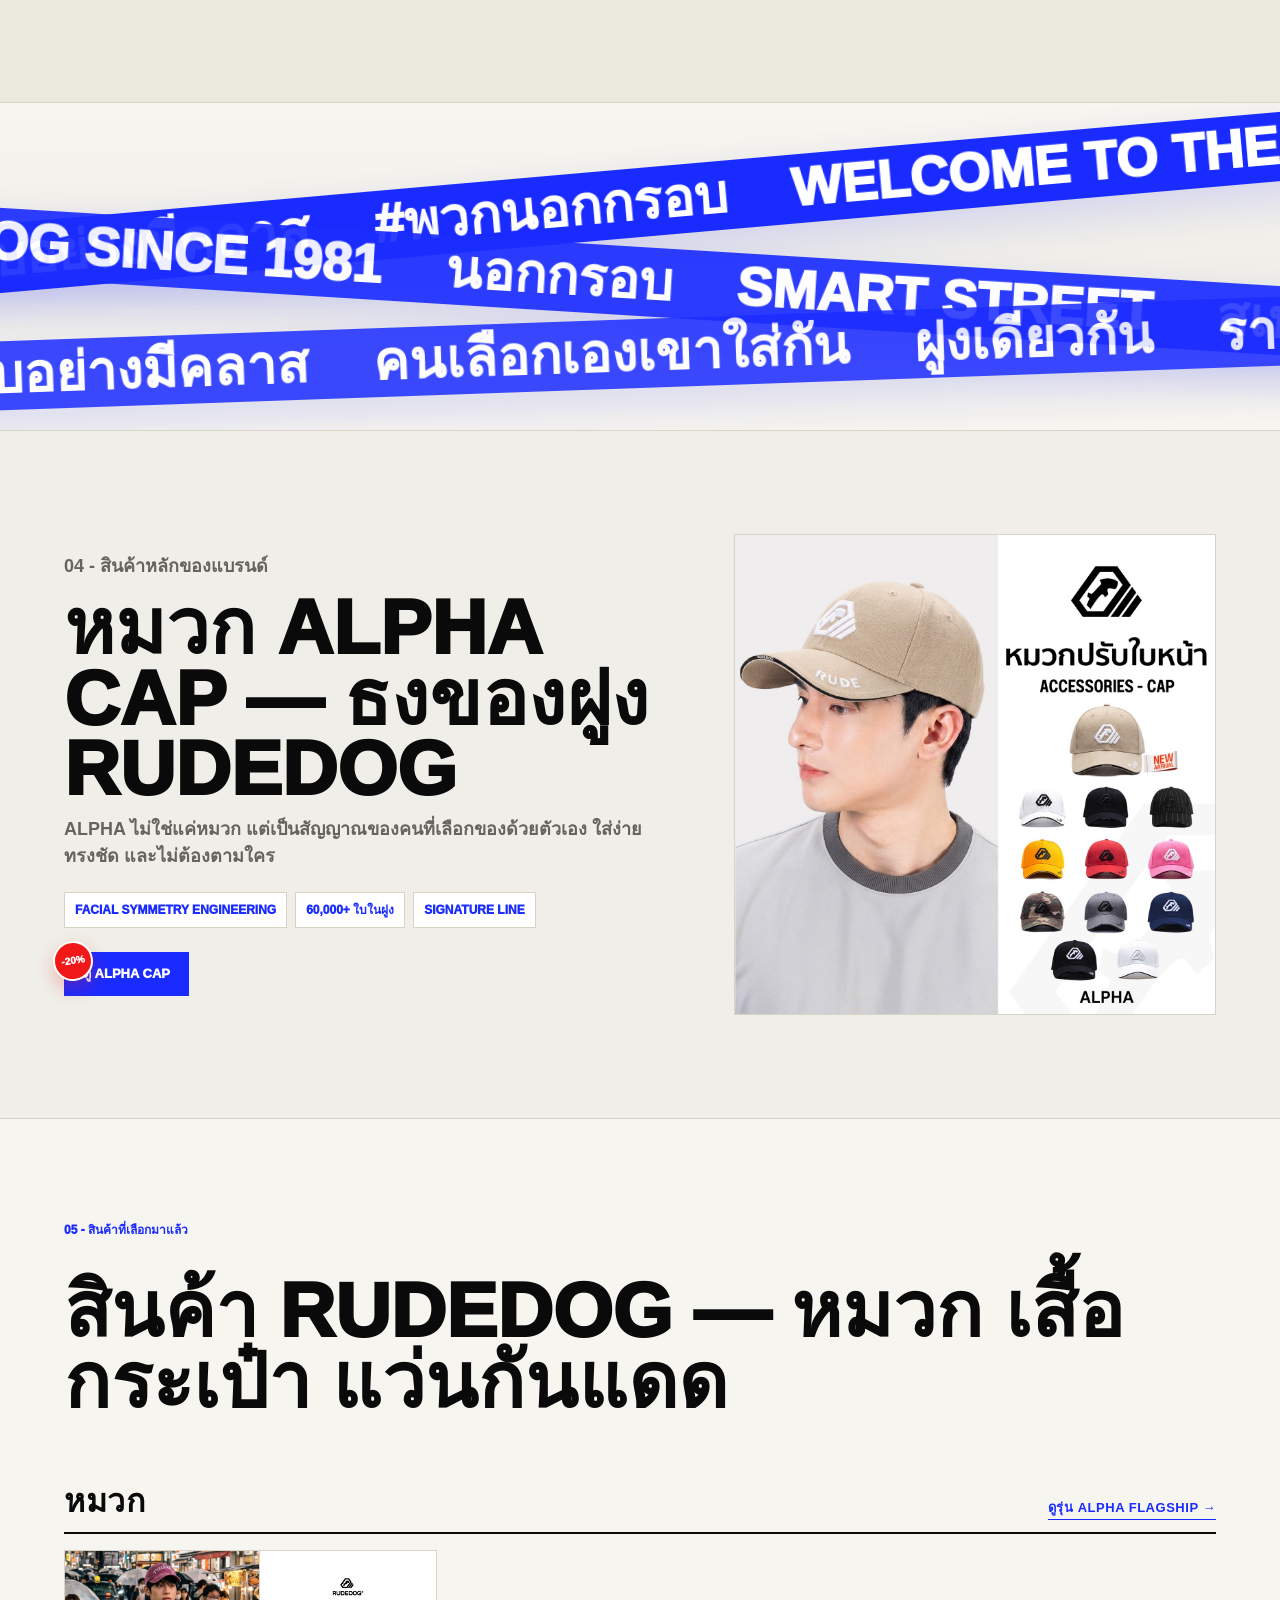
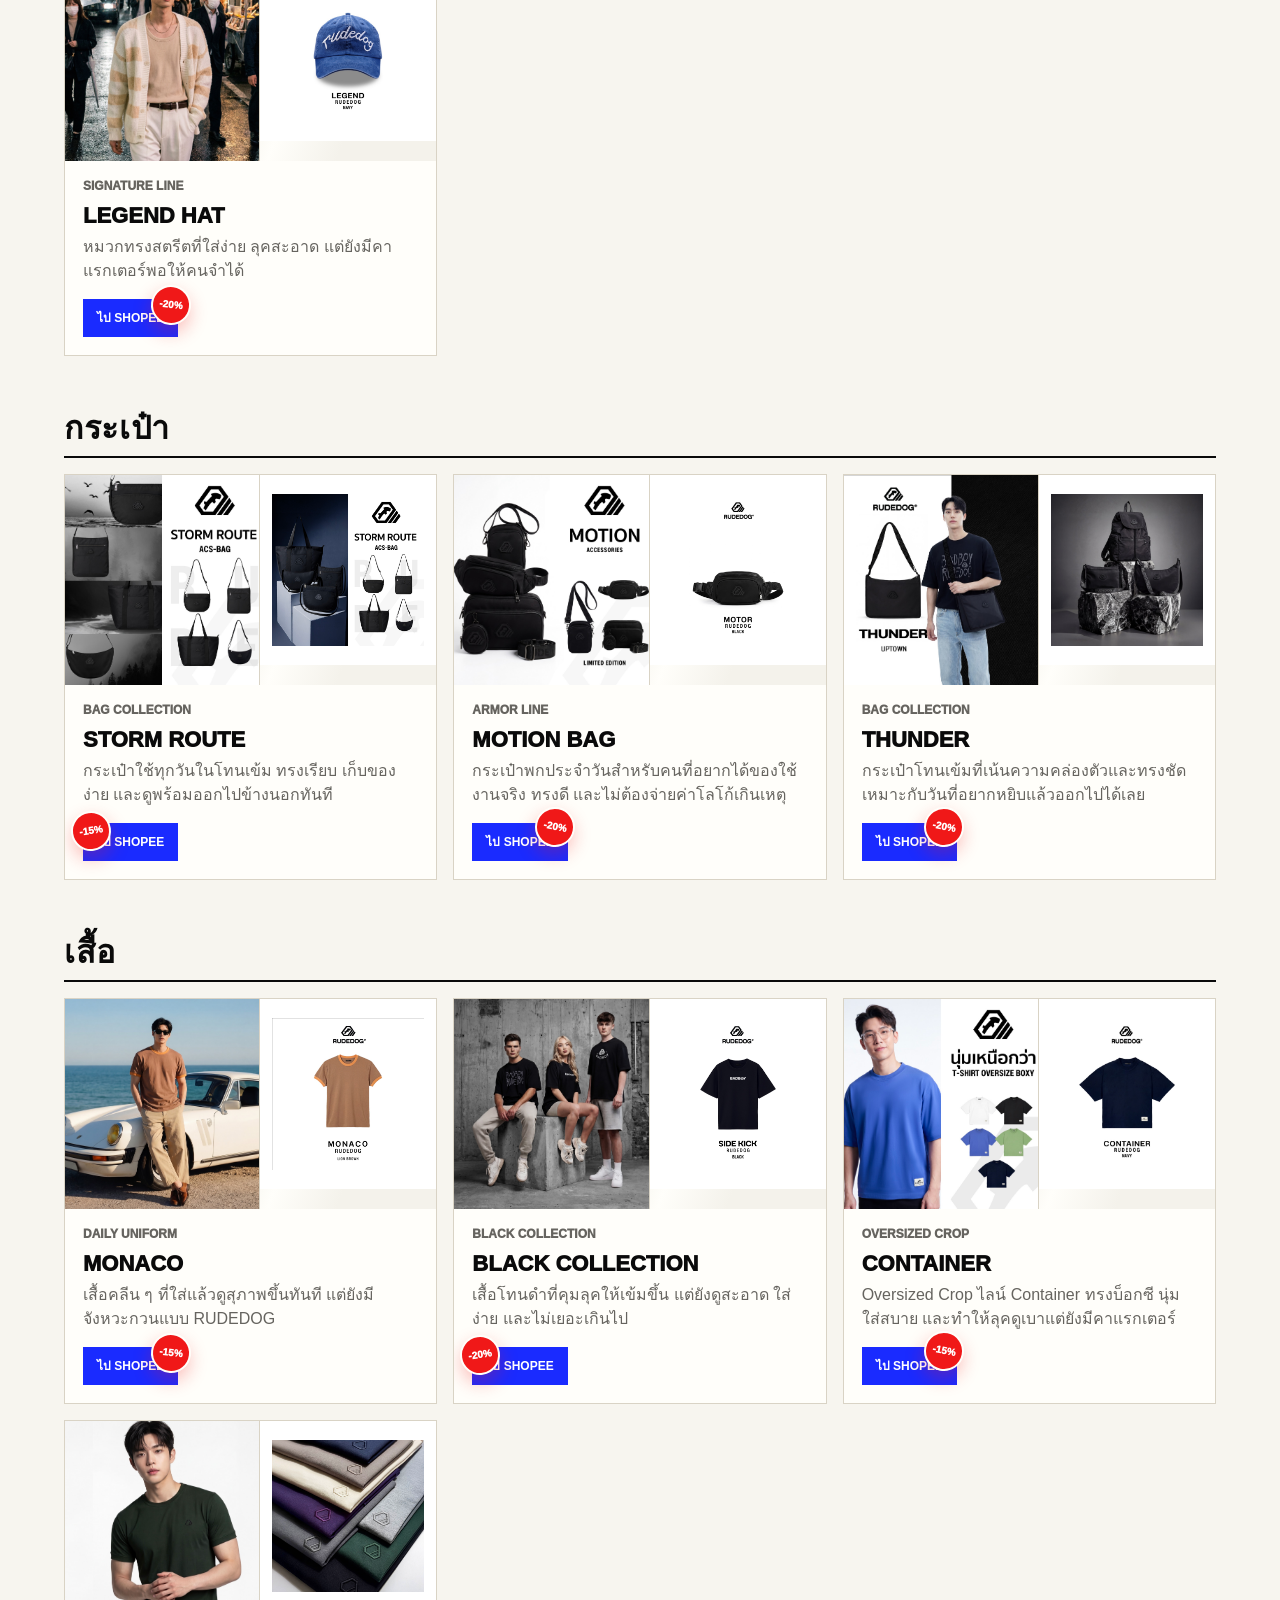
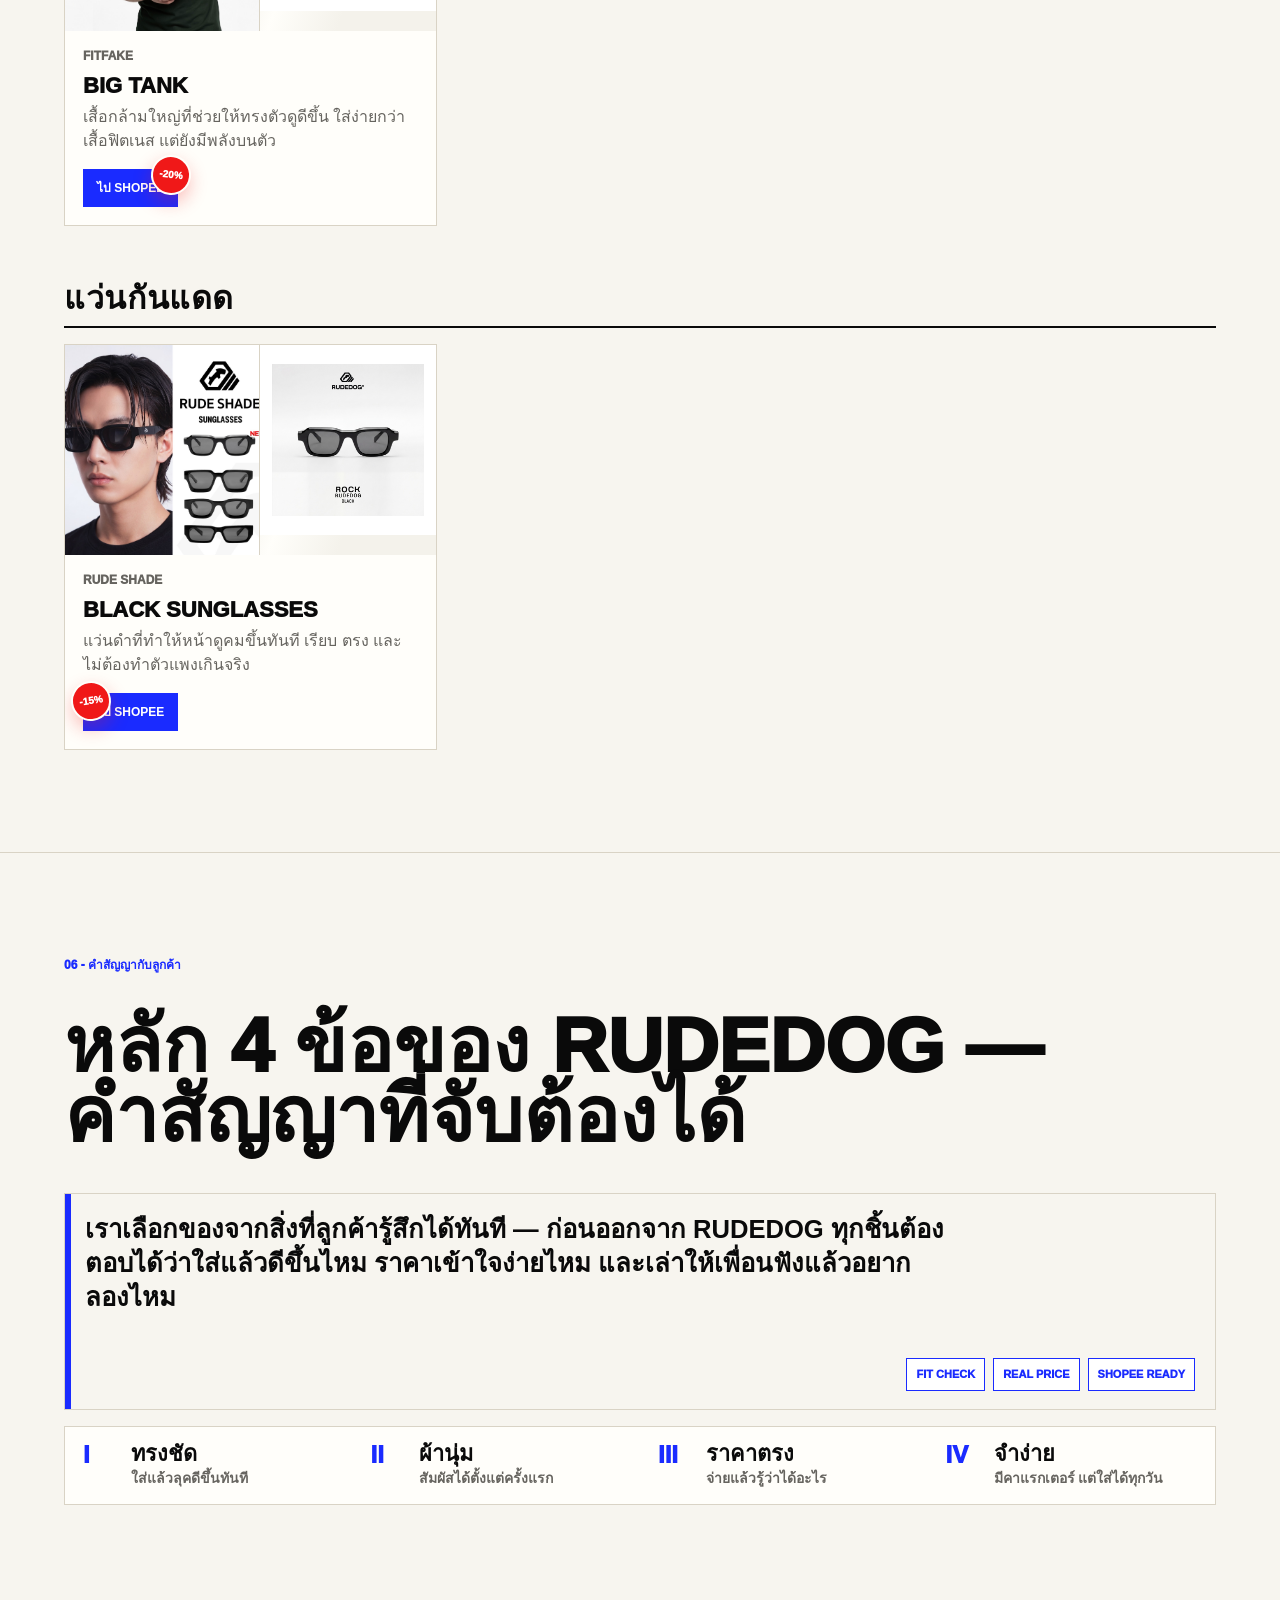
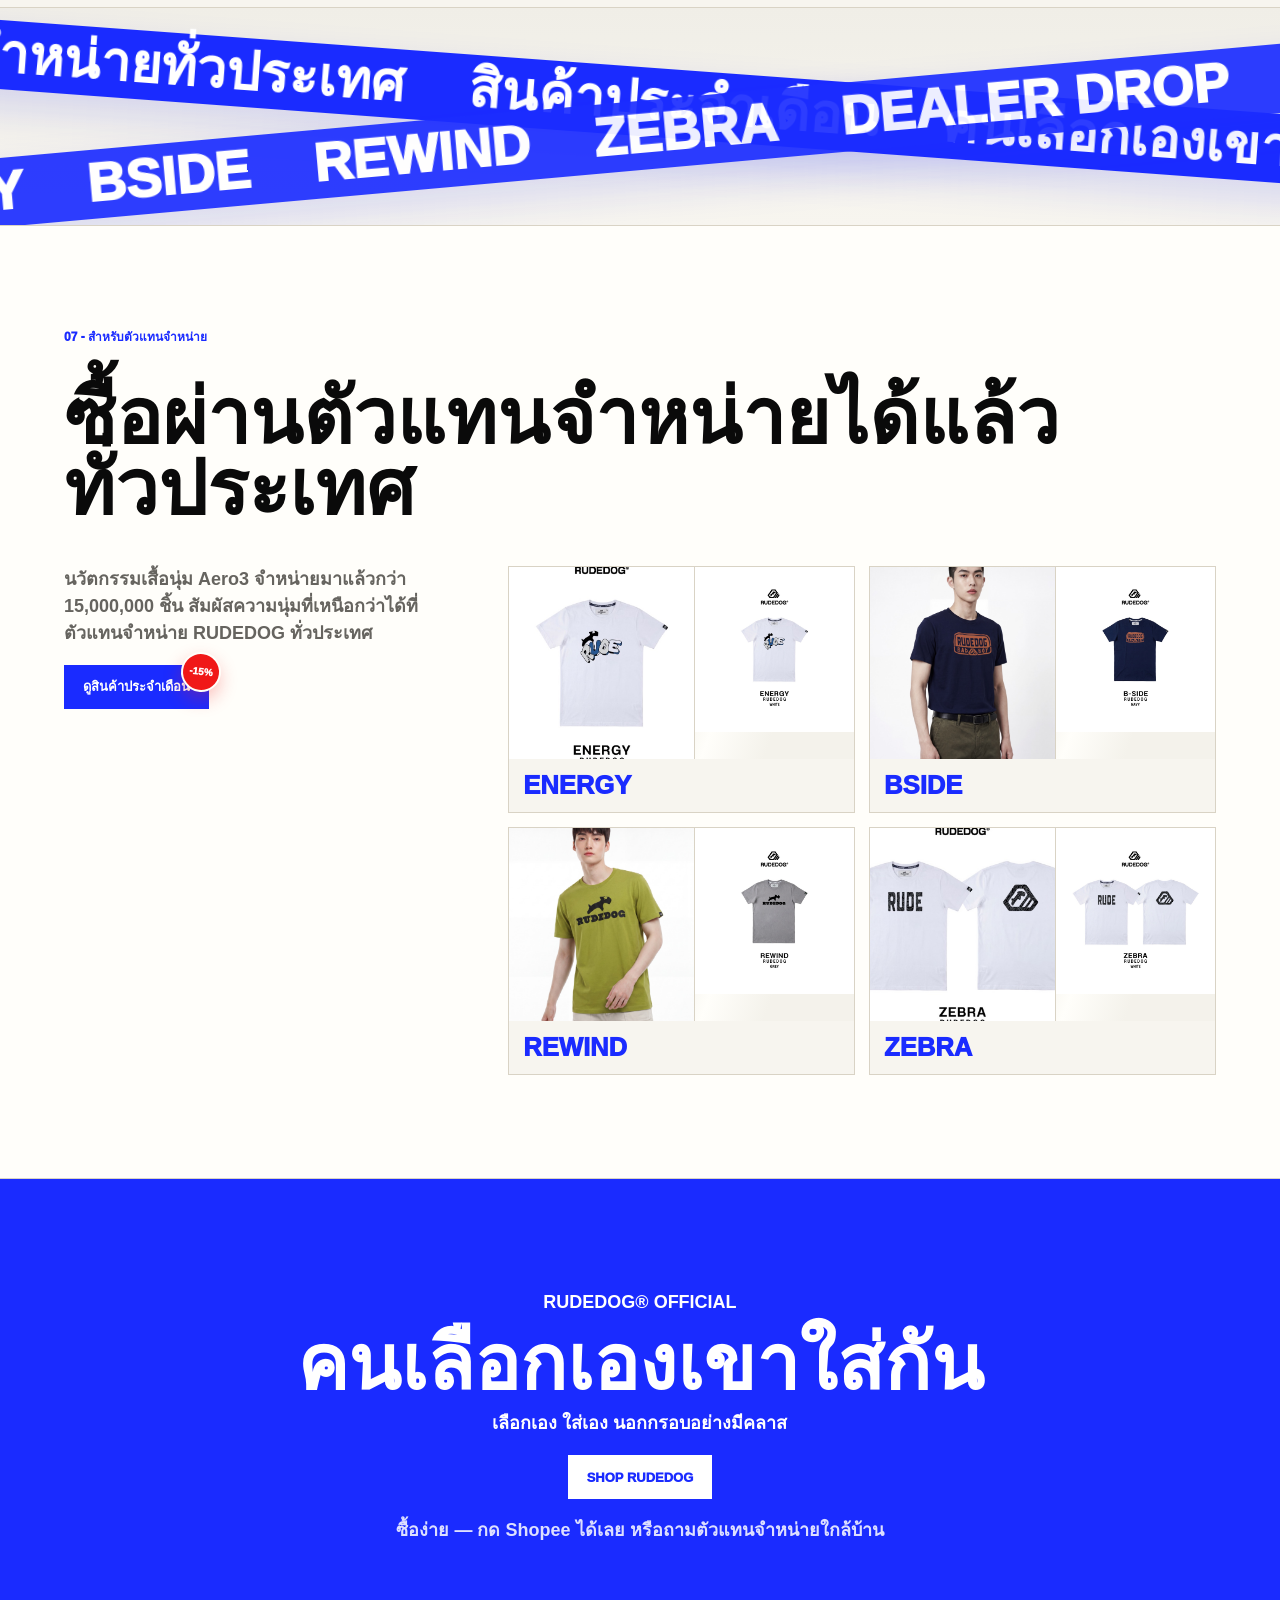
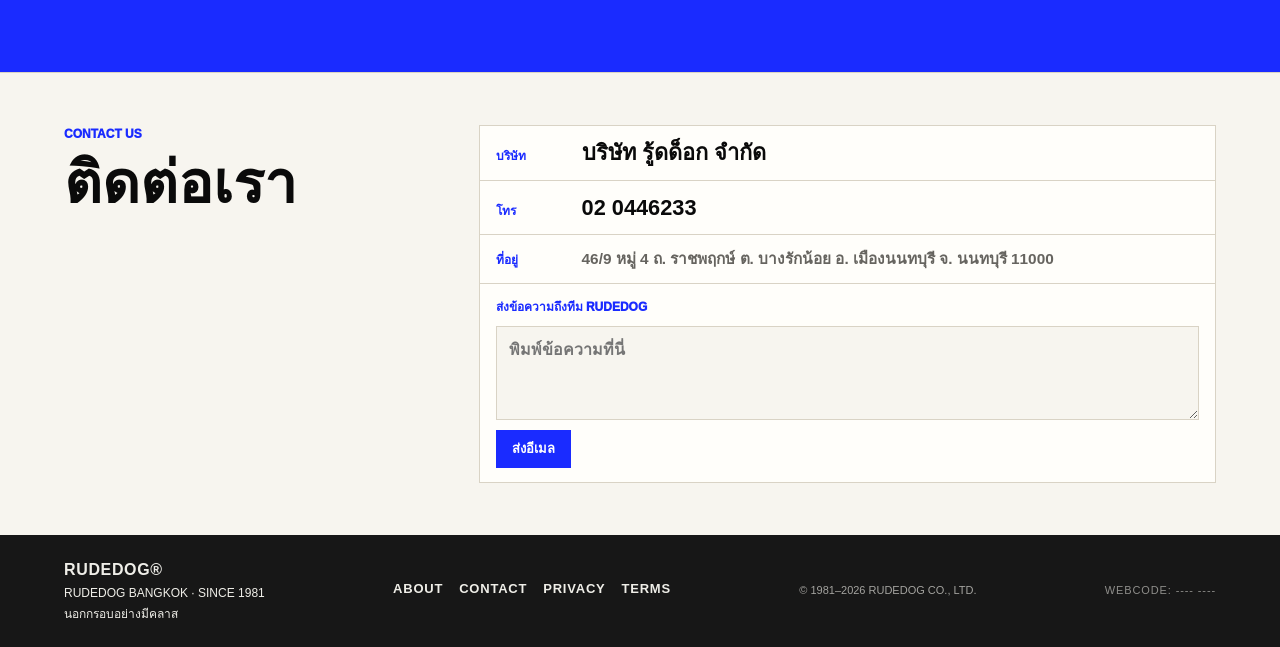
==== commit 4edc9ee0: "Add Webcode visitor counter" ====
--- a/index.html
+++ b/index.html
@@ -611,6 +611,7 @@
       <a href="/terms">Terms</a>
     </nav>
     <span class="footer-copy">© 1981–2026 RUDEDOG CO., LTD.</span>
+    <span id="webcode" class="footer-webcode">Webcode: ---- ----</span>
   </footer>
 
   <script src="assets/js/main.js"></script>
--- a/assets/css/styles.css
+++ b/assets/css/styles.css
@@ -1457,6 +1457,14 @@
 .site-footer .footer-copy {
   opacity: .65;
   font-size: 11px;
+}
+
+.site-footer .footer-webcode {
+  opacity: .55;
+  font-size: 11px;
+  letter-spacing: 0.08em;
+  user-select: none;
+  font-variant-numeric: tabular-nums;
 }
 
 .about-hero {
